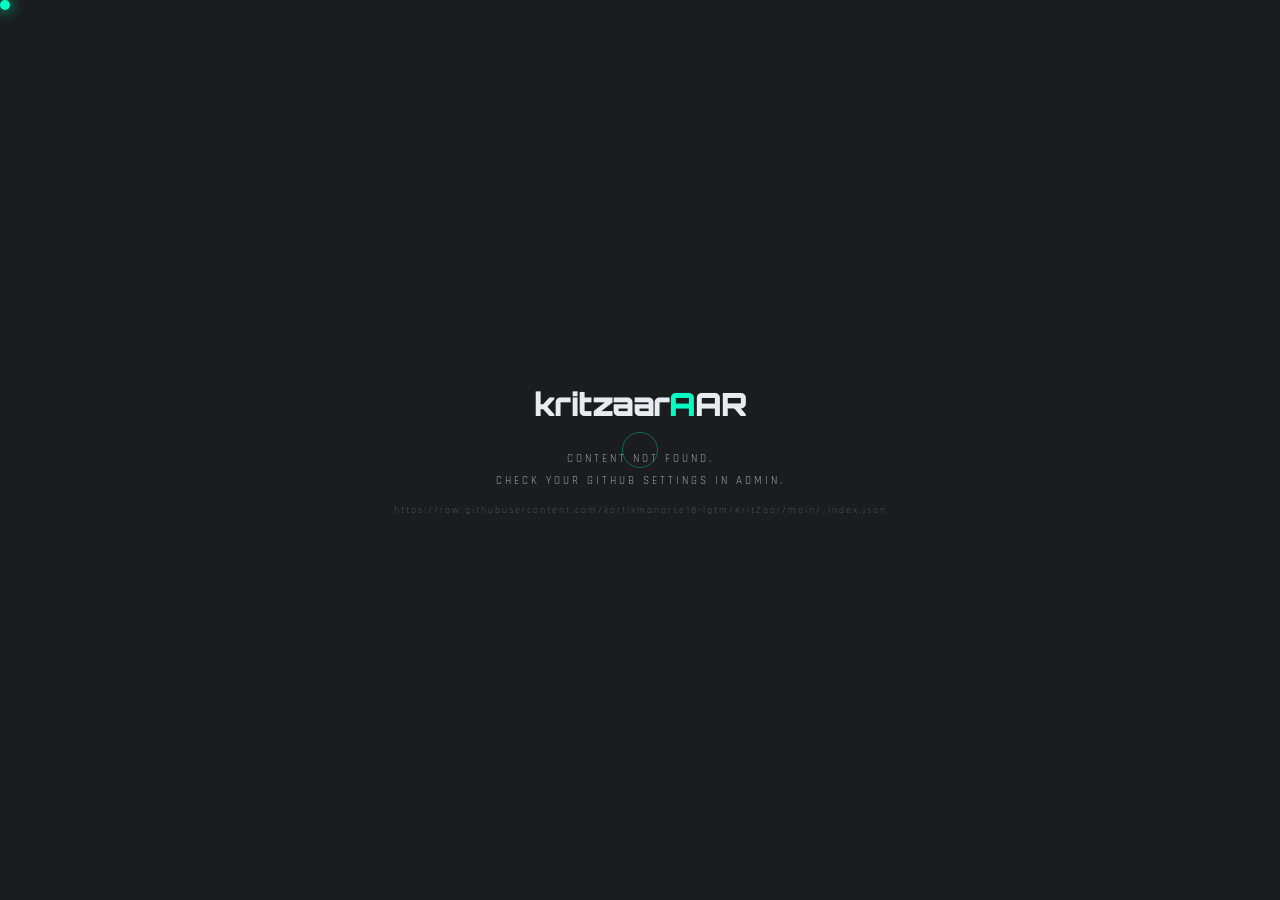
==== index.html @ 99f3c85f "Add files via upload" ====
<!DOCTYPE html>
<html lang="en">
<head> 
  <script async src="https://pagead2.googlesyndication.com/pagead/js/adsbygoogle.js?client=ca-pub-4231942641082363"
     crossorigin="anonymous"></script>
  <meta charset="UTF-8">
  <meta name="viewport" content="width=device-width, initial-scale=1.0">
  <title>KRITZAAR – Stories, Free Games, AI &amp; Cool Stuff</title>
  <link rel="canonical" href="https://kritzaar.online/">
  <link rel="icon" type="image/svg+xml" href="/brand/favicon.svg">
  <link rel="icon" href="/favicon.ico" sizes="48x48">
  <link rel="icon" type="image/png" sizes="192x192" href="/brand/icon-192.png">
  <link rel="apple-touch-icon" href="/brand/apple-touch-icon.png">
  <link rel="manifest" href="/manifest.webmanifest">
  <meta name="theme-color" content="#101114">
  <meta name="robots" content="index,follow,max-snippet:-1,max-image-preview:large">
  <meta name="twitter:card" content="summary_large_image">
  <meta name="twitter:image" content="https://kritzaar.online/brand/og-image.png">
  <meta name="twitter:title" content="KRITZAAR – Stories, Free Games, AI &amp; Cool Stuff">
  <meta name="twitter:description" content="Dark-mode content hub: mystery stories, free browser games, AI explainers and cool finds. No sign-up.">
  <meta name="description" content="KRITZAAR is a free content hub: stories, free HTML games you can play in your browser, AI, conflict explainers, cool stuff and more. No sign-up needed.">
  <meta property="og:type" content="website">
  <meta property="og:site_name" content="KRITZAAR">
  <meta property="og:title" content="KRITZAAR - stories, games, AI and more">
  <meta property="og:description" content="Free content hub with stories, free HTML games, AI, conflict explainers and cool stuff. No sign-up needed.">
  <meta property="og:url" content="https://kritzaar.online/">
  <meta property="og:image" content="https://kritzaar.online/brand/og-image.png">
  <meta property="og:image:width" content="1200">
  <meta property="og:image:height" content="630">
  <meta property="og:image:alt" content="KRITZAAR logo">
  <script type="application/ld+json">{"@context":"https://schema.org","@type":"Organization","name":"KRITZAAR","url":"https://kritzaar.online/","logo":"https://kritzaar.online/brand/icon-512.png"}</script>
  <script type="application/ld+json">
  {"@context":"https://schema.org","@type":"WebSite","name":"KRITZAAR","url":"https://kritzaar.online/","description":"Free content hub with stories, free HTML games, AI, conflict explainers and cool stuff.","hasPart":[
    {"@type":"CollectionPage","name":"Stories","description":"Mystery stories and real-life cases, from unsolved disappearances to ghost tales."},
    {"@type":"CollectionPage","name":"Games","description":"Free HTML games you can play instantly in your browser, no download or sign-up."},
    {"@type":"CollectionPage","name":"AI","description":"Articles about artificial intelligence: what is new, how it works and how people use it."},
    {"@type":"CollectionPage","name":"Cool Stuff","description":"Free tools and mini projects, such as an image compressor, plus small games and experiments."},
    {"@type":"CollectionPage","name":"Conflict","description":"Articles about conflicts and global tensions, with background to help you follow them."},
    {"@type":"CollectionPage","name":"Interesting","description":"Surprising facts, curiosities and things worth knowing."},
    {"@type":"CollectionPage","name":"Updates","description":"What is new on KritZaar: new sections, features and changes."},
    {"@type":"CollectionPage","name":"Political","description":"Political news and analysis for information only. KritZaar does not endorse any party, candidate or ideology."}
  ]}
  </script>
  <script src="https://cdnjs.cloudflare.com/ajax/libs/gsap/3.12.5/gsap.min.js"></script>
  <link href="https://fonts.googleapis.com/css2?family=Orbitron:wght@400;700;900&family=Rajdhani:wght@300;400;500;600&display=swap" rel="stylesheet">
  <style>
    :root {
      --bg:#1A1C1E; --card:#1E2124; --card2:#222528;
      --mint:#00FFC2; --slate:#9BA4B0; --white:#E8ECF0;
      --mint-glow:rgba(0,255,194,0.28); --mint-dim:rgba(0,255,194,0.07);
      --gold:#C9A227; --gold-dim:rgba(201,162,39,0.12); --gold-glow:rgba(201,162,39,0.28);
      --hub-tab-h:56px;
    }
    *,*::before,*::after{margin:0;padding:0;box-sizing:border-box;}
    html{scroll-behavior:smooth;}
    body{background:var(--bg);color:var(--slate);font-family:'Rajdhani',sans-serif;overflow-x:hidden;}
    #cur{position:fixed;width:10px;height:10px;border-radius:50%;background:var(--mint);pointer-events:none;z-index:9999;top:0;left:0;box-shadow:0 0 14px var(--mint),0 0 30px var(--mint-glow);transition:width .2s,height .2s,opacity .35s;}
    #curRing{position:fixed;width:36px;height:36px;border-radius:50%;border:1px solid rgba(0,255,194,0.35);pointer-events:none;z-index:9998;top:0;left:0;transition:opacity .35s;}
    body.gold-mode #cur{background:var(--gold);box-shadow:0 0 14px var(--gold),0 0 30px var(--gold-glow);}
    body.gold-mode #curRing{border-color:rgba(201,162,39,0.35);}
    /* Touch devices: hide custom cursor elements (JS also skips cursor setup) */
    @media(hover:none),(pointer:coarse),(pointer:none){
      #cur,#curRing{display:none!important;visibility:hidden!important;pointer-events:none!important;}
    }
    .grid-bg{position:fixed;inset:0;background-image:linear-gradient(rgba(0,255,194,0.025)1px,transparent 1px),linear-gradient(90deg,rgba(0,255,194,0.025)1px,transparent 1px);background-size:64px 64px;z-index:0;pointer-events:none;}
    /* Ambient orbs — give glassmorphism blur something vivid to refract */
    .orb{position:fixed;border-radius:50%;filter:blur(50px);pointer-events:none;z-index:0;opacity:0.18;transform:translateZ(0);will-change:transform;}
    .orb-1{width:520px;height:520px;background:radial-gradient(circle,#00ffc2,transparent 70%);top:-160px;left:-120px;}
    .orb-2{width:480px;height:480px;background:radial-gradient(circle,#0066ff,transparent 70%);bottom:-140px;right:-100px;}
    .orb-3{width:360px;height:360px;background:radial-gradient(circle,#c9a227,transparent 70%);top:40%;left:55%;opacity:0.09;}
    .krz-bar{position:relative;z-index:1;padding:52px 52px 40px;border-bottom:1px solid rgba(0,255,194,0.055);display:flex;align-items:flex-end;justify-content:space-between;}
    .krz-wordmark{font-family:'Orbitron',sans-serif;font-size:clamp(36px,6vw,80px);font-weight:900;color:var(--white);letter-spacing:-2px;line-height:1;}
    .krz-wordmark .ac{color:var(--mint);text-shadow:0 0 24px var(--mint),0 0 60px var(--mint-glow);}
    .krz-main{min-width:0;}
    .krz-lockup{display:flex;align-items:center;gap:clamp(12px,2.4vw,20px);}
    .krz-logo{height:clamp(46px,9vw,78px);width:auto;flex:none;opacity:.95;filter:drop-shadow(0 0 18px rgba(116,20,43,.55));}
    .krz-tagline{margin-top:14px;max-width:560px;font-size:14px;line-height:1.55;letter-spacing:.4px;color:rgba(155,164,176,.8);}
    .krz-meta{text-align:right;}
    .krz-meta p{font-size:10px;letter-spacing:5px;color:var(--slate);text-transform:uppercase;margin-bottom:8px;}
    .krz-meta a{font-size:10px;letter-spacing:4px;color:var(--mint);text-decoration:none;text-transform:uppercase;border-bottom:1px solid rgba(0,255,194,0.3);padding-bottom:2px;transition:border-color .25s;}
    .krz-meta a:hover{border-color:var(--mint);}
    .hub{position:relative;z-index:1;}
    /* ══ SECTION TABS — quiet segmented bar, accent only on the active one ══ */
    .hub-tabbar{position:sticky;top:0;z-index:700;height:var(--hub-tab-h);display:flex;align-items:center;padding:0 52px;background:rgba(26,28,30,0.96);backdrop-filter:blur(10px);border-bottom:1px solid rgba(255,255,255,0.06);gap:4px;overflow-x:auto;scrollbar-width:none;will-change:transform;}
    .hub-tabbar::-webkit-scrollbar{display:none;}
    .htab{--c:var(--mint);position:relative;height:36px;padding:0 16px;font-family:'Rajdhani',sans-serif;font-size:11px;font-weight:600;letter-spacing:2.4px;text-transform:uppercase;color:rgba(155,164,176,.8);background:transparent;border:1px solid transparent;border-radius:8px;cursor:pointer;white-space:nowrap;flex-shrink:0;display:flex;align-items:center;transition:color .2s,background .2s,border-color .2s;}
    .htab:hover{color:var(--white);background:rgba(255,255,255,.04);}
    .htab.active{color:var(--white);background:rgba(255,255,255,.06);border-color:rgba(255,255,255,.1);}
    .htab.active::after{content:'';position:absolute;left:16px;right:16px;bottom:-1px;height:2px;border-radius:2px;background:var(--c);}
    .htab.gold-tab{--c:var(--gold);color:rgba(201,162,39,.7);}
    .htab.gold-tab:hover{color:var(--gold);}
    .htab.gold-tab.active{color:var(--gold);}
    .panel-hdr{padding:36px 52px 24px;display:flex;align-items:baseline;gap:16px;border-bottom:1px solid rgba(255,255,255,0.035);}
    .panel-name{font-family:'Orbitron',sans-serif;font-size:clamp(22px,3vw,38px);font-weight:900;color:var(--white);letter-spacing:4px;text-transform:uppercase;}
    .panel-name.gold-head{color:var(--gold);text-shadow:0 0 20px var(--gold-glow);}
    .panel-count{font-size:10px;letter-spacing:4px;color:var(--slate);text-transform:uppercase;}
    .pol-banner{margin:0 52px 0;padding:14px 20px;border:1px solid rgba(201,162,39,0.25);background:rgba(201,162,39,0.04);display:none;align-items:center;gap:14px;}
    .pol-banner.visible{display:flex;}
    .pol-banner-icon{font-size:16px;flex-shrink:0;}
    .pol-banner p{font-size:11px;letter-spacing:1.5px;color:rgba(201,162,39,0.75);line-height:1.6;}
    .pol-banner strong{color:var(--gold);}
    .feed-panel{display:none;padding:32px 52px 0;}
    .feed-panel.active{display:block !important;}
    .feed-grid{display:grid;grid-template-columns:repeat(4,1fr);grid-auto-rows:420px;gap:20px;margin-bottom:48px;}
    /* ══ CARD — phantom glass (no backdrop-filter = zero scroll tax) ══ */
    .card{
      position:relative;
      display:flex;flex-direction:column;
      height:100%;
      border-radius:16px;
      overflow:hidden;
      /* Phantom Glass: dark opaque base that mimics blurred dark bg.
         The actual glass illusion comes from borders + inset shadows below — not blur. */
      background:linear-gradient(
        145deg,
        rgba(42,46,50,0.97) 0%,
        rgba(30,33,36,0.97) 50%,
        rgba(36,40,44,0.97) 100%
      );
      /* Silver border — visible on all sides, brighter on top */
      border:1px solid rgba(180,200,220,0.38);
      box-shadow:
        /* Inner edge highlights simulate glass thickness */
        inset 0 1.5px 0 rgba(255,255,255,0.55),
        inset 0 -1px 0 rgba(0,0,0,0.25),
        inset 1px 0 0 rgba(255,255,255,0.18),
        inset -1px 0 0 rgba(255,255,255,0.10),
        /* Outer depth */
        0 8px 32px rgba(0,0,0,0.55),
        0 2px 8px rgba(0,0,0,0.3),
        /* Subtle outer silver rim glow */
        0 0 0 0.5px rgba(180,200,220,0.15);
      contain:layout style paint;
      content-visibility:auto;
      contain-intrinsic-size:auto 420px;
      will-change:transform;
      transition:transform .28s cubic-bezier(.25,.46,.45,.94),box-shadow .28s ease,border-color .24s;
    }
    /* Top-edge shine streak — bright silver specular */
    .card::before{
      content:'';position:absolute;top:0;left:5%;right:5%;height:1px;z-index:5;pointer-events:none;
      background:linear-gradient(90deg,
        transparent 0%,
        rgba(255,255,255,0.4) 20%,
        rgba(255,255,255,0.75) 45%,
        rgba(255,255,255,0.85) 50%,
        rgba(255,255,255,0.75) 55%,
        rgba(255,255,255,0.4) 80%,
        transparent 100%);
    }
    /* Left-edge glass reflection streak */
    .card::after{
      content:'';position:absolute;top:5%;bottom:5%;left:0;width:1px;z-index:5;pointer-events:none;
      background:linear-gradient(180deg,
        transparent 0%,
        rgba(255,255,255,0.2) 25%,
        rgba(255,255,255,0.35) 50%,
        rgba(255,255,255,0.2) 75%,
        transparent 100%);
    }
    .card:hover{
      transform:translateY(-7px);
      border-color:rgba(200,220,240,0.65);
      box-shadow:
        inset 0 1.5px 0 rgba(255,255,255,0.7),
        inset 0 -1px 0 rgba(0,0,0,0.2),
        inset 1px 0 0 rgba(255,255,255,0.28),
        inset -1px 0 0 rgba(255,255,255,0.14),
        0 24px 60px rgba(0,0,0,0.65),
        0 8px 24px rgba(0,0,0,0.35),
        0 0 0 0.5px rgba(200,220,240,0.3),
        0 0 48px rgba(0,255,194,0.07);
    }
    .card.card-gold{border-color:rgba(201,162,39,0.45);box-shadow:inset 0 1.5px 0 rgba(255,215,100,0.45),inset 1px 0 0 rgba(255,215,100,0.15),0 8px 32px rgba(0,0,0,0.45),0 0 0 0.5px rgba(201,162,39,0.18);}
    .card.card-gold:hover{border-color:rgba(201,162,39,0.72);box-shadow:inset 0 1.5px 0 rgba(255,215,100,0.65),inset 1px 0 0 rgba(255,215,100,0.22),0 24px 60px rgba(0,0,0,0.6),0 0 0 0.5px rgba(201,162,39,0.35),0 0 40px rgba(201,162,39,0.1);}
    .card-game{border-color:rgba(168,85,247,0.42)!important;box-shadow:inset 0 1.5px 0 rgba(200,150,255,0.42),inset 1px 0 0 rgba(200,150,255,0.14),0 8px 32px rgba(0,0,0,0.45),0 0 0 0.5px rgba(168,85,247,0.18)!important;}
    .card-game:hover{border-color:rgba(168,85,247,0.72)!important;box-shadow:inset 0 1.5px 0 rgba(200,150,255,0.6),inset 1px 0 0 rgba(200,150,255,0.22),0 24px 60px rgba(0,0,0,0.6),0 0 0 0.5px rgba(168,85,247,0.32),0 0 40px rgba(168,85,247,0.1)!important;}

    /* ── Image section ── */
    .card-thumb{
      position:relative;width:100%;height:260px;flex-shrink:0;overflow:hidden;
      background:#0d0f11;border-radius:14px 14px 0 0;
    }
    .card-thumb-blur{
      position:absolute;inset:-10px;
      background-size:cover;background-position:center;
      filter:blur(14px) brightness(0.45) saturate(1.2);
      transform:scale(1.05) translateZ(0);transition:filter .5s ease;
      will-change:filter,transform;
    }
    .card:hover .card-thumb-blur{filter:blur(12px) brightness(0.5) saturate(1.3);}
    .card-thumb-inner{
      position:relative;z-index:1;width:100%;height:100%;
      display:flex;align-items:center;justify-content:center;
      transition:transform .5s cubic-bezier(.25,.46,.45,.94);
    }
    .card:hover .card-thumb-inner{transform:scale(1.04);}
    .card-thumb-inner img{width:100%;height:100%;object-fit:contain;display:block;}
    .card-thumb-inner.has-img{background:none;}
    .th-stories{background:linear-gradient(160deg,#0d2e1a 0%,#070e0c 100%);}
    .th-updates{background:linear-gradient(160deg,#0a1e38 0%,#050a10 100%);}
    .th-conflict{background:linear-gradient(160deg,#2a1408 0%,#0e0604 100%);}
    .th-fun{background:linear-gradient(160deg,#20083c 0%,#0a0310 100%);}
    .th-coolstuff{background:linear-gradient(160deg,#082428 0%,#020c0e 100%);}
    .th-ai{background:linear-gradient(160deg,#061828 0%,#020810 100%);}
    .th-interesting{background:linear-gradient(160deg,#082420 0%,#020c0a 100%);}
    .th-political{background:linear-gradient(160deg,#281c04 0%,#0c0901 100%);}
    .th-game{background:linear-gradient(160deg,#14083a 0%,#060310 100%);}
    .card-thumb-inner:not(.has-img)::before{content:'';position:absolute;inset:0;background:repeating-linear-gradient(-52deg,transparent,transparent 22px,rgba(0,255,194,0.018) 22px,rgba(0,255,194,0.018) 23px);}
    .card-gold .card-thumb-inner:not(.has-img)::before{background:repeating-linear-gradient(-52deg,transparent,transparent 22px,rgba(201,162,39,0.02) 22px,rgba(201,162,39,0.02) 23px);}
    .card-game .card-thumb-inner:not(.has-img)::before{background:repeating-linear-gradient(-52deg,transparent,transparent 22px,rgba(168,85,247,0.025) 22px,rgba(168,85,247,0.025) 23px);}
    .card-num{position:absolute;bottom:12px;right:16px;font-family:'Orbitron',sans-serif;font-size:64px;font-weight:900;color:rgba(0,255,194,0.05);letter-spacing:-4px;line-height:1;user-select:none;}
    .game-play-icon{position:absolute;top:50%;left:50%;transform:translate(-50%,-50%);width:52px;height:52px;border-radius:50%;background:rgba(138,43,226,0.18);border:1.5px solid rgba(138,43,226,0.6);display:flex;align-items:center;justify-content:center;font-size:18px;z-index:3;transition:background .25s,transform .25s;}
    .card:hover .game-play-icon{background:rgba(138,43,226,0.3);transform:translate(-50%,-50%) scale(1.12);}

    /* ── Info panel — solid dark base (no backdrop-filter) ── */
    .card-body{
      flex:1;min-height:0;position:relative;padding:12px 16px 14px;
      background:linear-gradient(180deg,
        rgba(8,12,20,0.82) 0%,
        rgba(8,12,20,0.95) 100%
      );
      border-top:1px solid rgba(180,200,220,0.22);
      display:flex;flex-direction:column;overflow:hidden;
    }
    .card-body::before{
      content:'';position:absolute;top:0;left:0;right:0;height:1px;
      background:linear-gradient(90deg,transparent 0%,rgba(255,255,255,0.22) 30%,rgba(255,255,255,0.38) 50%,rgba(255,255,255,0.22) 70%,transparent 100%);
      pointer-events:none;
    }

    /* ── HOVER PREVIEW OVERLAY — solid dark (no backdrop-filter) ── */
    .card-overlay{
      position:absolute;inset:0;z-index:20;
      background:rgba(6,10,16,0.95);
      border-radius:16px;
      padding:22px 20px 20px;
      display:flex;flex-direction:column;justify-content:flex-end;gap:0;
      /* Slide up from bottom */
      transform:translateY(100%) translateZ(0);
      opacity:0;
      transition:transform .38s cubic-bezier(.4,0,.2,1),opacity .3s ease;
      pointer-events:none;
      will-change:transform,opacity;
      /* Inner top shine for overlay glass */
      border-top:1px solid rgba(255,255,255,0.1);
    }
    .card:hover .card-overlay{transform:translateY(0) translateZ(0);opacity:1;}
    /* Overlay top gradient fade */
    .card-overlay::before{
      content:'';position:absolute;top:0;left:0;right:0;height:80px;
      background:linear-gradient(to bottom,rgba(6,10,16,0.0),transparent);
      pointer-events:none;border-radius:16px 16px 0 0;
    }
    .ov-tag{font-family:'Rajdhani',sans-serif;font-size:8px;font-weight:700;letter-spacing:3px;text-transform:uppercase;color:var(--mint);margin-bottom:10px;}
    .card-gold .ov-tag{color:var(--gold);}
    .card-game .ov-tag{color:#A855F7;}
    .ov-title{font-family:'Orbitron',sans-serif;font-size:13px;font-weight:900;color:var(--white);line-height:1.5;letter-spacing:0.2px;margin-bottom:8px;}
    .ov-desc{font-family:'Rajdhani',sans-serif;font-size:12px;color:rgba(155,164,176,0.8);line-height:1.6;margin-bottom:14px;display:-webkit-box;-webkit-line-clamp:3;-webkit-box-orient:vertical;overflow:hidden;}
    .ov-footer{display:flex;align-items:center;justify-content:space-between;border-top:1px solid rgba(255,255,255,0.08);padding-top:12px;margin-top:auto;}
    .ov-time{font-size:9px;letter-spacing:2px;text-transform:uppercase;color:rgba(155,164,176,0.4);}
    .ov-cta{font-family:'Rajdhani',sans-serif;font-size:10px;font-weight:700;letter-spacing:3px;text-transform:uppercase;color:var(--mint);display:flex;align-items:center;gap:5px;}
    .card-gold .ov-cta{color:var(--gold);}
    .card-game .ov-cta{color:#A855F7;}
    .ov-arr{display:inline-block;transition:transform .25s;}
    .card:hover .ov-arr{transform:translateX(4px);}

    /* Tag pill */
    .card-tag-pill{display:inline-block;font-family:'Rajdhani',sans-serif;font-size:8px;font-weight:700;letter-spacing:2.5px;text-transform:uppercase;color:#0a0c0e;background:var(--mint);padding:3px 8px;border-radius:3px;margin-bottom:9px;line-height:1.5;align-self:flex-start;}
    .card-gold .card-tag-pill{background:var(--gold);}
    .card-game .card-tag-pill{background:#A855F7;color:#fff;}
    .card-title{font-family:'Orbitron',sans-serif;font-size:13px;font-weight:900;color:var(--white);line-height:1.45;letter-spacing:0.1px;margin-bottom:6px;display:-webkit-box;-webkit-line-clamp:2;-webkit-box-orient:vertical;overflow:hidden;}
    .card-desc{font-family:'Rajdhani',sans-serif;font-size:12px;font-weight:400;color:rgba(155,164,176,0.75);line-height:1.55;letter-spacing:0.2px;margin-bottom:12px;display:-webkit-box;-webkit-line-clamp:2;-webkit-box-orient:vertical;overflow:hidden;}
    .card-footer{display:flex;align-items:center;justify-content:space-between;flex-wrap:wrap;gap:8px;margin-top:auto;}
    .card-footer-actions{margin-left:auto;}
    .card-time{font-size:9px;letter-spacing:2px;text-transform:uppercase;color:rgba(155,164,176,0.35);}
    /* ══ OPEN BUTTON — soft, slow glow so it reads as clickable without shouting ══ */
    .card-cta{--cc:#5FE3BE;--ccg:rgba(95,227,190,.22);position:relative;isolation:isolate;font-family:'Rajdhani',sans-serif;font-size:11px;font-weight:700;letter-spacing:2.2px;text-transform:uppercase;color:var(--cc);background:color-mix(in srgb,var(--cc) 10%,transparent);border:1px solid color-mix(in srgb,var(--cc) 55%,transparent);border-radius:8px;cursor:pointer;padding:6px 12px 6px 14px;display:flex;align-items:center;gap:6px;box-shadow:0 0 10px var(--ccg);transition:background .25s,color .25s,box-shadow .25s;}
    .card-cta::before{content:'';position:absolute;inset:-1px;border-radius:8px;z-index:-1;box-shadow:0 0 14px var(--cc);opacity:.08;animation:ctaGlow 3.6s ease-in-out infinite;pointer-events:none;}
    @keyframes ctaGlow{0%,100%{opacity:.05;}50%{opacity:.3;}}
    .card-cta .arr{display:inline-block;transition:transform .25s;font-size:13px;line-height:1;}
    .card:hover .card-cta{background:var(--cc);color:#06110d;box-shadow:0 0 16px var(--ccg);}
    .card:hover .card-cta .arr{transform:translateX(4px);}
    body.fast-scroll .card-cta::before{animation-play-state:paused;}
    @media(prefers-reduced-motion:reduce){.card-cta::before{animation:none;}}
    .card-gold .card-cta{--cc:#D4B24A;--ccg:rgba(212,178,74,.22);}
    .card-game .card-cta{--cc:#B98BF5;--ccg:rgba(185,139,245,.22);}

    /* Game iframe modal */
    #gameModal{position:fixed;inset:0;z-index:1500;background:rgba(0,0,0,0.95);display:none;flex-direction:column;}
    #gameModal.show{display:flex;}
    .game-modal-bar{height:48px;background:rgba(22,24,26,0.98);border-bottom:1px solid rgba(138,43,226,0.2);display:flex;align-items:center;padding:0 20px;gap:16px;flex-shrink:0;}
    .game-modal-title{font-family:'Orbitron',sans-serif;font-size:11px;font-weight:700;color:#A855F7;letter-spacing:3px;text-transform:uppercase;flex:1;}
    .game-modal-close{font-family:'Rajdhani',sans-serif;font-size:10px;font-weight:600;letter-spacing:3px;text-transform:uppercase;color:var(--slate);background:none;border:1px solid rgba(155,164,176,0.2);padding:6px 16px;cursor:pointer;transition:color .2s,border-color .2s;}
    .game-modal-close:hover{color:var(--white);border-color:var(--slate);}
    .game-modal-fullscreen{font-family:'Rajdhani',sans-serif;font-size:10px;font-weight:600;letter-spacing:3px;text-transform:uppercase;color:rgba(138,43,226,0.6);background:none;border:1px solid rgba(138,43,226,0.2);padding:6px 16px;cursor:pointer;transition:color .2s,border-color .2s;}
    .game-modal-fullscreen:hover{color:#A855F7;border-color:rgba(138,43,226,0.5);}
    #gameFrame{flex:1;width:100%;border:none;background:#000;}
    .game-modal-body{position:relative;flex:1;display:flex;overflow:hidden;}
    .game-load-status{position:absolute;top:16px;left:50%;transform:translateX(-50%);z-index:2;display:flex;align-items:center;gap:10px;padding:8px 16px;background:rgba(22,24,26,0.92);border:1px solid rgba(138,43,226,0.25);border-radius:20px;font-size:10px;letter-spacing:2px;text-transform:uppercase;color:var(--slate);transition:opacity .3s;pointer-events:none;}
    .game-load-status.hidden{opacity:0;}
    .game-load-status .s-dot{width:7px;height:7px;border-radius:50%;background:#A855F7;animation:blink .8s ease-in-out infinite;}
    .game-load-issue{position:absolute;bottom:20px;left:50%;transform:translateX(-50%);z-index:2;display:none;flex-direction:column;align-items:center;gap:10px;padding:16px 22px;background:rgba(22,24,26,0.96);border:1px solid rgba(255,75,110,0.25);border-radius:8px;max-width:320px;text-align:center;}
    .game-load-issue.show{display:flex;}
    .game-load-issue p{font-size:11px;color:var(--slate);letter-spacing:0.5px;line-height:1.5;}
    .game-load-issue .btn-slate-sm{font-family:'Rajdhani',sans-serif;font-size:10px;font-weight:600;letter-spacing:2px;text-transform:uppercase;color:var(--white);border:1px solid rgba(155,164,176,0.3);background:none;padding:7px 16px;cursor:pointer;border-radius:2px;transition:border-color .2s,color .2s;}
    .game-load-issue .btn-slate-sm:hover{border-color:#A855F7;color:#A855F7;}
    .load-wrap{padding:0 52px 80px;display:flex;justify-content:center;}
    /* Load More button hidden — auto-load via IntersectionObserver sentinel */
    #loadBtn{display:none!important;}
    .load-btn{padding:14px 52px;border:1px solid rgba(0,255,194,0.25);background:none;color:var(--mint);font-family:'Rajdhani',sans-serif;font-size:11px;font-weight:600;letter-spacing:4px;text-transform:uppercase;cursor:pointer;position:relative;overflow:hidden;transition:color .3s;}
    .load-btn::before{content:'';position:absolute;inset:0;background:var(--mint);transform:translateX(-101%);transition:transform .35s cubic-bezier(.77,0,.175,1);z-index:-1;}
    .load-btn:hover{color:var(--bg);}
    .load-btn:hover::before{transform:translateX(0);}
    .load-btn.gold-btn{border-color:rgba(201,162,39,0.3);color:var(--gold);}
    .load-btn.gold-btn::before{background:var(--gold);}
    .status{position:fixed;bottom:28px;right:52px;z-index:500;font-size:9px;letter-spacing:3px;color:var(--slate);text-transform:uppercase;display:flex;align-items:center;gap:10px;}
    .s-dot{width:6px;height:6px;border-radius:50%;background:var(--mint);box-shadow:0 0 8px var(--mint);animation:blink 1.6s ease-in-out infinite;}
    @keyframes blink{0%,100%{opacity:1}50%{opacity:0.1}}
    /* Sentinel: invisible trigger element placed after last card row */
    .feed-sentinel{width:100%;height:1px;grid-column:1/-1;pointer-events:none;}
    /* Spinner shown while auto-loading */
    .auto-loading{display:flex;align-items:center;justify-content:center;gap:10px;
      padding:32px 0;grid-column:1/-1;font-size:9px;letter-spacing:3px;
      color:rgba(155,164,176,0.35);text-transform:uppercase;}
    .auto-loading .s-dot{animation:blink 1s ease-in-out infinite;}
    #polModal{position:fixed;inset:0;z-index:1000;background:rgba(0,0,0,0.82);display:none;align-items:center;justify-content:center;}
    #polModal.show{display:flex;}
    .pol-box{background:#1C1D20;border:1px solid var(--gold);max-width:480px;width:90%;padding:44px 40px 40px;text-align:center;box-shadow:0 0 60px rgba(201,162,39,0.12);position:relative;}
    .pol-icon{font-size:28px;margin-bottom:18px;color:var(--gold);}
    .pol-box h3{font-family:'Orbitron',sans-serif;font-size:13px;font-weight:900;color:var(--gold);letter-spacing:7px;text-transform:uppercase;margin-bottom:18px;}
    .pol-box p{font-size:13px;letter-spacing:1px;color:var(--slate);line-height:1.75;margin-bottom:10px;}
    .pol-box .pol-disclaimer{font-size:10px;letter-spacing:2px;color:rgba(155,164,176,0.5);margin-bottom:32px;}
    .pol-confirm{padding:13px 36px;border:1px solid var(--gold);background:none;color:var(--gold);font-family:'Rajdhani',sans-serif;font-size:11px;font-weight:600;letter-spacing:4px;text-transform:uppercase;cursor:pointer;position:relative;overflow:hidden;transition:color .28s;}
    .pol-confirm::before{content:'';position:absolute;inset:0;background:var(--gold);transform:translateX(-101%);transition:transform .35s cubic-bezier(.77,0,.175,1);z-index:-1;}
    .pol-confirm:hover{color:var(--bg);}
    .pol-confirm:hover::before{transform:translateX(0);}
    .pol-cancel{margin-top:14px;display:block;font-size:10px;letter-spacing:3px;color:rgba(155,164,176,0.4);text-transform:uppercase;cursor:pointer;background:none;border:none;transition:color .25s;}
    .pol-cancel:hover{color:var(--slate);}
    /* Loading overlay */
    #loadingOverlay{position:fixed;inset:0;background:var(--bg);z-index:2000;display:flex;flex-direction:column;align-items:center;justify-content:center;gap:20px;transition:opacity .6s;}
    #loadingOverlay.fade{opacity:0;pointer-events:none;}
    .load-logo{font-family:'Orbitron',sans-serif;font-size:32px;font-weight:900;color:var(--white);letter-spacing:-1px;}
    .load-logo span{color:var(--mint);}
    .load-bar-wrap{width:200px;height:1px;background:rgba(0,255,194,0.1);}
    .load-bar{height:1px;background:var(--mint);width:0;animation:loadprog 1.5s ease-out forwards;box-shadow:0 0 8px var(--mint);}
    @keyframes loadprog{to{width:100%}}
    .load-msg{font-size:9px;letter-spacing:4px;color:var(--slate);text-transform:uppercase;}
    /* ══ SCROLL VELOCITY — fast-scroll mode kills hover tax ══
       JS adds .fast-scroll to body when scroll speed > threshold.
       During fast scroll: no hover lifts, no overlays, no pointer events on cards.
       This makes mid-scroll GPU load near zero. ══ */
    body.fast-scroll .card{
      pointer-events:none;
      transition:none;
    }
    body.fast-scroll .card-overlay{
      display:none;
    }
    body.fast-scroll .card:hover{
      transform:none;
    }
    /* ── PANEL SUB-SECTION TABBAR (level 1) ── */
    .panel-subsec-bar{display:flex;align-items:center;gap:0;padding:0 52px;background:rgba(26,28,30,0.55);border-bottom:1px solid rgba(0,255,194,0.04);overflow-x:auto;scrollbar-width:none;flex-wrap:nowrap;}
    .panel-subsec-bar::-webkit-scrollbar{display:none;}
    .pssb{padding:10px 16px;background:none;border:none;border-bottom:2px solid transparent;font-family:'Rajdhani',sans-serif;font-size:10px;font-weight:600;letter-spacing:2px;text-transform:uppercase;color:var(--slate);cursor:pointer;white-space:nowrap;flex-shrink:0;transition:color .22s,border-color .22s;display:flex;align-items:center;gap:6px;}
    .pssb:hover{color:var(--mint);}
    .pssb.active{color:var(--mint);border-bottom-color:var(--mint);}
    .pssb-count{font-size:8px;letter-spacing:1px;color:rgba(155,164,176,0.35);font-weight:400;}
    .pssb.active .pssb-count{color:rgba(0,255,194,0.4);}
    body.gold-mode .pssb:hover{color:var(--gold);}
    body.gold-mode .pssb.active{color:var(--gold);border-bottom-color:var(--gold);}
    body.gold-mode .pssb.active .pssb-count{color:rgba(201,162,39,0.45);}
    /* ── PANEL SUB-SUB-SECTION TABBAR (level 2) ── */
    .panel-subsubsec-bar{display:none;align-items:center;gap:0;padding:0 52px 0 68px;background:rgba(26,28,30,0.3);border-bottom:1px solid rgba(0,255,194,0.03);border-left:3px solid rgba(0,255,194,0.1);overflow-x:auto;scrollbar-width:none;flex-wrap:nowrap;}
    .panel-subsubsec-bar.visible{display:flex;}
    .panel-subsubsec-bar::-webkit-scrollbar{display:none;}
    .psssb{padding:8px 14px;background:none;border:none;border-bottom:2px solid transparent;font-family:'Rajdhani',sans-serif;font-size:9px;font-weight:600;letter-spacing:2px;text-transform:uppercase;color:rgba(155,164,176,0.55);cursor:pointer;white-space:nowrap;flex-shrink:0;transition:color .22s,border-color .22s;display:flex;align-items:center;gap:6px;}
    .psssb:hover{color:var(--mint);}
    .psssb.active{color:var(--mint);border-bottom-color:var(--mint);}
    .psssb-count{font-size:7px;letter-spacing:1px;color:rgba(155,164,176,0.3);font-weight:400;}
    .psssb.active .psssb-count{color:rgba(0,255,194,0.35);}
    body.gold-mode .psssb:hover{color:var(--gold);}
    body.gold-mode .psssb.active{color:var(--gold);border-bottom-color:var(--gold);}
    @media(max-width:900px){.panel-subsec-bar,.panel-subsubsec-bar{padding:0 24px;}}
    @media(max-width:580px){.panel-subsec-bar,.panel-subsubsec-bar{padding:0 16px;}.pssb{padding:8px 12px;font-size:9px;}.psssb{padding:6px 10px;font-size:8px;}}

    /* ══ ARTICLE READER PAGE ══ */
    .card{cursor:pointer;}
    .article-page{position:fixed;inset:0;z-index:1600;background:var(--bg);display:none;flex-direction:column;opacity:0;transform:translateY(24px);transition:opacity .35s ease,transform .35s cubic-bezier(.25,.46,.45,.94);}
    .article-page.show{display:flex;opacity:1;transform:translateY(0);}
    .article-topbar{height:52px;flex-shrink:0;display:flex;align-items:center;justify-content:space-between;padding:0 24px;background:rgba(22,24,26,0.97);border-bottom:1px solid rgba(0,255,194,0.08);position:relative;z-index:2;}
    .article-back,.article-share{font-family:'Rajdhani',sans-serif;font-size:10px;font-weight:700;letter-spacing:3px;text-transform:uppercase;color:var(--mint);background:none;border:1px solid rgba(0,255,194,0.25);padding:8px 16px;cursor:pointer;transition:background .2s,color .2s;}
    .article-back:hover,.article-share:hover{background:var(--mint);color:var(--bg);}
    .article-page.gold-article .article-back,.article-page.gold-article .article-share{color:var(--gold);border-color:rgba(201,162,39,0.3);}
    .article-page.gold-article .article-back:hover,.article-page.gold-article .article-share:hover{background:var(--gold);color:var(--bg);}
    .article-scroll{flex:1;overflow-y:auto;-webkit-overflow-scrolling:touch;}
    .article-hero{width:100%;height:280px;background-size:cover;background-position:center;background-color:#0d0f11;position:relative;}
    .article-hero::after{content:'';position:absolute;inset:0;background:linear-gradient(180deg,rgba(0,0,0,0)0%,var(--bg)100%);}
    .article-content-wrap{max-width:720px;margin:0 auto;padding:36px 24px 100px;}
    .article-tag{display:inline-block;font-family:'Rajdhani',sans-serif;font-size:9px;font-weight:700;letter-spacing:3px;text-transform:uppercase;color:#0a0c0e;background:var(--mint);padding:4px 10px;border-radius:3px;margin-bottom:16px;}
    .article-page.gold-article .article-tag{background:var(--gold);}
    .article-title{font-family:'Orbitron',sans-serif;font-size:clamp(22px,4vw,36px);font-weight:900;color:var(--white);line-height:1.35;margin-bottom:14px;}
    .article-meta{font-size:10px;letter-spacing:2px;text-transform:uppercase;color:rgba(155,164,176,0.5);margin-bottom:28px;padding-bottom:24px;border-bottom:1px solid rgba(255,255,255,0.06);}
    .article-body{font-size:16px;line-height:1.85;color:var(--slate);}
    .article-body p{margin-bottom:20px;}
    .article-empty{font-size:13px;letter-spacing:1px;color:rgba(155,164,176,0.4);font-style:italic;}
    .article-source{margin-top:32px;padding-top:20px;border-top:1px solid rgba(255,255,255,0.06);}
    .article-source a{font-family:'Rajdhani',sans-serif;font-size:11px;font-weight:700;letter-spacing:2px;text-transform:uppercase;color:var(--mint);text-decoration:none;border-bottom:1px solid rgba(0,255,194,0.3);padding-bottom:2px;}
    .article-page.gold-article .article-source a{color:var(--gold);border-color:rgba(201,162,39,0.3);}
    /* Open / Play button (replaces the old "Read original source" text link) */
    .article-source a.article-open{--cc:#5FE3BE;--ccg:rgba(95,227,190,.22);position:relative;isolation:isolate;display:inline-flex;align-items:center;gap:8px;padding:11px 22px 11px 24px;font-family:'Rajdhani',sans-serif;font-size:13px;font-weight:700;letter-spacing:3px;text-transform:uppercase;color:var(--cc);background:color-mix(in srgb,var(--cc) 10%,transparent);border:1px solid color-mix(in srgb,var(--cc) 55%,transparent);border-radius:8px;text-decoration:none;box-shadow:0 0 12px var(--ccg);transition:background .25s,color .25s,box-shadow .25s;}
    .article-source a.article-open::before{content:'';position:absolute;inset:-1px;border-radius:8px;z-index:-1;box-shadow:0 0 16px var(--cc);opacity:.08;animation:ctaGlow 3.6s ease-in-out infinite;pointer-events:none;}
    .article-source a.article-open:hover,.article-source a.article-open:focus-visible{background:var(--cc);color:#06110d;outline:none;}
    .article-source a.article-open .arr{display:inline-block;transition:transform .25s;}
    .article-source a.article-open:hover .arr{transform:translate(2px,-2px);}
    .article-page.gold-article .article-source a.article-open{--cc:#D4B24A;--ccg:rgba(212,178,74,.22);}
    @media(prefers-reduced-motion:reduce){.article-source a.article-open::before{animation:none;}}
    @media(max-width:580px){.article-hero{height:200px;}.article-content-wrap{padding:24px 18px 80px;}.article-body{font-size:15px;}}
    #krzToast{position:fixed;bottom:28px;left:50%;transform:translateX(-50%) translateY(20px);background:#1E2124;border:1px solid rgba(0,255,194,0.25);padding:12px 22px;font-size:10px;letter-spacing:2.5px;color:var(--mint);text-transform:uppercase;opacity:0;pointer-events:none;transition:opacity .3s,transform .3s;z-index:3000;}
    #krzToast.show{opacity:1;transform:translateX(-50%) translateY(0);}

    .card-footer-actions{display:flex;align-items:center;gap:10px;flex-shrink:0;}
    .card-share-btn{background:none;border:1px solid rgba(155,164,176,0.28);color:rgba(155,164,176,0.7);font-size:11px;width:22px;height:22px;border-radius:50%;display:flex;align-items:center;justify-content:center;cursor:pointer;transition:border-color .2s,color .2s,background .2s;flex-shrink:0;line-height:1;padding:0;}
    .card-share-btn:hover{border-color:var(--mint);color:var(--mint);background:rgba(0,255,194,0.08);}
    .card-gold .card-share-btn:hover{border-color:var(--gold);color:var(--gold);background:rgba(201,162,39,0.08);}
    .card-game .card-share-btn:hover{border-color:#A855F7;color:#A855F7;background:rgba(168,85,247,0.08);}
    .panel-share-btn{margin-left:auto;font-family:'Rajdhani',sans-serif;font-size:10px;font-weight:700;letter-spacing:2.5px;text-transform:uppercase;color:var(--mint);background:none;border:1px solid rgba(0,255,194,0.25);padding:7px 14px;cursor:pointer;transition:background .2s,color .2s;flex-shrink:0;}
    .panel-share-btn:hover{background:var(--mint);color:var(--bg);}
    .panel-name.gold-head ~ .panel-share-btn{color:var(--gold);border-color:rgba(201,162,39,0.3);}
    @media(max-width:580px){.panel-share-btn{padding:6px 10px;font-size:9px;letter-spacing:1.5px;}}

    /* Responsive */
    @media(max-width:1100px){.feed-grid{grid-template-columns:repeat(3,1fr);grid-auto-rows:400px;gap:16px;}}
    @media(max-width:900px){.feed-grid{grid-template-columns:repeat(2,1fr);grid-auto-rows:380px;gap:14px;}.krz-bar,.panel-hdr,.feed-panel,.load-wrap,.pol-banner{padding-left:24px;padding-right:24px;}.hub-tabbar{padding:0 24px;}}
    @media(max-width:580px){.feed-grid{grid-template-columns:repeat(2,1fr);grid-auto-rows:300px;gap:10px;}.card-thumb{height:180px!important;}.krz-bar{padding:28px 20px 24px;flex-direction:column;align-items:flex-start;gap:12px;}.krz-meta{text-align:left;}.krz-wordmark{font-size:clamp(32px,10vw,56px);}.krz-tagline{font-size:13px;margin-top:10px;}.panel-hdr{padding:20px 20px 16px;}.feed-panel,.load-wrap,.pol-banner{padding-left:16px;padding-right:16px;}.hub-tabbar{padding:0 16px;}.htab{padding:0 12px;font-size:10px;letter-spacing:1.6px;height:34px;}.htab.active::after{left:12px;right:12px;}.card-cta{padding:5px 10px 5px 11px;font-size:10px;letter-spacing:1.5px;gap:4px;}.card-footer-actions{gap:7px;}.card-title{font-size:11px;}.status{bottom:16px;right:20px;font-size:8px;}.card-desc{display:none;}.card-body{padding:10px 12px 12px;}}

    /* ══ SITEWIDE SEARCH ══ */
    .search-wrap{position:relative;max-width:420px;margin:0 auto;padding:0 32px;width:100%;}
    .search-input-row{position:relative;display:flex;align-items:center;}
    .search-icon{position:absolute;left:14px;font-size:13px;color:rgba(155,164,176,0.5);pointer-events:none;}
    #siteSearchInput{width:100%;background:var(--card);border:1px solid rgba(155,164,176,0.18);border-radius:20px;padding:9px 36px;font-family:'Rajdhani',sans-serif;font-size:12px;letter-spacing:1px;color:var(--white);transition:border-color .2s;}
    #siteSearchInput:focus{outline:none;border-color:rgba(0,255,194,0.4);}
    .search-clear{position:absolute;right:10px;background:none;border:none;color:rgba(155,164,176,0.5);font-size:14px;cursor:pointer;display:none;padding:4px;}
    .search-wrap.has-query .search-clear{display:block;}
    .search-results{position:absolute;top:calc(100% + 8px);left:32px;right:32px;background:#1E2124;border:1px solid rgba(0,255,194,0.15);border-radius:8px;max-height:420px;overflow-y:auto;z-index:250;display:none;box-shadow:0 12px 32px rgba(0,0,0,0.5);}
    .search-results.show{display:block;}
    .search-result-item{display:flex;align-items:center;gap:12px;padding:10px 14px;cursor:pointer;border-bottom:1px solid rgba(255,255,255,0.04);transition:background .15s;}
    .search-result-item:last-child{border-bottom:none;}
    .search-result-item:hover{background:rgba(0,255,194,0.06);}
    .search-result-thumb{width:38px;height:38px;border-radius:4px;background-size:cover;background-position:center;background-color:#0d0f11;flex-shrink:0;display:flex;align-items:center;justify-content:center;font-size:10px;color:rgba(155,164,176,0.4);}
    .search-result-text{min-width:0;flex:1;}
    .search-result-title{font-size:12px;color:var(--white);font-weight:500;white-space:nowrap;overflow:hidden;text-overflow:ellipsis;}
    .search-result-meta{font-size:9px;letter-spacing:1.5px;text-transform:uppercase;color:rgba(155,164,176,0.5);margin-top:2px;}
    .search-empty,.search-loading{padding:20px 16px;font-size:11px;letter-spacing:1.5px;text-transform:uppercase;color:rgba(155,164,176,0.4);text-align:center;}
    @media(max-width:580px){.search-wrap{padding:0 16px;}.search-results{left:16px;right:16px;}}

    /* ══ 404 / NOT FOUND ══ */
    .not-found-page{position:fixed;inset:0;z-index:1700;background:var(--bg);display:none;align-items:center;justify-content:center;text-align:center;padding:24px;}
    .not-found-page.show{display:flex;}
    .not-found-page .nf-code{font-family:'Orbitron',sans-serif;font-size:clamp(48px,14vw,96px);font-weight:900;color:transparent;-webkit-text-stroke:2px rgba(0,255,194,0.5);letter-spacing:6px;}
    .not-found-page .nf-msg{margin-top:8px;font-size:12px;letter-spacing:2px;text-transform:uppercase;color:var(--slate);max-width:340px;}
    .not-found-page button{margin-top:28px;font-family:'Rajdhani',sans-serif;font-size:11px;font-weight:700;letter-spacing:3px;text-transform:uppercase;color:var(--mint);background:none;border:1px solid rgba(0,255,194,0.3);padding:12px 26px;cursor:pointer;transition:background .2s,color .2s;}
    .not-found-page button:hover{background:var(--mint);color:var(--bg);}

    /* ══ BOOKMARKS ══ */
    .card-bookmark-btn{background:none;border:1px solid rgba(155,164,176,0.28);color:rgba(155,164,176,0.7);font-size:11px;width:22px;height:22px;border-radius:50%;display:flex;align-items:center;justify-content:center;cursor:pointer;transition:border-color .2s,color .2s,background .2s;flex-shrink:0;line-height:1;padding:0;}
    .card-bookmark-btn:hover{border-color:var(--gold);color:var(--gold);background:rgba(201,162,39,0.08);}
    .card-bookmark-btn.is-saved{border-color:var(--gold);color:var(--gold);background:rgba(201,162,39,0.1);}
    .article-bookmark{font-family:'Rajdhani',sans-serif;font-size:10px;font-weight:700;letter-spacing:3px;text-transform:uppercase;color:var(--mint);background:none;border:1px solid rgba(0,255,194,0.25);padding:8px 16px;cursor:pointer;transition:background .2s,color .2s;margin-right:8px;}
    .article-bookmark:hover{background:var(--mint);color:var(--bg);}
    .article-bookmark.is-saved{color:var(--gold);border-color:rgba(201,162,39,0.3);}
    .article-bookmark.is-saved:hover{background:var(--gold);color:var(--bg);}
    .htab-saved{margin-left:auto;}
    @media(max-width:580px){.article-bookmark{padding:6px 10px;font-size:9px;letter-spacing:1.5px;}}

    /* ══ RELATED ARTICLES ══ */
    .article-related{margin-top:40px;padding-top:28px;border-top:1px solid rgba(255,255,255,0.06);}
    .related-heading{font-family:'Rajdhani',sans-serif;font-size:11px;font-weight:700;letter-spacing:3px;text-transform:uppercase;color:var(--slate);margin-bottom:16px;}
    .related-grid{display:grid;grid-template-columns:repeat(auto-fill,minmax(150px,1fr));gap:14px;}
    .related-card{cursor:pointer;background:var(--card);border-radius:6px;overflow:hidden;transition:transform .2s;}
    .related-card:hover{transform:translateY(-2px);}
    .related-thumb{height:90px;background-size:cover;background-position:center;background-color:#0d0f11;display:flex;align-items:center;justify-content:center;color:rgba(155,164,176,0.4);font-size:20px;}
    .related-body{padding:10px 12px;}
    .related-tag{font-size:8px;letter-spacing:2px;text-transform:uppercase;color:var(--mint);}
    .article-page.gold-article .related-tag{color:var(--gold);}
    .related-body h4{margin-top:6px;font-size:12px;font-weight:500;color:var(--white);line-height:1.35;}

    /* ══ KZ PREVIEW STRIP — auto-shifting section preview (between search and tabs) ══ */
    .kz-preview{position:relative;z-index:1;max-width:760px;margin:20px auto 10px;padding:0 32px;width:100%;}
    .kz-frame{position:relative;border-radius:14px;overflow:hidden;background:var(--card);border:1px solid rgba(0,255,194,0.14);}
    .kz-frame.gold{border-color:rgba(201,162,39,0.32);}
    .kz-track{display:flex;transition:transform .6s cubic-bezier(.65,0,.35,1);will-change:transform;}
    .kz-slide{flex:0 0 100%;min-width:0;box-sizing:border-box;display:flex;align-items:center;gap:16px;padding:18px 20px 24px;cursor:inherit;color:inherit;user-select:none;-webkit-user-select:none;-webkit-tap-highlight-color:transparent;}
    .kz-slide:focus-visible{outline:2px solid var(--mint);outline-offset:-3px;}
    .kz-slide{position:relative;min-height:132px;}
    .kz-text{position:relative;z-index:2;}
    .kz-collage{position:absolute;top:0;right:0;bottom:0;width:58%;display:grid;grid-template-columns:repeat(4,1fr);grid-template-rows:repeat(2,1fr);gap:3px;padding:0;z-index:1;-webkit-mask-image:linear-gradient(90deg,transparent 0,rgba(0,0,0,.55) 22%,#000 58%);mask-image:linear-gradient(90deg,transparent 0,rgba(0,0,0,.55) 22%,#000 58%);pointer-events:none;}
    .kz-tile{position:relative;overflow:hidden;background:var(--card2) center/cover no-repeat;opacity:0;transform:scale(1.18);animation:kzTile .7s cubic-bezier(.2,.9,.3,1) forwards;}
    .kz-tile::after{content:'';position:absolute;inset:0;background:linear-gradient(160deg,rgba(0,0,0,.05),rgba(0,0,0,.45));}
    .kz-tile.txt{display:flex;align-items:flex-end;padding:7px 8px;font-family:'Orbitron',sans-serif;font-size:9px;font-weight:900;letter-spacing:1px;line-height:1.25;color:rgba(232,236,240,.88);text-transform:uppercase;}
    .kz-tile.txt span{position:relative;z-index:1;display:-webkit-box;-webkit-line-clamp:3;-webkit-box-orient:vertical;overflow:hidden;}
    .kz-tile.a{grid-column:span 2;grid-row:span 2;}.kz-tile.b{grid-column:span 2;}.kz-tile.c{grid-row:span 2;}
    @keyframes kzTile{to{opacity:1;transform:scale(1);}}
    .kz-thumb{display:none!important;flex:0 0 64px;height:64px;border-radius:10px;background:var(--card2) center/cover no-repeat;border:1px solid rgba(255,255,255,0.06);}
    .kz-thumb.none{display:flex;align-items:center;justify-content:center;font-family:'Orbitron',sans-serif;font-weight:900;font-size:22px;color:var(--mint);}
    .kz-frame.gold .kz-thumb.none{color:var(--gold);}
    .kz-text{min-width:0;flex:1;}
    .kz-name{font-family:'Orbitron',sans-serif;font-size:clamp(15px,2.4vw,20px);font-weight:900;color:var(--white);letter-spacing:3px;text-transform:uppercase;}
    .kz-frame.gold .kz-name{color:var(--gold);}
    .kz-count{font-size:10px;letter-spacing:3px;color:var(--slate);text-transform:uppercase;margin-top:3px;}
    .kz-latest{font-size:13px;line-height:1.35;color:var(--slate);margin-top:8px;display:-webkit-box;-webkit-line-clamp:2;-webkit-box-orient:vertical;overflow:hidden;}
    .kz-dots{position:absolute;right:14px;bottom:9px;display:flex;gap:6px;}
    .kz-dots button{width:7px;height:7px;padding:0;border:0;border-radius:50%;background:var(--slate);opacity:.35;cursor:inherit;}
    .kz-dots button[aria-selected="true"]{opacity:1;background:var(--mint);}
    .kz-frame.gold .kz-dots button[aria-selected="true"]{background:var(--gold);}
    .kz-bar{position:absolute;left:0;right:0;bottom:0;height:2px;background:rgba(255,255,255,0.04);}
    .kz-bar span{display:block;height:100%;width:0;background:var(--mint);box-shadow:0 0 8px var(--mint-glow);}
    .kz-frame.gold .kz-bar span{background:var(--gold);box-shadow:0 0 8px var(--gold-glow);}
    @media(max-width:580px){.kz-preview{padding:0 16px;margin-top:16px;}.kz-slide{padding:14px 14px 22px;gap:12px;min-height:118px;}.kz-collage{width:62%;}.kz-thumb{flex-basis:52px;height:52px;}}
    @media(prefers-reduced-motion:reduce){.kz-track{transition:none;}}

    /* ══ KZ DIVIDER — glowing line between preview strip and section bar ══ */
    .kz-divider{position:relative;z-index:1;height:1px;margin:14px 0 0;overflow-x:clip;background:linear-gradient(90deg,transparent 0%,rgba(0,255,194,0.55) 50%,transparent 100%);box-shadow:0 0 14px 1px var(--mint-glow),0 0 44px 6px var(--mint-dim);transition:box-shadow .6s,background .6s;}
    .kz-divider::after{content:"";position:absolute;top:-1px;left:-24%;width:24%;height:3px;border-radius:3px;background:linear-gradient(90deg,transparent,var(--mint),transparent);filter:blur(1.2px);opacity:0;animation:kzSweep 5.6s ease-in-out infinite;}
    .kz-divider.gold{background:linear-gradient(90deg,transparent 0%,rgba(201,162,39,0.6) 50%,transparent 100%);box-shadow:0 0 14px 1px var(--gold-glow),0 0 44px 6px var(--gold-dim);}
    .kz-divider.gold::after{background:linear-gradient(90deg,transparent,var(--gold),transparent);}
    @keyframes kzSweep{0%{left:-24%;opacity:0}12%{opacity:1}88%{opacity:1}100%{left:100%;opacity:0}}
    @media(prefers-reduced-motion:reduce){.kz-divider::after{animation:none;opacity:0;}}

    /* ══ KZ SECTION INFO LINE (under each section header) ══ */
    .panel-info{padding:14px 52px 4px;font-size:15px;line-height:1.55;color:var(--slate);max-width:92ch;}
    .kz-foot{position:relative;z-index:1;display:flex;flex-wrap:wrap;gap:8px 22px;justify-content:center;padding:32px 52px 44px;margin-top:24px;border-top:1px solid rgba(255,255,255,0.06);}
    .kz-foot a{font-size:11px;font-weight:600;letter-spacing:2.5px;text-transform:uppercase;color:var(--slate);text-decoration:none;}
    .kz-foot a:hover{color:var(--white);}
    @media(max-width:580px){.kz-foot{padding:28px 20px 40px;}}
    .panel-info:empty{display:none;}
    .panel-info a{color:var(--white);text-decoration:none;border-bottom:1px solid var(--mint);margin-left:4px;white-space:nowrap;}
    .panel-info a:hover{color:var(--mint);}
    .panel-info.gold{color:rgba(201,162,39,0.8);}
    .search-result-desc{font-size:11px;line-height:1.35;color:var(--slate);margin-top:3px;display:-webkit-box;-webkit-line-clamp:2;-webkit-box-orient:vertical;overflow:hidden;}
    .krz-meta a + a{margin-left:18px;}
    @media(max-width:580px){.panel-info{padding:12px 20px 2px;font-size:14px;}}
    /* ══ KZ ABOUT PAGE ══ */
    .about-page{position:fixed;inset:0;z-index:1650;background:var(--bg);display:none;flex-direction:column;opacity:0;transform:translateY(24px);transition:opacity .35s ease,transform .35s cubic-bezier(.25,.46,.45,.94);}
    .about-page.show{display:flex;opacity:1;transform:translateY(0);}
    .about-topbar{height:52px;flex-shrink:0;display:flex;align-items:center;gap:16px;padding:0 24px;background:rgba(22,24,26,0.97);border-bottom:1px solid rgba(0,255,194,0.08);}
    .about-topbar-title{font-family:'Orbitron',sans-serif;font-size:11px;letter-spacing:4px;text-transform:uppercase;color:var(--slate);}
    .about-scroll{flex:1;overflow-y:auto;-webkit-overflow-scrolling:touch;position:relative;}
    .about-wrap{max-width:860px;margin:0 auto;padding:48px 32px 96px;}
    .about-title{font-family:'Orbitron',sans-serif;font-size:clamp(34px,8vw,64px);font-weight:900;color:var(--white);letter-spacing:-1px;line-height:1;}
    .about-title span{color:var(--mint);text-shadow:0 0 24px var(--mint),0 0 60px var(--mint-glow);}
    .about-lead{margin-top:18px;font-size:18px;line-height:1.6;color:var(--white);max-width:60ch;}
    .about-wrap h2{margin-top:44px;font-family:'Orbitron',sans-serif;font-size:13px;letter-spacing:4px;text-transform:uppercase;color:var(--mint);padding-bottom:10px;border-bottom:1px solid rgba(0,255,194,0.12);box-shadow:0 10px 18px -14px var(--mint-glow);}
    .about-wrap p,.about-wrap li{font-size:16px;line-height:1.65;color:var(--slate);}
    .about-wrap h2 + p,.about-wrap h2 + ul,.about-wrap h2 + .about-grid{margin-top:16px;}
    .about-list{padding-left:20px;display:grid;gap:8px;}
    .about-list b{color:var(--white);font-weight:600;}
    .about-grid{display:grid;grid-template-columns:repeat(2,1fr);gap:12px;}
    .about-card{text-align:left;font:inherit;color:inherit;cursor:pointer;background:var(--card);border:1px solid rgba(0,255,194,0.12);border-radius:12px;padding:16px 18px;display:block;transition:border-color .25s,box-shadow .25s;}
    .about-card:hover,.about-card:focus-visible{border-color:rgba(0,255,194,0.45);box-shadow:0 0 18px var(--mint-glow);outline:none;}
    .about-card.gold{border-color:rgba(201,162,39,0.28);}
    .about-card.gold:hover,.about-card.gold:focus-visible{border-color:rgba(201,162,39,0.6);box-shadow:0 0 18px var(--gold-glow);}
    .about-card-name{font-family:'Orbitron',sans-serif;font-size:14px;font-weight:900;letter-spacing:2px;text-transform:uppercase;color:var(--white);}
    .about-card.gold .about-card-name{color:var(--gold);}
    .about-card-count{font-size:10px;letter-spacing:3px;text-transform:uppercase;color:var(--slate);margin-top:3px;}
    .about-card-desc{font-size:14px;line-height:1.5;color:var(--slate);margin-top:8px;}
    .about-home{margin-top:40px;font-family:'Rajdhani',sans-serif;font-size:11px;font-weight:700;letter-spacing:3px;text-transform:uppercase;color:var(--mint);background:none;border:1px solid rgba(0,255,194,0.3);padding:12px 24px;cursor:pointer;transition:background .2s,color .2s;}
    .about-home:hover{background:var(--mint);color:var(--bg);}
    @media(max-width:580px){.about-wrap{padding:32px 18px 80px;}.about-grid{grid-template-columns:1fr;}.about-lead{font-size:16px;}.about-topbar{padding:0 14px;}}
  </style>
</head>

<body>
  <noscript>
    <div style="padding:24px;max-width:720px;margin:0 auto;color:#cae6d3;font-family:sans-serif;line-height:1.6">
      <h1>KRITZAAR</h1>
      <p>KRITZAAR is a free content hub with stories, free HTML games you can play instantly in your browser, AI articles, conflict explainers, cool finds, interesting facts, site updates and political news for information only. No sign-up needed. Turn on JavaScript to browse.</p>
    </div>
  </noscript>

  <!-- Loading screen -->
  <div id="loadingOverlay">
    <div class="load-logo" data-nosnippet>KRITZ<span>A</span>AR</div>
    <div class="load-bar-wrap"><div class="load-bar"></div></div>
    <div class="load-msg" data-nosnippet>Loading content…</div>
  </div>

  <div id="cur"></div>
  <div id="curRing"></div>
  <div class="grid-bg"></div>
  <div class="status"><div class="s-dot"></div><span>LIVE — HUB</span></div>

  <div class="krz-bar">
    <div class="krz-main">
      <div class="krz-lockup"><img class="krz-logo" src="brand/logo-emblem-white.svg" alt="" width="200" height="211"><h1 class="krz-wordmark">KRITZ<span class="ac">A</span>AR</h1></div>
      <p class="krz-tagline">Mystery stories, free browser games, AI explainers and cool finds, all in one dark-mode hub. No sign-up needed.</p>
    </div>
    <div class="krz-meta">
      <p>Dark-mode content hub</p>
      <a href="#">↑ Begin the climb</a>
      <a href="about.html" id="aboutLink">About</a>
    </div>
  </div>

  <div class="search-wrap" id="searchWrap">
    <div class="search-input-row">
      <span class="search-icon">⌕</span>
      <input type="text" id="siteSearchInput" placeholder="Search all sections…" autocomplete="off">
      <button class="search-clear" id="searchClearBtn" title="Clear">✕</button>
    </div>
    <div class="search-results" id="searchResults"></div>
  </div>

  <!-- KZ auto-shifting section preview -->
  <section class="kz-preview" id="kzPreview" aria-label="Section previews" aria-roledescription="carousel" hidden>
    <div class="kz-frame" id="kzFrame">
      <div class="kz-track" id="kzTrack"></div>
      <div class="kz-dots" id="kzDots" role="tablist" aria-label="Choose a section preview"></div>
      <div class="kz-bar"><span id="kzBar"></span></div>
    </div>
  </section>

  <div class="kz-divider" id="kzDivider" aria-hidden="true" hidden></div>

  <div class="hub" id="hub">
    <div class="hub-tabbar" id="tabBar"></div>
    <div class="panel-hdr">
      <h2 class="panel-name" id="panelName">Loading…</h2>
      <span class="panel-count" id="panelCount"></span>
      <button class="panel-share-btn" id="panelShareBtn" title="Share this section">⤴ Share Section</button>
    </div>
    <p class="panel-info" id="panelInfo"></p>
    <div class="pol-banner" id="polBanner" data-nosnippet>
      <div class="pol-banner-icon">⚠</div>
      <p><strong>Non-Suggested Content.</strong> This section contains political news. KRITZAAR does not promote or endorse any political position.</p>
    </div>
    <div id="panelsContainer"></div>
    <div class="load-wrap">
      <button class="load-btn" id="loadBtn">Load More</button>
    </div>
  </div>

  <nav class="kz-foot" aria-label="More about KritZaar">
    <a href="about.html">About</a>
    <a href="stories.html">Stories</a>
    <a href="games.html">Games</a>
    <a href="cool-stuff.html">Cool Stuff</a>
    <a href="ai.html">AI</a>
    <a href="interesting.html">Interesting</a>
  </nav>

  <!-- Game iframe modal -->
  <div id="gameModal">
    <div class="game-modal-bar">
      <span class="game-modal-title" id="gameModalTitle">Game</span>
      <button class="game-modal-fullscreen" onclick="document.getElementById('gameFrame').requestFullscreen()">⛶ Fullscreen</button>
      <button class="game-modal-close" onclick="closeGame()">✕ Close</button>
    </div>
    <div class="game-modal-body">
      <div id="gameLoadStatus" class="game-load-status">
        <div class="s-dot"></div><span>Loading game…</span>
      </div>
      <div id="gameLoadIssue" class="game-load-issue">
        <p>Still not showing up? Some games block embedding.</p>
        <button class="btn-slate-sm" id="gameRetryBtn">↻ Retry</button>
        <button class="btn-slate-sm" id="gameOpenTabBtn">↗ Open in new tab</button>
      </div>
      <iframe id="gameFrame" src="" allowfullscreen allow="fullscreen"></iframe>
    </div>
  </div>

  <!-- Article reader page -->
  <div id="articlePage" class="article-page">
    <div class="article-topbar">
      <button class="article-back" onclick="closeArticle()">← Back</button>
      <div>
        <button class="article-bookmark" id="articleBookmarkBtn" onclick="toggleCurrentArticleBookmark()">☆ Save</button>
        <button class="article-share" onclick="shareCurrentArticle()">⤴ Share</button>
      </div>
    </div>
    <div class="article-scroll" id="articleScroll">
      <div class="article-hero" id="articleHero"></div>
      <div class="article-content-wrap">
        <span class="article-tag" id="articleTag"></span>
        <h1 class="article-title" id="articleTitleEl"></h1>
        <div class="article-meta" id="articleMeta"></div>
        <div class="article-body" id="articleBody"></div>
        <div class="article-source" id="articleSource"></div>
        <div class="article-related" id="articleRelated"></div>
      </div>
    </div>
  </div>

  <!-- KZ About page -->
  <div id="aboutPage" class="about-page" role="dialog" aria-modal="true" aria-labelledby="aboutTitle">
    <div class="about-topbar">
      <button class="article-back" id="aboutBack" type="button">← Back</button>
      <span class="about-topbar-title">About</span>
    </div>
    <div class="about-scroll" id="aboutScroll">
      <div class="about-wrap">
        <h1 class="about-title" id="aboutTitle">KRITZ<span>A</span>AR</h1>
        <p class="about-lead">KRITZAAR is a free, dark-mode content hub. Read stories, play games, follow AI and world topics, and find cool things, all in one place. There is no sign-up and nothing to install, and every article or game opens right inside the site.</p>

        <h2>What you will find here</h2>
        <div class="about-grid" id="aboutSections"></div>

        <h2>How to use it</h2>
        <ul class="about-list">
          <li><b>Browse:</b> pick a section from the bar at the top, or let the preview strip show you around.</li>
          <li><b>Search:</b> type in the search box to find articles and games across every section. Searching a topic like games also shows that section and what it is about.</li>
          <li><b>Save for later:</b> tap Save on an article to keep it in your Saved tab.</li>
          <li><b>Share:</b> use Share on any article or section to send a link to a friend.</li>
          <li><b>Play:</b> tap Play on a game card, and use Fullscreen for the best view. If a game will not load, use Retry or open it in a new tab.</li>
        </ul>

        <h2>Privacy and ads</h2>
        <p>You do not need an account. Your Saved items and some cached content are stored only in your own browser on your device. KRITZAAR shows ads through Google AdSense, which may use cookies or similar technology to show and measure ads. You can manage ad personalization in your Google ad settings.</p>

        <h2>About political content</h2>
        <p>The Political section is for information only. KRITZAAR does not promote or endorse any political party, candidate or ideology, and shows a notice before you enter it.</p>

        <div id="aboutContact"></div>
        <button class="about-home" id="aboutHome" type="button">Start exploring</button>
      </div>
    </div>
  </div>

  <!-- 404 / not found -->
  <div id="notFoundPage" class="not-found-page">
    <div>
      <div class="nf-code">404</div>
      <p class="nf-msg" id="notFoundMsg">We couldn't find that page.</p>
      <button onclick="goHome()">← Back to KRITZAAR</button>
    </div>
  </div>

  <div id="krzToast"></div>

  <div id="polModal" data-nosnippet>
    <div class="pol-box">
      <div class="pol-icon">⚠</div>
      <h3>Political Section</h3>
      <p>This section contains political news and analysis. kritzaar does not suggest, promote, or endorse any political party, candidate, or ideology.</p>
      <p class="pol-disclaimer">Content is presented for informational purposes only.</p>
      <button class="pol-confirm" id="polConfirm">I Understand — Show Content</button>
      <button class="pol-cancel" id="polCancel">Go Back</button>
    </div>
  </div>

  <script>
    /* ════════════════════════════════════════════
       VIEWER CONFIGURATION 
    ════════════════════════════════════════════ */
    const GITHUB_USER = 'kartikmanarse18-lgtm';
    const GITHUB_REPO = 'KritZaar';
    const GITHUB_FILE = 'feeds.json'; // legacy fallback path

    // Base raw URL — folder prefix derived from GITHUB_FILE
    const _folder = GITHUB_FILE.includes('/') ? GITHUB_FILE.replace(/\/[^/]+$/, '') : '';
    const RAW_BASE = `https://raw.githubusercontent.com/${GITHUB_USER}/${GITHUB_REPO}/main/${_folder ? _folder + '/' : ''}`;
    const RAW_LEGACY = `https://raw.githubusercontent.com/${GITHUB_USER}/${GITHUB_REPO}/main/${GITHUB_FILE}`;

    /* ════════════════════════════════════════════
       FETCH FEEDS — split files + legacy fallback
    ════════════════════════════════════════════ */
    let FEEDS = {};
    let currentTab = '';

    /* ════════════════════════════════════════════
       ROUTING — every navigable view (tab / sub-section / sub-sub-section /
       article / game) is reflected in location.hash, using history.pushState
       for "major" moves (tab, article, game — things worth a Back press)
       and history.replaceState for "minor" refinements (sub / sub-sub tab —
       so tapping around inside a section doesn't flood the Back stack).
       This means: a shared link opens the right view, Back/Forward step
       through what you actually visited, and reloading always re-derives
       the current view from the URL instead of resetting to the first tab.

       resolvingHash is set while we're applying a route *from* a hash
       (initial load, popstate, manual hash edit) so those functions don't
       turn around and push a redundant new history entry for the state
       they were just asked to render.
    ════════════════════════════════════════════ */
    let resolvingHash = false;

    function sectionHash(sectionId, sub, subsub) {
      let h = '#/section/' + encodeURIComponent(sectionId);
      if (sub) {
        h += '/' + encodeURIComponent(sub);
        if (subsub) h += '/' + encodeURIComponent(subsub);
      }
      return h;
    }

    function gameHash(sectionId, slug) {
      return '#/game/' + encodeURIComponent(sectionId) + '/' + encodeURIComponent(slug);
    }

    // Derives the active sub / sub-sub id (or null) for a section from the
    // live view-state maps — the single source of truth for "what's showing".
    function currentRouteInfo(sectionId) {
      const sub = (subTabState[sectionId] && subTabState[sectionId] !== '__main__') ? subTabState[sectionId] : null;
      const subsub = sub ? (() => {
        const v = subSubTabState[sectionId + '/' + sub];
        return (v && v !== '__sub__') ? v : null;
      })() : null;
      return { sub, subsub };
    }

    // Sync location.hash to whatever `sectionId` (+ its current sub/sub-sub
    // state) is now showing. push=true adds a Back-able entry (tab-level
    // change); push=false just corrects the URL in place (sub-tab refinement).
    function syncSectionRoute(sectionId, push) {
      if (resolvingHash || !sectionId) return;
      const { sub, subsub } = currentRouteInfo(sectionId);
      const hash = sectionHash(sectionId, sub, subsub);
      if (location.hash === hash) return;
      const state = { kritzaarSection: true, sectionId, sub, subsub };
      if (push) history.pushState(state, '', hash);
      else history.replaceState(state, '', hash);
    }

    // Clears a stale deep-link hash (used when closing an overlay back to
    // a view that has no route of its own, e.g. dismissing a game that
    // wasn't opened via history.pushState).
    function clearStaleHash() {
      if (resolvingHash) return;
      if (/^#\/(article|section|game)\//.test(location.hash)) {
        history.replaceState(null, '', location.pathname + location.search);
      }
    }

    let polConfirmed = false;

    // How many cards to show per "page" (initial + each Load More click)
    const PAGE_SIZE = 8;
    // Tracks how many cards are currently shown per tab
    const tabPage = {};
    // Tracks which section JSONs have been fetched
    const sectionFetched = {};
    // Tracks active sub-section per section (null = main section cards)
    const subTabState = {};
    // Tracks active sub-sub-section per "sectionId/subId" key
    const subSubTabState = {};

    /* ════════════════════════════════════════════
       LOCAL CACHE (stale-while-revalidate)
       Each section's JSON, plus the top-level index, is mirrored into
       localStorage with a timestamp. On load — or the first time a tab
       is opened — we paint instantly from whatever's cached (even if
       past its TTL), then always kick a real network fetch in the
       background and quietly patch the already-visible UI if the data
       actually changed. Only a genuinely cold cache (nothing stored
       yet) falls back to the blocking network fetch + loading overlay.
    ════════════════════════════════════════════ */
    const CACHE_NS = 'kritzaar:cache:';
    const CACHE_TTL_MS = 5 * 60 * 1000; // 5 min — feed content changes fairly often
    let paintedFromCache = false; // lets init skip the artificial loading delay

    function cacheRead(key) {
      try {
        const raw = localStorage.getItem(CACHE_NS + key);
        if (!raw) return null;
        const parsed = JSON.parse(raw);
        if (!parsed || typeof parsed.ts !== 'number' || !parsed.data) return null;
        return parsed; // { ts, data }
      } catch (_) { return null; } // corrupt entry / storage unavailable — treat as a miss
    }
    function cacheWrite(key, data) {
      try { localStorage.setItem(CACHE_NS + key, JSON.stringify({ ts: Date.now(), data })); }
      catch (_) { /* private-mode / quota exceeded — caching is best-effort only */ }
    }

    async function fetchSection(id) {
      if (sectionFetched[id]) return; // already loaded this session
      const cached = cacheRead('section:' + id);
      if (cached && FEEDS[id]) {
        FEEDS[id].cards = cached.data.cards || [];
        if (cached.data.subsections) FEEDS[id].subsections = cached.data.subsections;
        sectionFetched[id] = true;
        revalidateSection(id); // always refresh silently in the background
        return;
      }
      await fetchSectionNetwork(id);
    }

    async function fetchSectionNetwork(id) {
      sectionFetched[id] = true;
      const bust = '?t=' + Date.now();
      try {
        const r = await fetch(RAW_BASE + id + '.json' + bust);
        if (!r.ok) throw new Error('Section "' + id + '" not found');
        const data = await r.json();
        if (FEEDS[id]) {
          FEEDS[id].cards = data.cards || [];
          if (data.subsections) FEEDS[id].subsections = data.subsections;
        }
        cacheWrite('section:' + id, { cards: data.cards || [], subsections: data.subsections || null });
        return true;
      } catch(e) {
        sectionFetched[id] = false; // FIX: allow retry — don't permanently lock out
        console.warn('[KRITZAAR] Could not load section:', id, e);
        if (FEEDS[id] && !FEEDS[id].cards) FEEDS[id].cards = [];
        return false;
      }
    }

    // Fire-and-forget network refresh for a section already painted from cache.
    // If the user is still looking at it once fresh data lands, re-render in place.
    function revalidateSection(id) {
      fetchSectionNetwork(id).then(ok => {
        if (ok && currentTab === id) rerenderActiveSection(id);
      });
    }

    // Re-renders whichever main/sub/sub-sub view is currently showing for a
    // section, using its (now-refreshed) FEEDS data — without touching scroll,
    // tab selection, or the URL. Safe no-op if the panel hasn't been built yet.
    function rerenderActiveSection(id) {
      const panel = document.getElementById('panel-' + id);
      if (!panel || panel.dataset.unrendered === '1') return;
      const sub = (subTabState[id] && subTabState[id] !== '__main__') ? subTabState[id] : '__main__';
      if (sub !== '__main__') {
        const subsub = subSubTabState[id + '/' + sub];
        if (subsub && subsub !== '__sub__') { switchSubSubTab(id, sub, subsub); return; }
      }
      switchSubTab(id, sub);
    }

    // Builds FEEDS meta from an _index.json payload. merge=true preserves
    // already-loaded .cards/.subsections for sections fetched this session
    // (used on background revalidation, so a refreshed index never wipes
    // content the user is currently looking at).
    function applyIndexData(index, merge) {
      if (index._theme) applyTheme(index._theme);
      const sectionIds = Object.keys(index.sections || {});
      const next = {};
      for (const id of sectionIds) {
        const prev = merge ? FEEDS[id] : null;
        next[id] = { ...index.sections[id], cards: (prev && prev.cards) || [] };
        if (prev && prev.subsections) next[id].subsections = prev.subsections;
      }
      FEEDS = next;
    }

    // Lightweight DOM patch after a background index revalidation — updates
    // tab labels / counts without rebuilding panels or disturbing the view.
    function refreshChromeAfterRevalidate() {
      try {
        document.querySelectorAll('.htab').forEach(btn => {
          const f = FEEDS[btn.dataset.tab];
          if (f) btn.innerHTML = tabLabelHtml(btn.dataset.tab, f);
        });
        if (currentTab && FEEDS[currentTab]) {
          const pn = document.getElementById('panelName');
          if (pn) pn.textContent = FEEDS[currentTab].label;
          const pc = document.getElementById('panelCount');
          if (pc) pc.textContent = FEEDS[currentTab].count;
        }
      } catch (_) {}
    }

    function revalidateIndex() {
      loadFeedsNetwork().then(ok => { if (ok) refreshChromeAfterRevalidate(); });
    }

    async function loadFeeds() {
      const cached = cacheRead('_index');
      if (cached) {
        applyIndexData(cached.data, false);
        const sectionIds = Object.keys(cached.data.sections || {});
        // Paint the default tab instantly too, if it's cached (falls back to a
        // quick network fetch if not — same as a first-ever visit would).
        if (sectionIds.length > 0) await fetchSection(sectionIds[0]);
        paintedFromCache = true;
        revalidateIndex();
        return true;
      }
      // Legacy single-file repos have no _index.json to cache separately
      const cachedLegacy = cacheRead('_legacy');
      if (cachedLegacy) {
        FEEDS = cachedLegacy.data;
        Object.keys(FEEDS).forEach(id => { sectionFetched[id] = true; });
        paintedFromCache = true;
        revalidateIndex();
        return true;
      }
      return await loadFeedsNetwork();
    }

    async function loadFeedsNetwork() {
      const bust = '?t=' + Date.now();
      try {
        // Try new split format: _index.json first
        const idxRes = await fetch(RAW_BASE + '_index.json' + bust);

        if (idxRes.ok) {
          const index = await idxRes.json();
          applyIndexData(index, true);
          cacheWrite('_index', index);
          // Only fetch the FIRST section eagerly if it isn't already loaded;
          // rest stay lazy on tab click.
          const sectionIds = Object.keys(index.sections || {});
          if (sectionIds.length > 0 && !sectionFetched[sectionIds[0]]) {
            await fetchSection(sectionIds[0]);
          }
        } else {
          // Legacy fallback: single feeds.json (all cards in one file — load all)
          const res = await fetch(RAW_LEGACY + bust);
          if (!res.ok) throw new Error('Not found');
          const legacy = await res.json();
          FEEDS = legacy;
          // Mark all as fetched in legacy mode
          Object.keys(FEEDS).forEach(id => { sectionFetched[id] = true; });
          cacheWrite('_legacy', legacy);
        }
        return true;
      } catch(e) {
        // Only show the "content not found" overlay takeover if we truly have
        // nothing on screen yet — a failed background revalidation shouldn't
        // nuke a view that's already painted from cache.
        if (!paintedFromCache && !Object.keys(FEEDS).length) {
          document.getElementById('loadingOverlay').innerHTML = `
            <div style="text-align:center;padding:40px">
              <div class="load-logo">kritzaar<span>A</span>AR</div>
              <p style="margin-top:24px;font-size:11px;letter-spacing:3px;color:var(--slate);text-transform:uppercase;line-height:2">
                Content not found.<br>Check your GitHub settings in admin.
              </p>
              <p style="margin-top:12px;font-size:10px;color:rgba(155,164,176,0.4);letter-spacing:2px">
                ${RAW_BASE}_index.json
              </p>
            </div>`;
        } else {
          console.warn('[KRITZAAR] Background feed refresh failed:', e);
        }
        return false;
      }
    }

    function applyTheme(t) {
      if (!t) return;
      const s = document.documentElement.style;
      const toRgba = (hex, a) => { const h=hex.replace('#',''); const r=parseInt(h.slice(0,2),16),g=parseInt(h.slice(2,4),16),b=parseInt(h.slice(4,6),16); return `rgba(${r},${g},${b},${(+a).toFixed(3)})`; };
      if (t.accent) { s.setProperty('--mint', t.accent); s.setProperty('--mint-glow', toRgba(t.accent,(t.glowIntensity||28)/100)); s.setProperty('--mint-dim', toRgba(t.accent,0.07)); }
      if (t.bg)     s.setProperty('--bg', t.bg);
      if (t.card)   { s.setProperty('--card', t.card); s.setProperty('--card2', t.card); }
      if (t.gold)   { s.setProperty('--gold', t.gold); s.setProperty('--gold-glow', toRgba(t.gold,0.28)); s.setProperty('--gold-dim', toRgba(t.gold,0.12)); }
      if (t.slate)  s.setProperty('--slate', t.slate);
      if (t.white)  s.setProperty('--white', t.white);
      if (t.accent && t.gridOpacity !== undefined) {
        const a = (t.gridOpacity||2)/100;
        document.querySelectorAll('.grid-bg').forEach(el => {
          el.style.backgroundImage = `linear-gradient(${toRgba(t.accent,a)}1px,transparent 1px),linear-gradient(90deg,${toRgba(t.accent,a)}1px,transparent 1px)`;
        });
      }
      // Re-apply GSAP glow with new accent
      if (t.accent && typeof gsap !== 'undefined') {
        gsap.killTweensOf('.krz-wordmark .ac');
        gsap.to('.krz-wordmark .ac', {textShadow:`0 0 36px ${t.accent},0 0 80px ${toRgba(t.accent,0.5)}`,duration:2.2,ease:'power2.inOut',repeat:-1,yoyo:true});
      }
    }

    const TAB_ICONS = { stories:'📖', updates:'⚡', conflict:'⚔️', fun:'🎮', games:'🎮', coolstuff:'✨', ai:'🤖', interesting:'💡', political:'⚠️' };
    function tabLabelHtml(id, f) {
      return '<span class="tl">' + (f.isGold ? '⚠ ' : '') + escHtml(f.label) + '</span>';
    }

    function buildCards(tabId, isGold, limit, cardsOverride, ctx) {
      ctx = ctx || {};
      const cards = cardsOverride !== undefined ? cardsOverride : FEEDS[tabId].cards;
      const slice = (limit != null) ? cards.slice(0, limit) : cards;
      return slice.map((c, i) => {
        const isGame = c.type === 'game';
        const hasImg = c.image && c.image.trim() !== '';
        const imgPos = `object-position:${c.imagePosX??50}% ${c.imagePosY??50}%`;

        // Blur bg layer only when there's an image
        const blurBg = hasImg
          ? `<div class="card-thumb-blur" style="background-image:url('${escHtml(c.image)}')"></div>`
          : '';

        const thumbInner = hasImg
          ? `<div class="card-thumb-inner has-img"><img src="${escHtml(c.image)}" alt="${escHtml(c.title)}" loading="lazy" onerror="this.closest('.card-thumb').querySelector('.card-thumb-blur')?.remove();this.style.objectFit='cover'"></div>`
          : `<div class="card-thumb-inner ${isGame ? 'th-game' : 'th-'+tabId}"><div class="card-num">${String(i+1).padStart(2,'0')}</div>${isGame ? '<div class="game-play-icon">▶</div>' : ''}</div>`;

        // Kind + location data — resolved by the delegated click handler.
        // Every card now opens something in-site (article page or game modal).
        const dataAttrs = `data-section="${tabId}" data-sub="${ctx.sub||''}" data-subsub="${ctx.subsub||''}" data-idx="${i}" data-kind="${isGame?'game':'article'}"`;

        const cardClass = `card ${isGold?'card-gold':''} ${isGame?'card-game':''}`.trim();
        const ctaLabel = isGame ? 'Play' : 'Open';
        const timeLabel = isGame ? '◈ Interactive' : (c.time ? c.time + ' read' : '');
        const desc = c.desc || c.description || '';
        const tagLabel = isGame ? '◈ GAME' : escHtml(c.tag);
        const saved = isBookmarked(tabId, articleSlug(c, i));

        return `
          <div class="${cardClass}" ${dataAttrs}>
            <div class="card-thumb">
              ${blurBg}
              ${thumbInner}
            </div>
            <div class="card-body">
              <span class="card-tag-pill">${tagLabel}</span>
              <h3 class="card-title">${escHtml(c.title)}</h3>
              ${desc ? `<p class="card-desc">${escHtml(desc)}</p>` : ''}
              <div class="card-footer">
                <span class="card-time">${timeLabel}</span>
                <div class="card-footer-actions">
                  <button class="card-bookmark-btn${saved?' is-saved':''}" title="${saved?'Saved':'Save'}">${saved?'★':'☆'}</button>
                  <button class="card-share-btn" title="Share">⤴</button>
                  <button class="card-cta">${ctaLabel} <span class="arr">→</span></button>
                </div>
              </div>
            </div>
            <!-- Hover overlay: shows full article preview on cursor enter -->
            <div class="card-overlay">
              <div class="ov-tag">${tagLabel}</div>
              <div class="ov-title">${escHtml(c.title)}</div>
              ${desc ? `<div class="ov-desc">${escHtml(desc)}</div>` : ''}
              <div class="ov-footer">
                <span class="ov-time">${timeLabel}</span>
                <span class="ov-cta">${ctaLabel} <span class="ov-arr">→</span></span>
              </div>
            </div>
          </div>`;
      }).join('');
    }

    function escHtml(s) {
      return String(s||'').replace(/&/g,'&amp;').replace(/</g,'&lt;').replace(/>/g,'&gt;').replace(/"/g,'&quot;');
    }

    function buildUI() {
      const tabBar = document.getElementById('tabBar');
      const container = document.getElementById('panelsContainer');
      tabBar.innerHTML = '';
      container.innerHTML = '';
      const ids = Object.keys(FEEDS);

      ids.forEach((id, idx) => {
        const f = FEEDS[id];
        // Tab button
        const btn = document.createElement('button');
        btn.className = 'htab' + (f.isGold?' gold-tab':'') + (idx===0?' active':'');
        btn.dataset.tab = id;
        btn.innerHTML = tabLabelHtml(id, f);
        btn.addEventListener('click', () => switchTab(id));
        tabBar.appendChild(btn);

        // Panel
        const panel = document.createElement('div');
        panel.id = 'panel-' + id;
        panel.className = 'feed-panel' + (idx===0?' active':'');

        // Sub-section tabbar — only render if this section is already fetched (idx===0).
        // For lazy sections, the sub-bar is injected in switchTab after fetch completes.
        const subsecs = (idx === 0) ? (f.subsections || {}) : {};
        const subKeys = Object.keys(subsecs);
        if (subKeys.length > 0) {
          const subBar = document.createElement('div');
          subBar.className = 'panel-subsec-bar';
          subBar.id = 'subbar-' + id;

          const mainBtn = document.createElement('button');
          mainBtn.className = 'pssb active';
          mainBtn.dataset.sub = '__main__';
          mainBtn.innerHTML = `Main <span class="pssb-count">${f.cards.length}</span>`;
          mainBtn.addEventListener('click', () => switchSubTab(id, '__main__'));
          subBar.appendChild(mainBtn);

          subKeys.forEach(subId => {
            const sub = subsecs[subId];
            const subBtn = document.createElement('button');
            subBtn.className = 'pssb';
            subBtn.dataset.sub = subId;
            subBtn.innerHTML = `${escHtml(sub.label)} <span class="pssb-count">${(sub.cards||[]).length}</span>`;
            subBtn.addEventListener('click', () => switchSubTab(id, subId));
            subBar.appendChild(subBtn);
          });
          panel.appendChild(subBar);

          // Build level-2 sub-sub-section bar (initially hidden)
          const subSubBar = document.createElement('div');
          subSubBar.className = 'panel-subsubsec-bar';
          subSubBar.id = 'subsubbar-' + id;
          panel.appendChild(subSubBar);
        }

        const grid = document.createElement('div');
        grid.className = 'feed-grid';
        panel.appendChild(grid);

        if (idx === 0) {
          tabPage[id] = PAGE_SIZE;
          grid.innerHTML = buildCards(id, f.isGold, PAGE_SIZE);
        } else {
          panel.dataset.unrendered = '1';
        }
        container.appendChild(panel);
      });

      currentTab = ids[0];
      const first = FEEDS[currentTab];
      document.getElementById('panelName').textContent = first.label;
      document.getElementById('panelCount').textContent = first.count;
      // Place sentinel for the first panel
      const firstGrid = document.querySelector('#panel-'+currentTab+' .feed-grid');
      if (firstGrid) placeSentinel(firstGrid, currentTab);

      // "Saved" is a virtual tab — not part of FEEDS, always present
      const savedBtn = document.createElement('button');
      savedBtn.className = 'htab htab-saved';
      savedBtn.id = 'savedTabBtn';
      savedBtn.innerHTML = '<span class="tl">☆ Saved</span>';
      savedBtn.addEventListener('click', () => switchToSaved());
      tabBar.appendChild(savedBtn);
    }

    /* ── Saved / reading-list virtual tab ── */
    function renderSavedPanel() {
      let panel = document.getElementById('panel-saved');
      if (!panel) {
        panel = document.createElement('div');
        panel.id = 'panel-saved';
        panel.className = 'feed-panel';
        const grid = document.createElement('div');
        grid.className = 'feed-grid';
        panel.appendChild(grid);
        document.getElementById('panelsContainer').appendChild(panel);
      }
      const grid = panel.querySelector('.feed-grid');
      const list = getBookmarks();
      if (!list.length) {
        grid.innerHTML = `<p style="grid-column:1/-1;padding:48px;font-size:10px;letter-spacing:3px;color:rgba(155,164,176,0.3);text-transform:uppercase">Nothing saved yet — tap ☆ on any article or game to add it here.</p>`;
      } else {
        grid.innerHTML = list.map((b, i) => {
          const hasImg = b.image && b.image.trim() !== '';
          const thumbInner = hasImg
            ? `<div class="card-thumb-inner has-img"><img src="${escHtml(b.image)}" alt="${escHtml(b.title)}" loading="lazy"></div>`
            : `<div class="card-thumb-inner th-${escHtml(b.sectionId)}"><div class="card-num">${String(i+1).padStart(2,'0')}</div></div>`;
          const ctaLabel = b.kind === 'game' ? 'Play' : 'Open';
          return `<div class="card" data-saved-section="${escHtml(b.sectionId)}" data-saved-slug="${escHtml(b.slug)}" data-kind="${b.kind}">
            <div class="card-thumb">${thumbInner}</div>
            <div class="card-body">
              <span class="card-tag-pill">${escHtml(b.tag)}</span>
              <h3 class="card-title">${escHtml(b.title)}</h3>
              ${b.desc ? `<p class="card-desc">${escHtml(b.desc)}</p>` : ''}
              <div class="card-footer">
                <span class="card-time">${b.time ? b.time + ' read' : ''}</span>
                <div class="card-footer-actions">
                  <button class="card-bookmark-btn is-saved" title="Remove">★</button>
                  <button class="card-cta">${ctaLabel} <span class="arr">→</span></button>
                </div>
              </div>
            </div>
          </div>`;
        }).join('');
      }
      document.getElementById('panelName').textContent = 'Saved';
      document.getElementById('panelCount').textContent = list.length + (list.length === 1 ? ' item' : ' items');
      document.getElementById('polBanner').classList.remove('visible');
      document.getElementById('loadBtn').style.display = 'none';
      document.querySelectorAll('.feed-panel').forEach(p => p.classList.toggle('active', p.id === 'panel-saved'));
      document.querySelectorAll('.htab').forEach(b => b.classList.remove('active'));
      document.getElementById('savedTabBtn')?.classList.add('active');
    }

    function switchToSaved(opts) {
      opts = opts || {};
      hideArticleUI();
      closeGameUIOnly();
      currentTab = '__saved__';
      renderSavedPanel();
      if (!resolvingHash && opts.push !== false) {
        history.pushState({ kritzaarSaved: true }, '', '#/saved');
      }
      document.getElementById('hub').scrollIntoView({ behavior: 'smooth', block: 'start' });
    }

    async function resolveSavedFromHash() {
      resolvingHash = true;
      try { switchToSaved({ push: false }); }
      finally { resolvingHash = false; }
    }

    /* ════════════════════════════════════════════
       SUB-SECTION SWITCHING (viewer) — handles level-1 and level-2
    ════════════════════════════════════════════ */
    function switchSubTab(sectionId, subId) {
      subTabState[sectionId] = subId;
      // Reset level-2 state when switching level-1
      delete subSubTabState[sectionId + '/' + subId];
      const isGold = FEEDS[sectionId]?.isGold;

      // Update active state on level-1 tabs
      const subBar = document.getElementById('subbar-' + sectionId);
      if (subBar) {
        subBar.querySelectorAll('.pssb').forEach(b => b.classList.toggle('active', b.dataset.sub === subId));
      }

      // Build / update level-2 sub-sub bar
      const subSubBar = document.getElementById('subsubbar-' + sectionId);
      if (subSubBar) {
        subSubBar.innerHTML = '';
        if (subId !== '__main__') {
          const subObj = FEEDS[sectionId]?.subsections?.[subId];
          const subsubsecs = subObj?.subsections || {};
          const subsubKeys = Object.keys(subsubsecs);
          if (subsubKeys.length > 0) {
            subSubBar.classList.add('visible');
            // "Back to sub" button
            const backBtn = document.createElement('button');
            backBtn.className = 'psssb active';
            backBtn.dataset.subsub = '__sub__';
            backBtn.innerHTML = `◦ ${escHtml(subObj.label)} <span class="psssb-count">${(subObj.cards||[]).length}</span>`;
            backBtn.addEventListener('click', () => switchSubSubTab(sectionId, subId, '__sub__'));
            subSubBar.appendChild(backBtn);
            subsubKeys.forEach(ssid => {
              const ssObj = subsubsecs[ssid];
              const ssBtn = document.createElement('button');
              ssBtn.className = 'psssb';
              ssBtn.dataset.subsub = ssid;
              ssBtn.innerHTML = `${escHtml(ssObj.label)} <span class="psssb-count">${(ssObj.cards||[]).length}</span>`;
              ssBtn.addEventListener('click', () => switchSubSubTab(sectionId, subId, ssid));
              subSubBar.appendChild(ssBtn);
            });
          } else {
            subSubBar.classList.remove('visible');
          }
        } else {
          subSubBar.classList.remove('visible');
        }
      }

      // Determine cards to show at level-1
      const f = FEEDS[sectionId];
      const cards = subId === '__main__' ? (f.cards || []) : (f.subsections?.[subId]?.cards || []);

      const grid = document.querySelector('#panel-' + sectionId + ' .feed-grid');
      if (!grid) return;

      if (sentinelObserver) sentinelObserver.disconnect();
      grid.querySelectorAll('.feed-sentinel,.auto-loading').forEach(el => el.remove());

      if (subId === '__main__') {
        tabPage[sectionId] = PAGE_SIZE;
        grid.innerHTML = buildCards(sectionId, isGold, PAGE_SIZE);
        const newCards = Array.from(grid.querySelectorAll('.card'));
        gsap.fromTo(newCards, {y:16,opacity:0}, {y:0,opacity:1,duration:.3,ease:'power2.out',stagger:.04});
        placeSentinel(grid, sectionId);
      } else {
        grid.innerHTML = buildCards(sectionId, isGold, null, cards, {sub: subId});
        tabPage[sectionId] = cards.length;
        const newCards = Array.from(grid.querySelectorAll('.card'));
        gsap.fromTo(newCards, {y:16,opacity:0}, {y:0,opacity:1,duration:.3,ease:'power2.out',stagger:.04});
      }
      syncSectionRoute(sectionId, false);
    }

    function switchSubSubTab(sectionId, subId, subsubId) {
      subSubTabState[sectionId + '/' + subId] = subsubId;
      const isGold = FEEDS[sectionId]?.isGold;

      // Update active state on level-2 bar
      const subSubBar = document.getElementById('subsubbar-' + sectionId);
      if (subSubBar) {
        subSubBar.querySelectorAll('.psssb').forEach(b => b.classList.toggle('active', b.dataset.subsub === subsubId));
      }

      const f = FEEDS[sectionId];
      const subObj = f?.subsections?.[subId];
      const cards = subsubId === '__sub__'
        ? (subObj?.cards || [])
        : (subObj?.subsections?.[subsubId]?.cards || []);

      const grid = document.querySelector('#panel-' + sectionId + ' .feed-grid');
      if (!grid) return;

      if (sentinelObserver) sentinelObserver.disconnect();
      grid.querySelectorAll('.feed-sentinel,.auto-loading').forEach(el => el.remove());
      grid.innerHTML = buildCards(sectionId, isGold, null, cards, {sub: subId, subsub: (subsubId === '__sub__' ? '' : subsubId)});
      tabPage[sectionId] = cards.length;
      const newCards = Array.from(grid.querySelectorAll('.card'));
      gsap.fromTo(newCards, {y:16,opacity:0}, {y:0,opacity:1,duration:.3,ease:'power2.out',stagger:.04});
      syncSectionRoute(sectionId, false);
    }

    // ── Sentinel / auto-load ──────────────────────────────────────────
    let sentinel = null;
    let sentinelObserver = null;

    function placeSentinel(grid, tabId) {
      // Remove any existing sentinel
      grid.querySelectorAll('.feed-sentinel,.auto-loading').forEach(el => el.remove());
      const total = FEEDS[tabId]?.cards?.length || 0;
      const shown = tabPage[tabId] || 0;
      if (shown >= total) return; // all loaded — no sentinel needed

      // Invisible div watched by IntersectionObserver
      sentinel = document.createElement('div');
      sentinel.className = 'feed-sentinel';
      sentinel.dataset.tab = tabId;
      grid.appendChild(sentinel);

      if (sentinelObserver) sentinelObserver.disconnect();
      sentinelObserver = new IntersectionObserver((entries) => {
        entries.forEach(entry => {
          if (!entry.isIntersecting) return;
          const tid = entry.target.dataset.tab;
          if (tid !== currentTab) return;
          autoLoadMore(tid, grid);
        });
      }, { rootMargin: '0px 0px 300px 0px', threshold: 0 });
      // Observe on next frame so it doesn't fire immediately
      requestAnimationFrame(() => {
        if (sentinel && sentinel.isConnected) sentinelObserver.observe(sentinel);
      });
    }

    function autoLoadMore(tabId, grid) {
      const feed = FEEDS[tabId];
      if (!feed) return;
      // Don't auto-load while a sub-section is active — sub-section cards are shown in full
      const activeSub2 = subTabState[tabId];
      if (activeSub2 && activeSub2 !== '__main__') return;
      // Also guard sub-sub-section level
      if (activeSub2 && subSubTabState[tabId + '/' + activeSub2]) return;
      const shown = tabPage[tabId] || 0;
      const total = feed.cards.length;
      if (shown >= total) {
        if (sentinelObserver) sentinelObserver.disconnect();
        grid.querySelectorAll('.feed-sentinel').forEach(el => el.remove());
        return;
      }

      // Disconnect while loading to prevent duplicate fires
      if (sentinelObserver) sentinelObserver.disconnect();

      // Show spinner
      const spinner = document.createElement('div');
      spinner.className = 'auto-loading';
      spinner.innerHTML = '<div class="s-dot"></div><span>Loading more…</span>';
      grid.appendChild(spinner);

      // Small delay so the spinner is visible briefly (avoids jarring pop)
      setTimeout(() => {
        spinner.remove();
        const next = Math.min(shown + PAGE_SIZE, total);
        const newBatch = feed.cards.slice(shown, next);
        const isGold = feed.isGold;
        const tmp = document.createElement('div');
        tmp.innerHTML = newBatch.map((c, i) => {
          const idx = shown + i;
          const isGame = c.type === 'game';
          const hasImg = c.image && c.image.trim() !== '';
          const blurBg = hasImg ? `<div class="card-thumb-blur" style="background-image:url('${escHtml(c.image)}')"></div>` : '';
          const thumbInner = hasImg
            ? `<div class="card-thumb-inner has-img"><img src="${escHtml(c.image)}" alt="${escHtml(c.title)}" loading="lazy"></div>`
            : `<div class="card-thumb-inner ${isGame ? 'th-game' : 'th-'+tabId}"><div class="card-num">${String(idx+1).padStart(2,'0')}</div>${isGame ? '<div class="game-play-icon">▶</div>' : ''}</div>`;
          const dataAttrs = `data-section="${tabId}" data-sub="" data-subsub="" data-idx="${idx}" data-kind="${isGame?'game':'article'}"`;
          const cardClass = `card ${isGold?'card-gold':''} ${isGame?'card-game':''}`.trim();
          const ctaLabel = isGame ? 'Play' : 'Open';
          const timeLabel = isGame ? '◈ Interactive' : (c.time ? c.time + ' read' : '');
          const desc = c.desc || c.description || '';
          const tagLabel = isGame ? '◈ GAME' : escHtml(c.tag);
          const saved = isBookmarked(tabId, articleSlug(c, idx));
          return `<div class="${cardClass}" ${dataAttrs}>
              <div class="card-thumb">${blurBg}${thumbInner}</div>
              <div class="card-body">
                <span class="card-tag-pill">${tagLabel}</span>
                <h3 class="card-title">${escHtml(c.title)}</h3>
                ${desc ? `<p class="card-desc">${escHtml(desc)}</p>` : ''}
                <div class="card-footer"><span class="card-time">${timeLabel}</span><div class="card-footer-actions"><button class="card-bookmark-btn${saved?' is-saved':''}" title="${saved?'Saved':'Save'}">${saved?'★':'☆'}</button><button class="card-share-btn" title="Share">⤴</button><button class="card-cta">${ctaLabel} <span class="arr">→</span></button></div></div>
              </div>
              <div class="card-overlay">
                <div class="ov-tag">${tagLabel}</div>
                <div class="ov-title">${escHtml(c.title)}</div>
                ${desc ? `<div class="ov-desc">${escHtml(desc)}</div>` : ''}
                <div class="ov-footer"><span class="ov-time">${timeLabel}</span><span class="ov-cta">${ctaLabel} <span class="ov-arr">→</span></span></div>
              </div>
            </div>`;
        }).join('');
        const newCards = Array.from(tmp.children);
        newCards.forEach(el => grid.appendChild(el));
        gsap.fromTo(newCards, {y:20,opacity:0}, {y:0,opacity:1,duration:.32,ease:'power2.out',stagger:.04});
        tabPage[tabId] = next;
        // Re-place sentinel if more cards remain
        placeSentinel(grid, tabId);
      }, 200);
    }

    // Keep updateLoadBtn as no-op (button is hidden, sentinel handles loading)
    function updateLoadBtn() {}

    function switchTab(tabId) {
      if (tabId === 'political' && FEEDS.political?.isGold && !polConfirmed) {
        document.getElementById('polModal').classList.add('show');
        return;
      }
      if (tabId === currentTab) return;

      const panel = document.getElementById('panel-'+tabId);
      const isGold = FEEDS[tabId]?.isGold;

      // If section not yet fetched, fetch it first then render
      if (panel.dataset.unrendered === '1') {
        const requestedTab = tabId; // FIX: capture at click time to guard against race condition
        fetchSection(tabId).then(() => {
          if (currentTab !== requestedTab) return; // FIX: user clicked another tab while fetching — abort
          delete panel.dataset.unrendered;
          tabPage[tabId] = PAGE_SIZE;
          const grid = panel.querySelector('.feed-grid');
          grid.innerHTML = buildCards(tabId, isGold, PAGE_SIZE);

          // Inject sub-section bar if section has subsections (loaded after fetch)
          const f = FEEDS[tabId];
          const subsecs = f.subsections || {};
          const subKeys = Object.keys(subsecs);
          if (subKeys.length > 0 && !document.getElementById('subbar-'+tabId)) {
            const subBar = document.createElement('div');
            subBar.className = 'panel-subsec-bar';
            subBar.id = 'subbar-' + tabId;
            const mainBtn = document.createElement('button');
            mainBtn.className = 'pssb active';
            mainBtn.dataset.sub = '__main__';
            mainBtn.innerHTML = `Main <span class="pssb-count">${f.cards.length}</span>`;
            mainBtn.addEventListener('click', () => switchSubTab(tabId, '__main__'));
            subBar.appendChild(mainBtn);
            subKeys.forEach(subId => {
              const sub = subsecs[subId];
              const subBtn = document.createElement('button');
              subBtn.className = 'pssb';
              subBtn.dataset.sub = subId;
              subBtn.innerHTML = `${escHtml(sub.label)} <span class="pssb-count">${(sub.cards||[]).length}</span>`;
              subBtn.addEventListener('click', () => switchSubTab(tabId, subId));
              subBar.appendChild(subBtn);
            });
            panel.insertBefore(subBar, grid);
            // Also inject the level-2 sub-sub bar placeholder
            if (!document.getElementById('subsubbar-' + tabId)) {
              const subSubBar = document.createElement('div');
              subSubBar.className = 'panel-subsubsec-bar';
              subSubBar.id = 'subsubbar-' + tabId;
              panel.insertBefore(subSubBar, grid);
            }
          } else if (!document.getElementById('subsubbar-' + tabId)) {
            // No level-1 subsections, but still create the subSubBar placeholder for consistency
            const subSubBar = document.createElement('div');
            subSubBar.className = 'panel-subsubsec-bar';
            subSubBar.id = 'subsubbar-' + tabId;
            panel.insertBefore(subSubBar, grid);
          }

          finishSwitch(tabId, panel, isGold);
          placeSentinel(grid, tabId);
        });
        // Show loading stub immediately
        currentTab = tabId;
        syncSectionRoute(tabId, true);
        document.querySelectorAll('.feed-panel').forEach(p => {
          p.classList.remove('active');
          p.style.display = ''; // clear inline style
        });
        panel.classList.add('active');
        panel.querySelector('.feed-grid').innerHTML = '<p style="padding:48px;font-size:10px;letter-spacing:3px;color:rgba(155,164,176,0.3);text-transform:uppercase">Loading…</p>';
        document.querySelectorAll('.htab').forEach(b => b.classList.toggle('active', b.dataset.tab===tabId));
        const pn = document.getElementById('panelName');
        pn.textContent = FEEDS[tabId].label;
        pn.className = 'panel-name' + (isGold?' gold-head':'');
        document.getElementById('panelCount').textContent = FEEDS[tabId].count;
        document.getElementById('polBanner').classList.toggle('visible', !!isGold);
        document.getElementById('loadBtn').className = 'load-btn' + (isGold?' gold-btn':'');
        document.getElementById('loadBtn').style.display = 'none';
        document.getElementById('hub').scrollIntoView({behavior:'smooth',block:'start'});
        return;
      }

      currentTab = tabId;
      syncSectionRoute(tabId, true);
      finishSwitch(tabId, panel, isGold);
    }

    function finishSwitch(tabId, panel, isGold) {
      document.body.classList.toggle('gold-mode', !!isGold);
      document.querySelectorAll('.htab').forEach(b => b.classList.toggle('active', b.dataset.tab===tabId));
      const pn = document.getElementById('panelName');
      pn.textContent = FEEDS[tabId].label;
      pn.className = 'panel-name' + (isGold?' gold-head':'');
      document.getElementById('panelCount').textContent = FEEDS[tabId].count;
      document.getElementById('polBanner').classList.toggle('visible', !!isGold);
      document.getElementById('loadBtn').className = 'load-btn' + (isGold?' gold-btn':'');
      document.querySelectorAll('.feed-panel').forEach(p => {
        p.classList.remove('active');
        p.style.display = ''; // FIX: clear inline style — let CSS class control visibility
      });
      panel.classList.add('active');

      // Reset sub-section bar to Main whenever we switch to a different top-level tab
      const subBar = document.getElementById('subbar-' + tabId);
      if (subBar && !subTabState[tabId]) {
        subBar.querySelectorAll('.pssb').forEach(b => b.classList.toggle('active', b.dataset.sub === '__main__'));
      }

      const cards = panel.querySelectorAll('.card');
      // Only animate first PAGE_SIZE cards to avoid jank
      const toAnimate = Array.from(cards).slice(0, PAGE_SIZE);
      gsap.fromTo(toAnimate,{y:20,opacity:0},{y:0,opacity:1,duration:.35,ease:'power2.out',stagger:.05});
      document.getElementById('hub').scrollIntoView({behavior:'smooth',block:'start'});
      updateLoadBtn();
    }

    document.getElementById('polConfirm').addEventListener('click', () => {
      polConfirmed = true;
      document.getElementById('polModal').classList.remove('show');
      switchTab('political');
    });
    document.getElementById('polCancel').addEventListener('click', () => {
      document.getElementById('polModal').classList.remove('show');
    });
    // Load More button hidden — auto-load via IntersectionObserver sentinel

    /* GAME MODAL — url/title always required; route is {sectionId, slug} and is
       only present when this open should be reflected in the URL (i.e. a real
       user click), letting share links and Back/Forward resolve back to it. */
    let currentGameUrl = null;
    let gameLoadTimer = null;
    let gameIssueTimer = null;

    function resetGameStatusUI() {
      clearTimeout(gameLoadTimer);
      clearTimeout(gameIssueTimer);
      document.getElementById('gameLoadStatus').classList.remove('hidden');
      document.getElementById('gameLoadIssue').classList.remove('show');
    }

    function openGame(url, title, route) {
      if (!url) return;
      currentGameUrl = url;
      resetGameStatusUI();
      const frame = document.getElementById('gameFrame');
      // Force a fresh navigation even if retrying the same URL
      frame.src = 'about:blank';
      requestAnimationFrame(() => { frame.src = url; });
      document.getElementById('gameModalTitle').textContent = title || 'Game';
      document.getElementById('gameModal').classList.add('show');
      document.body.style.overflow = 'hidden';

      // Best-effort load feedback: cross-origin frames blocked by X-Frame-Options/CSP
      // don't reliably fire a distinguishable error event, so we combine the load
      // event (hides the spinner) with a timeout fallback (offers Retry / Open in
      // new tab) rather than claiming to definitively detect the failure.
      frame.onload = () => document.getElementById('gameLoadStatus').classList.add('hidden');
      gameLoadTimer = setTimeout(() => document.getElementById('gameLoadStatus').classList.add('hidden'), 9000);
      gameIssueTimer = setTimeout(() => document.getElementById('gameLoadIssue').classList.add('show'), 9000);

      if (route && !resolvingHash) {
        history.pushState({ kritzaarGame: true, sectionId: route.sectionId, slug: route.slug }, '', gameHash(route.sectionId, route.slug));
      }
    }

    function closeGameUIOnly() {
      document.getElementById('gameModal').classList.remove('show');
      document.getElementById('gameFrame').src = 'about:blank';
      document.body.style.overflow = '';
      resetGameStatusUI();
      currentGameUrl = null;
    }

    function closeGame() {
      closeGameUIOnly();
      if (history.state && history.state.kritzaarGame) {
        history.back();
      } else {
        clearStaleHash();
      }
    }

    document.getElementById('gameRetryBtn')?.addEventListener('click', () => {
      if (currentGameUrl) openGame(currentGameUrl, document.getElementById('gameModalTitle').textContent, null);
    });
    document.getElementById('gameOpenTabBtn')?.addEventListener('click', () => {
      if (currentGameUrl) window.open(currentGameUrl, '_blank', 'noopener');
    });

    document.addEventListener('keydown', e => {
      if (e.key !== 'Escape') return;
      closeGame();
      if (document.getElementById('articlePage')?.classList.contains('show')) closeArticle();
    });

    /* ══════════════════════════════════════════
       ARTICLE ROUTING — every card opens something in-site.
       Articles render on their own page at #/article/{section}/{slug}
       Games still open the fullscreen iframe modal.
    ══════════════════════════════════════════ */

    // Resolve which cards array a click came from (main / sub-section / sub-sub-section)
    function resolveCardsArray(sectionId, sub, subsub) {
      const f = FEEDS[sectionId];
      if (!f) return null;
      if (!sub) return f.cards || [];
      const subObj = f.subsections?.[sub];
      if (!subObj) return null;
      if (!subsub) return subObj.cards || [];
      return subObj.subsections?.[subsub]?.cards || [];
    }

    function slugify(s) {
      return String(s || '').toLowerCase().trim()
        .replace(/[^a-z0-9]+/g, '-')
        .replace(/^-+|-+$/g, '')
        .slice(0, 80);
    }
    function articleSlug(c, idx) {
      return (c.slug ? slugify(c.slug) : slugify(c.title)) || ('article-' + idx);
    }

    /* ── Flattened card indexes (used by search + related articles) ── */
    function getSectionCardsFlat(sectionId) {
      const f = FEEDS[sectionId];
      if (!f) return [];
      const out = [];
      (f.cards || []).forEach((card, idx) => out.push({ sectionId, sub: null, subsub: null, idx, card }));
      Object.keys(f.subsections || {}).forEach(subId => {
        const subObj = f.subsections[subId];
        (subObj.cards || []).forEach((card, idx) => out.push({ sectionId, sub: subId, subsub: null, idx, card }));
        Object.keys(subObj.subsections || {}).forEach(subsubId => {
          (subObj.subsections[subsubId].cards || []).forEach((card, idx) =>
            out.push({ sectionId, sub: subId, subsub: subsubId, idx, card }));
        });
      });
      return out;
    }
    function getAllCardsFlat() {
      return Object.keys(FEEDS).flatMap(id => getSectionCardsFlat(id));
    }

    /* ── Bookmarks / reading list (localStorage) ── */
    const BOOKMARKS_KEY = 'kritzaar:bookmarks';
    function getBookmarks() {
      try { return JSON.parse(localStorage.getItem(BOOKMARKS_KEY) || '[]'); }
      catch (_) { return []; }
    }
    function setBookmarks(list) {
      try { localStorage.setItem(BOOKMARKS_KEY, JSON.stringify(list)); }
      catch (_) { showToast('Could not save — storage unavailable'); }
    }
    function isBookmarked(sectionId, slug) {
      return getBookmarks().some(b => b.sectionId === sectionId && b.slug === slug);
    }
    // Returns true if the item is now saved, false if it was just removed.
    function toggleBookmark(sectionId, sub, subsub, idx, c) {
      const slug = articleSlug(c, idx);
      const list = getBookmarks();
      const existing = list.findIndex(b => b.sectionId === sectionId && b.slug === slug);
      if (existing > -1) {
        list.splice(existing, 1);
        setBookmarks(list);
        return false;
      }
      const isGame = c.type === 'game';
      list.unshift({
        sectionId, sub: sub || null, subsub: subsub || null, slug,
        title: c.title || '', tag: isGame ? 'GAME' : (c.tag || ''),
        image: c.image || '', time: c.time || '', desc: c.desc || c.description || '',
        kind: isGame ? 'game' : 'article', url: c.url || '',
        addedAt: Date.now()
      });
      setBookmarks(list);
      return true;
    }

    // Shared "open this card" logic used by the main grid, related-articles
    // strip, and search results alike.
    function openCardRef(sectionId, sub, subsub, idx, kind) {
      const arr = resolveCardsArray(sectionId, sub, subsub);
      if (!arr || !arr[idx]) { showNotFound('That item may have been moved or removed.'); return; }
      const c = arr[idx];
      if (kind === 'game') {
        hideArticleUI();
        openGame(c.url, c.title, { sectionId, slug: articleSlug(c, idx) });
      } else {
        openArticle(sectionId, sub, subsub, idx);
      }
    }

    // Single delegated listener handles every card, current and future (sentinel-loaded, sub-tabs, etc.)
    document.getElementById('panelsContainer').addEventListener('click', async e => {
      const cardEl = e.target.closest('.card');
      if (!cardEl) return;

      // Saved-list cards are resolved by slug (their live idx can drift as content changes)
      if (cardEl.dataset.savedSection) {
        const sectionId = cardEl.dataset.savedSection;
        const slug = cardEl.dataset.savedSlug;
        if (e.target.closest('.card-bookmark-btn')) {
          e.stopPropagation();
          setBookmarks(getBookmarks().filter(b => !(b.sectionId === sectionId && b.slug === slug)));
          renderSavedPanel();
          return;
        }
        await fetchSection(sectionId);
        const hit = findCardBySlug(sectionId, slug);
        if (!hit) {
          showToast('That saved item is no longer available');
          setBookmarks(getBookmarks().filter(b => !(b.sectionId === sectionId && b.slug === slug)));
          renderSavedPanel();
          return;
        }
        openCardRef(sectionId, hit.sub, hit.subsub, hit.idx, cardEl.dataset.kind);
        return;
      }

      const sectionId = cardEl.dataset.section;
      const sub = cardEl.dataset.sub || null;
      const subsub = cardEl.dataset.subsub || null;
      const idx = parseInt(cardEl.dataset.idx, 10);
      const kind = cardEl.dataset.kind;

      // Bookmark toggle — save/unsave without opening the card
      if (e.target.closest('.card-bookmark-btn')) {
        e.stopPropagation();
        const arr = resolveCardsArray(sectionId, sub, subsub);
        const c = arr && arr[idx];
        if (!c) return;
        const nowSaved = toggleBookmark(sectionId, sub, subsub, idx, c);
        const btn = cardEl.querySelector('.card-bookmark-btn');
        btn.classList.toggle('is-saved', nowSaved);
        btn.textContent = nowSaved ? '★' : '☆';
        btn.title = nowSaved ? 'Saved' : 'Save';
        showToast(nowSaved ? 'Saved' : 'Removed from Saved');
        return;
      }

      // Share icon — share this exact card without opening it
      if (e.target.closest('.card-share-btn')) {
        e.stopPropagation();
        const info = cardShareInfo(sectionId, sub, subsub, idx, kind);
        if (info) shareUrl(info.title, info.url);
        return;
      }

      openCardRef(sectionId, sub, subsub, idx, kind);
    });

    /* ── Sitewide search ── */
    let sectionsBeingIndexed = false;
    async function ensureAllSectionsFetched() {
      if (sectionsBeingIndexed) return;
      sectionsBeingIndexed = true;
      try { await Promise.all(Object.keys(FEEDS).map(id => fetchSection(id))); }
      finally { sectionsBeingIndexed = false; }
    }

    function goToSearchResult(item) {
      closeSearch();
      if (item.kind === 'about') { location.href = 'about.html'; return; }
      if (item.kind === 'section') { kzOpenSection(item.sectionId); return; }
      openCardRef(item.sectionId, item.sub, item.subsub, item.idx, item.card.type === 'game' ? 'game' : 'article');
    }

    function renderSearchResults(query) {
      const box = document.getElementById('searchResults');
      const q = query.trim().toLowerCase();
      if (!q) { box.classList.remove('show'); box.innerHTML = ''; return; }

      const secMatches = (typeof getSectionMatches === 'function') ? getSectionMatches(q) : [];
      const cardMatches = getAllCardsFlat().filter(it => {
        const title = (it.card.title || '').toLowerCase();
        const tag = (it.card.tag || '').toLowerCase();
        return title.includes(q) || tag.includes(q);
      }).slice(0, 25 - secMatches.length);
      const matches = secMatches.concat(cardMatches);

      if (!matches.length) {
        box.innerHTML = `<div class="search-empty">No matches for "${escHtml(query)}"</div>`;
      } else {
        box.innerHTML = matches.map((it, i) => {
          if (it.kind) return sectionResultHtml(it, i);
          const c = it.card;
          const isGame = c.type === 'game';
          const hasImg = c.image && c.image.trim() !== '';
          const label = FEEDS[it.sectionId]?.label || it.sectionId;
          return `<div class="search-result-item" data-i="${i}">
            <div class="search-result-thumb" ${hasImg ? `style="background-image:url('${escHtml(c.image)}')"` : ''}>${hasImg ? '' : (isGame ? '◈' : '▤')}</div>
            <div class="search-result-text">
              <div class="search-result-title">${escHtml(c.title)}</div>
              <div class="search-result-meta">${escHtml(label)}${isGame ? ' · GAME' : (c.tag ? ' · ' + escHtml(c.tag) : '')}</div>
            </div>
          </div>`;
        }).join('');
      }
      box.classList.add('show');
      box.__matches = matches; // stash for the click handler
    }

    function closeSearch() {
      document.getElementById('searchResults').classList.remove('show');
      document.getElementById('siteSearchInput').blur();
    }

    (function initSiteSearch() {
      const input = document.getElementById('siteSearchInput');
      const wrap = document.getElementById('searchWrap');
      const box = document.getElementById('searchResults');
      const clearBtn = document.getElementById('searchClearBtn');
      let debounceTimer = null;

      input.addEventListener('focus', () => {
        ensureAllSectionsFetched().then(() => { if (input.value.trim()) renderSearchResults(input.value); });
      });
      input.addEventListener('input', () => {
        wrap.classList.toggle('has-query', !!input.value);
        clearTimeout(debounceTimer);
        debounceTimer = setTimeout(() => renderSearchResults(input.value), 150);
      });
      clearBtn.addEventListener('click', () => {
        input.value = '';
        wrap.classList.remove('has-query');
        renderSearchResults('');
        input.focus();
      });
      box.addEventListener('click', e => {
        const item = e.target.closest('.search-result-item');
        if (!item) return;
        const match = box.__matches?.[parseInt(item.dataset.i, 10)];
        if (match) goToSearchResult(match);
      });
      document.addEventListener('click', e => {
        if (!wrap.contains(e.target)) box.classList.remove('show');
      });
      input.addEventListener('keydown', e => { if (e.key === 'Escape') closeSearch(); });
    })();

    let currentArticle = null;

    function openArticle(sectionId, sub, subsub, idx, opts) {
      opts = opts || {};
      const arr = resolveCardsArray(sectionId, sub, subsub);
      if (!arr || !arr[idx]) return;
      const c = arr[idx];
      const f = FEEDS[sectionId];
      const isGold = !!f?.isGold;
      const slug = articleSlug(c, idx);
      currentArticle = { sectionId, sub, subsub, idx, slug, title: c.title };

      const page = document.getElementById('articlePage');
      page.classList.toggle('gold-article', isGold);

      const hero = document.getElementById('articleHero');
      if (c.image) { hero.style.display = ''; hero.style.backgroundImage = `url('${c.image.replace(/'/g, "\\'")}')`; }
      else { hero.style.display = 'none'; hero.style.backgroundImage = ''; }

      document.getElementById('articleTag').textContent = c.tag || '';
      document.getElementById('articleTitleEl').textContent = c.title || '';
      const timeLabel = c.time ? c.time + ' read' : '';
      document.getElementById('articleMeta').textContent = [f?.label || sectionId, timeLabel].filter(Boolean).join('  ·  ');

      const bodyEl = document.getElementById('articleBody');
      const rawBody = (c.content || '').trim();
      if (rawBody) {
        bodyEl.innerHTML = rawBody.split(/\n{2,}/).map(p => `<p>${escHtml(p).replace(/\n/g, '<br>')}</p>`).join('');
      } else {
        const fallback = c.desc || c.description || '';
        bodyEl.innerHTML = `<p class="article-empty">${fallback ? escHtml(fallback) : 'Full article coming soon.'}</p>`;
      }

      const srcEl = document.getElementById('articleSource');
      srcEl.innerHTML = c.url ? `<a class="article-open" href="${escHtml(c.url)}" target="_blank" rel="noopener">${c.type === 'game' ? 'Play' : 'Open'} <span class="arr">↗</span></a>` : '';

      const bmBtn = document.getElementById('articleBookmarkBtn');
      const saved = isBookmarked(sectionId, slug);
      bmBtn.classList.toggle('is-saved', saved);
      bmBtn.textContent = saved ? '★ Saved' : '☆ Save';

      renderRelatedArticles(sectionId, sub, subsub, idx, c);

      page.classList.add('show');
      document.body.style.overflow = 'hidden';
      document.getElementById('articleScroll').scrollTop = 0;

      if (opts.pushHistory !== false) {
        history.pushState({ kritzaarArticle: true, sectionId, sub, subsub, idx }, '',
          '#/article/' + encodeURIComponent(sectionId) + '/' + encodeURIComponent(slug));
      }
    }

    function toggleCurrentArticleBookmark() {
      if (!currentArticle) return;
      const { sectionId, sub, subsub, idx } = currentArticle;
      const arr = resolveCardsArray(sectionId, sub, subsub);
      const c = arr && arr[idx];
      if (!c) return;
      const nowSaved = toggleBookmark(sectionId, sub, subsub, idx, c);
      const bmBtn = document.getElementById('articleBookmarkBtn');
      bmBtn.classList.toggle('is-saved', nowSaved);
      bmBtn.textContent = nowSaved ? '★ Saved' : '☆ Save';
      showToast(nowSaved ? 'Saved' : 'Removed from Saved');
    }

    // "More like this" — same tag within the current section first, padded
    // out with other cards from the same section if there aren't enough.
    function renderRelatedArticles(sectionId, sub, subsub, idx, c) {
      const container = document.getElementById('articleRelated');
      if (!container) return;
      const pool = getSectionCardsFlat(sectionId)
        .filter(it => !(it.sub === sub && it.subsub === subsub && it.idx === idx));
      let picks = c.tag ? pool.filter(it => it.card.tag === c.tag) : [];
      if (picks.length < 4) {
        const already = new Set(picks);
        picks = picks.concat(pool.filter(it => !already.has(it)));
      }
      picks = picks.slice(0, 4);
      if (!picks.length) { container.innerHTML = ''; return; }
      container.innerHTML = `<h3 class="related-heading">More like this</h3><div class="related-grid">` +
        picks.map(it => {
          const rc = it.card;
          const isGame = rc.type === 'game';
          const hasImg = rc.image && rc.image.trim() !== '';
          const dataAttrs = `data-section="${it.sectionId}" data-sub="${it.sub||''}" data-subsub="${it.subsub||''}" data-idx="${it.idx}" data-kind="${isGame?'game':'article'}"`;
          return `<div class="related-card" ${dataAttrs}>
            <div class="related-thumb" ${hasImg ? `style="background-image:url('${escHtml(rc.image)}')"` : ''}>${hasImg ? '' : '▤'}</div>
            <div class="related-body">
              <span class="related-tag">${isGame ? 'GAME' : escHtml(rc.tag)}</span>
              <h4>${escHtml(rc.title)}</h4>
            </div>
          </div>`;
        }).join('') + `</div>`;
    }

    document.getElementById('articleRelated').addEventListener('click', e => {
      const el = e.target.closest('.related-card');
      if (!el) return;
      openCardRef(el.dataset.section, el.dataset.sub || null, el.dataset.subsub || null, parseInt(el.dataset.idx, 10), el.dataset.kind);
    });

    function hideArticleUI() {
      document.getElementById('articlePage')?.classList.remove('show');
      document.body.style.overflow = '';
    }

    function closeArticle() {
      if (history.state && history.state.kritzaarArticle) {
        history.back();
      } else {
        hideArticleUI();
        if (location.hash.startsWith('#/article/')) history.replaceState(null, '', location.pathname + location.search);
      }
    }

    /* ── 404 / not-found page ── */
    function showNotFound(message) {
      hideArticleUI();
      closeGameUIOnly();
      document.getElementById('notFoundMsg').textContent = message || "We couldn't find that page.";
      document.getElementById('notFoundPage').classList.add('show');
      document.body.style.overflow = 'hidden';
    }
    function hideNotFound() {
      document.getElementById('notFoundPage')?.classList.remove('show');
      document.body.style.overflow = '';
    }
    function goHome() {
      hideNotFound();
      history.replaceState(null, '', location.pathname + location.search);
      applyRouteFromHash();
    }

    // Central dispatcher: makes the visible UI match whatever location.hash
    // currently says. Used for Back/Forward (popstate) and for manually
    // pasted/edited share links (hashchange) — both leave the browser's
    // location.hash already pointing at the target, so reading it here is
    // enough; resolvingHash (set inside each resolve*/switchTab call)
    // stops these from turning around and pushing a redundant new entry.
    async function applyRouteFromHash() {
      hideNotFound();
      const h = location.hash;
      if (h === '#/about') { if (typeof showAboutUI === 'function') showAboutUI(); return; }
      if (typeof hideAboutUI === 'function') hideAboutUI();
      if (h.startsWith('#/article/')) { await resolveArticleFromHash(); return; }
      hideArticleUI();
      if (h.startsWith('#/game/')) { await resolveGameFromHash(); return; }
      closeGameUIOnly();
      if (h.startsWith('#/section/')) { await resolveSectionFromHash(); return; }
      if (h === '#/saved') { await resolveSavedFromHash(); return; }
      // No recognized route (e.g. Back all the way to the start, or hash
      // manually cleared) — land on the default first tab.
      const firstTab = Object.keys(FEEDS)[0];
      if (firstTab && currentTab !== firstTab) switchTab(firstTab);
    }

    window.addEventListener('popstate', applyRouteFromHash);
    // Covers pasting/typing a share link into the address bar while the app is already running
    window.addEventListener('hashchange', applyRouteFromHash);

    function showToast(msg) {
      const t = document.getElementById('krzToast');
      if (!t) return;
      t.textContent = msg;
      t.classList.add('show');
      clearTimeout(t._timer);
      t._timer = setTimeout(() => t.classList.remove('show'), 2400);
    }

    // Generic share helper — native share sheet on mobile, clipboard copy elsewhere
    async function shareUrl(title, url) {
      try {
        if (navigator.share) {
          await navigator.share({ title, url });
        } else if (navigator.clipboard) {
          await navigator.clipboard.writeText(url);
          showToast('Link copied ✓');
        } else {
          window.prompt('Copy this link:', url);
        }
      } catch (_) { /* user cancelled the native share sheet — ignore */ }
    }

    async function shareCurrentArticle() {
      if (!currentArticle) return;
      const url = location.origin + location.pathname + '#/article/' +
        encodeURIComponent(currentArticle.sectionId) + '/' + encodeURIComponent(currentArticle.slug);
      await shareUrl(currentArticle.title, url);
    }

    // Build a shareable {title, url} for any single card — article or game
    function cardShareInfo(sectionId, sub, subsub, idx, kind) {
      const arr = resolveCardsArray(sectionId, sub, subsub);
      const c = arr && arr[idx];
      if (!c) return null;
      const slug = articleSlug(c, idx);
      const route = kind === 'game' ? 'game' : 'article';
      const url = location.origin + location.pathname + '#/' + route + '/' +
        encodeURIComponent(sectionId) + '/' + encodeURIComponent(slug);
      return { title: c.title, url };
    }

    // Build a shareable {label, url} for the currently active section/sub/sub-sub view
    function currentSectionShareInfo() {
      const sectionId = currentTab;
      const { sub, subsub } = currentRouteInfo(sectionId);

      let label = FEEDS[sectionId]?.label || sectionId;
      if (sub) {
        const subObj = FEEDS[sectionId]?.subsections?.[sub];
        if (subObj) label += ' — ' + subObj.label;
        if (subsub) {
          const ssObj = subObj?.subsections?.[subsub];
          if (ssObj) label += ' — ' + ssObj.label;
        }
      }
      const url = location.origin + location.pathname + sectionHash(sectionId, sub, subsub);
      return { label, url };
    }

    async function shareCurrentSection() {
      const { label, url } = currentSectionShareInfo();
      await shareUrl(label, url);
    }
    document.getElementById('panelShareBtn')?.addEventListener('click', shareCurrentSection);

    // Find a card by slug anywhere in a section (main / sub / sub-sub) for deep-link resolution
    function findCardBySlug(sectionId, slug) {
      const f = FEEDS[sectionId];
      if (!f) return null;
      const scan = (cards, sub, subsub) => {
        if (!cards) return null;
        for (let i = 0; i < cards.length; i++) {
          if (articleSlug(cards[i], i) === slug) return { sub, subsub, idx: i };
        }
        return null;
      };
      let hit = scan(f.cards, null, null);
      if (hit) return hit;
      const subsecs = f.subsections || {};
      for (const subId of Object.keys(subsecs)) {
        hit = scan(subsecs[subId].cards, subId, null);
        if (hit) return hit;
        const subsubs = subsecs[subId].subsections || {};
        for (const ssId of Object.keys(subsubs)) {
          hit = scan(subsubs[ssId].cards, subId, ssId);
          if (hit) return hit;
        }
      }
      return null;
    }

    // On load / on manual hash edit: open the shared article directly
    async function resolveArticleFromHash() {
      const m = location.hash.match(/^#\/article\/([^/]+)\/([^/]+)$/);
      if (!m) return;
      resolvingHash = true;
      try {
        const sectionId = decodeURIComponent(m[1]);
        const slug = decodeURIComponent(m[2]);
        if (!FEEDS[sectionId]) { showNotFound('This section no longer exists.'); return; }
        await fetchSection(sectionId);
        if (currentTab !== sectionId) { try { switchTab(sectionId); } catch (_) {} }
        const hit = findCardBySlug(sectionId, slug);
        if (!hit) { showNotFound('This article may have been moved or removed.'); return; }
        history.replaceState({ kritzaarArticle: true, sectionId, sub: hit.sub, subsub: hit.subsub, idx: hit.idx }, '', location.hash);
        openArticle(sectionId, hit.sub, hit.subsub, hit.idx, { pushHistory: false });
      } finally {
        resolvingHash = false;
      }
    }

    // Renders a section (fetching + building its panel if it hasn't been opened yet) without
    // relying on switchTab's internal .then() timing — needed so hash resolution can await it.
    async function openSectionRoute(sectionId, sub, subsub) {
      resolvingHash = true;
      try {
      if (!FEEDS[sectionId]) { showNotFound('This section no longer exists.'); return; }
      await fetchSection(sectionId);

      const panel = document.getElementById('panel-' + sectionId);
      const isGold = FEEDS[sectionId]?.isGold;

      if (panel && panel.dataset.unrendered === '1') {
        delete panel.dataset.unrendered;
        tabPage[sectionId] = PAGE_SIZE;
        const grid = panel.querySelector('.feed-grid');
        grid.innerHTML = buildCards(sectionId, isGold, PAGE_SIZE);

        const f = FEEDS[sectionId];
        const subsecs = f.subsections || {};
        const subKeys = Object.keys(subsecs);
        if (subKeys.length > 0 && !document.getElementById('subbar-' + sectionId)) {
          const subBar = document.createElement('div');
          subBar.className = 'panel-subsec-bar';
          subBar.id = 'subbar-' + sectionId;
          const mainBtn = document.createElement('button');
          mainBtn.className = 'pssb active';
          mainBtn.dataset.sub = '__main__';
          mainBtn.innerHTML = `Main <span class="pssb-count">${f.cards.length}</span>`;
          mainBtn.addEventListener('click', () => switchSubTab(sectionId, '__main__'));
          subBar.appendChild(mainBtn);
          subKeys.forEach(subId => {
            const subObj = subsecs[subId];
            const subBtn = document.createElement('button');
            subBtn.className = 'pssb';
            subBtn.dataset.sub = subId;
            subBtn.innerHTML = `${escHtml(subObj.label)} <span class="pssb-count">${(subObj.cards||[]).length}</span>`;
            subBtn.addEventListener('click', () => switchSubTab(sectionId, subId));
            subBar.appendChild(subBtn);
          });
          panel.insertBefore(subBar, grid);
          if (!document.getElementById('subsubbar-' + sectionId)) {
            const subSubBar = document.createElement('div');
            subSubBar.className = 'panel-subsubsec-bar';
            subSubBar.id = 'subsubbar-' + sectionId;
            panel.insertBefore(subSubBar, grid);
          }
        } else if (!document.getElementById('subsubbar-' + sectionId)) {
          const subSubBar = document.createElement('div');
          subSubBar.className = 'panel-subsubsec-bar';
          subSubBar.id = 'subsubbar-' + sectionId;
          panel.insertBefore(subSubBar, grid);
        }

        currentTab = sectionId;
        finishSwitch(sectionId, panel, isGold);
        placeSentinel(grid, sectionId);
      } else if (currentTab !== sectionId) {
        switchTab(sectionId);
      }

      if (sub) switchSubTab(sectionId, sub);
      if (sub && subsub) switchSubSubTab(sectionId, sub, subsub);
      } finally {
        resolvingHash = false;
      }
    }

    async function resolveSectionFromHash() {
      const m = location.hash.match(/^#\/section\/([^/]+)(?:\/([^/]+))?(?:\/([^/]+))?$/);
      if (!m) return;
      const sectionId = decodeURIComponent(m[1]);
      const sub = m[2] ? decodeURIComponent(m[2]) : null;
      const subsub = m[3] ? decodeURIComponent(m[3]) : null;
      await openSectionRoute(sectionId, sub, subsub);
    }

    async function resolveGameFromHash() {
      const m = location.hash.match(/^#\/game\/([^/]+)\/([^/]+)$/);
      if (!m) return;
      resolvingHash = true;
      try {
        const sectionId = decodeURIComponent(m[1]);
        const slug = decodeURIComponent(m[2]);
        if (!FEEDS[sectionId]) { showNotFound('This section no longer exists.'); return; }
        await fetchSection(sectionId);
        const hit = findCardBySlug(sectionId, slug);
        if (!hit) { showNotFound('This game may have been moved or removed.'); return; }
        const arr = resolveCardsArray(sectionId, hit.sub, hit.subsub);
        const c = arr[hit.idx];
        if (currentTab !== sectionId) { try { switchTab(sectionId); } catch (_) {} }
        history.replaceState({ kritzaarGame: true, sectionId, slug }, '', location.hash);
        openGame(c.url, c.title, null);
      } finally {
        resolvingHash = false;
      }
    }

    /* ══ SCROLL VELOCITY SYSTEM
       Measures pixels/ms. Above threshold → body.fast-scroll class added,
       disabling hover effects and pointer events on cards so GPU stays cool.
       Resets 120ms after scroll stops. ══ */
    (function(){
      let lastY = window.scrollY;
      let lastT = performance.now();
      let fastTimer = null;
      const THRESHOLD = 1.8; // px/ms — tune down to be more aggressive

      window.addEventListener('scroll', () => {
        const nowY = window.scrollY;
        const nowT = performance.now();
        const dt = nowT - lastT;
        if (dt > 0) {
          const velocity = Math.abs(nowY - lastY) / dt;
          if (velocity > THRESHOLD) {
            document.body.classList.add('fast-scroll');
          }
        }
        lastY = nowY;
        lastT = nowT;
        clearTimeout(fastTimer);
        fastTimer = setTimeout(() => {
          document.body.classList.remove('fast-scroll');
        }, 120);
      }, { passive: true });
    })();

    /* CURSOR — desktop only, fully skipped on touch devices */
    const cur = document.getElementById('cur');
    const crg = document.getElementById('curRing');
    const isTouch = window.matchMedia('(hover:none) and (pointer:coarse)').matches
                 || ('ontouchstart' in window && navigator.maxTouchPoints > 0);

    if (!isTouch) {
      // Apply cursor:none only on desktop — CSS stays neutral for mobile
      document.body.style.cursor = 'none';
      document.querySelectorAll('.card,.htab,.card-cta,.load-btn,.pol-confirm,.pol-cancel,.game-modal-close,.game-modal-fullscreen').forEach(el => el.style.cursor = 'none');
      // Re-apply on dynamic cards added later via MutationObserver
      new MutationObserver(muts => {
        muts.forEach(m => m.addedNodes.forEach(n => {
          if (n.nodeType !== 1) return;
          if (n.classList?.contains('card')) n.style.cursor = 'none';
          n.querySelectorAll?.('.card,.card-cta').forEach(el => el.style.cursor = 'none');
        }));
      }).observe(document.getElementById('panelsContainer') || document.body, {childList:true, subtree:true});

      let mx = window.innerWidth / 2, my = window.innerHeight / 2;
      let rx = mx, ry = my;

      document.addEventListener('mousemove', e => {
        mx = e.clientX; my = e.clientY;
        cur.style.transform = 'translate3d(' + (mx - 5) + 'px,' + (my - 5) + 'px,0)';
      }, { passive: true });

      (function ring() {
        rx += (mx - rx) * .25;
        ry += (my - ry) * .25;
        crg.style.transform = 'translate3d(' + (rx - 18) + 'px,' + (ry - 18) + 'px,0)';
        requestAnimationFrame(ring);
      })();
    }

    gsap.to('.krz-wordmark .ac',{textShadow:'0 0 36px var(--mint),0 0 80px var(--mint-glow)',duration:2.2,ease:'power2.inOut',repeat:-1,yoyo:true});

    /* INIT */
    (async () => {
      try {
        const ok = await loadFeeds();
        if (!ok) return;
        // For legacy feeds.json: strip _theme and apply it
        if (FEEDS._theme) { applyTheme(FEEDS._theme); delete FEEDS._theme; }
        // Strip any non-section keys
        Object.keys(FEEDS).forEach(k => {
          if (!FEEDS[k] || !Array.isArray(FEEDS[k].cards)) delete FEEDS[k];
        });
        buildUI();
      } catch(e) {
        console.error('[KRITZAAR] Init error:', e);
      }
      // Always dismiss overlay — even if something above threw
      // Hard failsafe: clears overlay after 6s no matter what
      setTimeout(() => { try { const o=document.getElementById('loadingOverlay'); if(o){o.classList.add('fade');setTimeout(()=>o.remove(),700);} } catch(_){} }, 6000);
      // Cached loads already have content ready to paint — skip the artificial
      // delay and dismiss almost immediately instead of showing the overlay
      // out of habit. A true cold load still gets a brief settle delay.
      setTimeout(() => {
        const overlay = document.getElementById('loadingOverlay');
        if (overlay) {
          overlay.classList.add('fade');
          setTimeout(() => { try { overlay.remove(); } catch(_){} }, 700);
        }
        try {
          const firstTab = Object.keys(FEEDS)[0];
          if (firstTab) {
            const initCards = Array.from(document.querySelectorAll('#panel-'+firstTab+' .card')).slice(0, PAGE_SIZE);
            gsap.from(initCards, {y:20,opacity:0,duration:.4,ease:'power2.out',stagger:.05,delay:.1});
          }
        } catch(_) {}
        if (location.hash.startsWith('#/article/')) resolveArticleFromHash();
        else if (location.hash.startsWith('#/section/')) resolveSectionFromHash();
        else if (location.hash.startsWith('#/game/')) resolveGameFromHash();
        else if (location.hash === '#/saved') resolveSavedFromHash();
        else if (location.hash === '#/about') { try { showAboutUI(); } catch(_) {} }
      }, paintedFromCache ? 60 : 800);
    })();
  </script>

  <script>
  /* ═══ KZ: auto-shifting section preview ═══ */
  (function () {
    var INTERVAL = 4200; // ms per slide
    var root = document.getElementById('kzPreview');
    var frame = document.getElementById('kzFrame');
    var track = document.getElementById('kzTrack');
    var dots = document.getElementById('kzDots');
    var bar = document.getElementById('kzBar');
    var slides = [], i = 0, start = 0, elapsed = 0, paused = false, inView = true, built = false;
    var reduce = window.matchMedia('(prefers-reduced-motion: reduce)').matches;

    function build() {
      if (built) return;
      var feeds; try { feeds = FEEDS; } catch (e) { return; }
      var ids = Object.keys(feeds || {});
      if (!ids.length) return;
      built = true;
      ids.forEach(function (id, n) {
        var f = feeds[id], c0 = (f.cards && f.cards[0]) || null;
        var d = document.createElement('div');
        d.className = 'kz-slide'; d.setAttribute('role', 'button'); d.tabIndex = 0;
        d.dataset.tab = id; d.dataset.gold = f.isGold ? '1' : '';
        d.setAttribute('aria-label', 'Open ' + f.label);
        var img = c0 && c0.image && String(c0.image).trim();
        var th = document.createElement('div');
        if (img) { th.className = 'kz-thumb'; th.style.backgroundImage = 'url("' + img.replace(/"/g, '%22') + '")'; }
        else { th.className = 'kz-thumb none'; th.textContent = (f.label || '?').charAt(0); }
        var tx = document.createElement('div'); tx.className = 'kz-text';
        var nm = document.createElement('div'); nm.className = 'kz-name'; nm.textContent = (f.isGold ? '⚠ ' : '') + f.label;
        var ct = document.createElement('div'); ct.className = 'kz-count'; ct.textContent = f.count || '';
        tx.appendChild(nm); tx.appendChild(ct);
        if (c0 && c0.title) { var lt = document.createElement('div'); lt.className = 'kz-latest'; lt.textContent = c0.title; tx.appendChild(lt); }
        var cg = document.createElement('div'); cg.className = 'kz-collage'; cg.setAttribute('aria-hidden', 'true');
        d.appendChild(cg); d.appendChild(th); d.appendChild(tx);
        track.appendChild(d);
        slides.push({ id: id, gold: !!f.isGold, el: d, collage: cg, latest: tx.querySelector('.kz-latest') });
        d.addEventListener('click', function () { openSection(id); });
        d.addEventListener('keydown', function (e) { if (e.key === 'Enter' || e.key === ' ') { e.preventDefault(); openSection(id); } });

        var b = document.createElement('button'); b.type = 'button'; b.setAttribute('role', 'tab');
        b.setAttribute('aria-label', f.label);
        b.addEventListener('click', function (e) { e.stopPropagation(); go(n); });
        dots.appendChild(b);
      });
      root.hidden = false;
      var dvEl = document.getElementById('kzDivider'); if (dvEl) dvEl.hidden = false;
      slides.forEach(function (sl) { fillCollage(sl); });
      render(); start = performance.now(); requestAnimationFrame(tick);
      prefetchForCollage();
    }

    // ── random collage: images (or title tiles when a section has no images) ──
    var SKIP_PREFETCH = { fun: 1 }; // Games json is ~7 MB of embedded images: only fetched when the visitor opens it
    function shuffle(a) { a = a.slice(); for (var k = a.length - 1; k > 0; k--) { var j = Math.floor(Math.random() * (k + 1)); var t = a[k]; a[k] = a[j]; a[j] = t; } return a; }
    function allCards(f) {
      var out = (f.cards || []).slice();
      (function walk(subs) { Object.keys(subs || {}).forEach(function (k) { var o = subs[k] || {}; out = out.concat(o.cards || []); walk(o.subsections); }); })(f.subsections);
      return out;
    }
    var LAYOUTS = [['a','',''], ['b','b',''], ['c','','b'], ['a','c','']];
    function fillCollage(sl) {
      var f; try { f = FEEDS[sl.id]; } catch (e) { return; }
      if (!f) return;
      var real = function (c) { return c && /[A-Za-z0-9]{3,}/.test(String(c.title || '')); };
      var cards = shuffle(allCards(f).filter(real));
      var withImg = cards.filter(function (c) { return c && c.image && String(c.image).trim(); });
      var pick = withImg.length ? withImg.slice(0, 6) : cards.slice(0, 4); // only this section's own content
      var lay = shuffle(LAYOUTS)[0];
      sl.collage.innerHTML = '';
      if (!pick.length) return;
      var n = Math.min(pick.length, 6);
      for (var k = 0; k < n; k++) {
        var c = pick[k % pick.length], t = document.createElement('div');
        t.className = 'kz-tile' + (k < 3 && lay[k] ? ' ' + lay[k] : '');
        t.style.animationDelay = (k * 70) + 'ms';
        if (n < 3) { t.style.gridRow = 'span 2'; t.style.gridColumn = 'span ' + (4 / n); }
        if (c.image && String(c.image).trim()) { t.style.backgroundImage = 'url("' + String(c.image).trim().replace(/"/g, '%22') + '")'; }
        else { t.classList.add('txt'); t.style.background = 'linear-gradient(' + (130 + k * 37) + 'deg, rgba(255,255,255,' + (0.05 + (k % 3) * 0.03) + '), rgba(0,0,0,0.25)), var(--card2)'; var sp = document.createElement('span'); sp.textContent = c.title || ''; t.appendChild(sp); }
        sl.collage.appendChild(t);
      }
      if (sl.latest && cards.length) sl.latest.textContent = (cards[0].title || '').trim();
    }
    // quietly load the other sections so every strip slide can show real images
    function prefetchForCollage() {
      var ids = slides.map(function (sl) { return sl.id; }).filter(function (id) { return !SKIP_PREFETCH[id]; });
      var idle = window.requestIdleCallback || function (fn) { return setTimeout(fn, 1200); };
      (function next() {
        var id = ids.shift(); if (!id) return;
        idle(function () {
          var p; try { p = fetchSection(id); } catch (e) { p = null; }
          Promise.resolve(p).then(function () { var sl = slides.filter(function (x) { return x.id === id; })[0]; if (sl && sl !== slides[i]) fillCollage(sl); else if (sl) fillCollage(sl); }).catch(function () {}).then(next);
        });
      })();
    }

    function openSection(id) {
      try { switchTab(id); } catch (e) {}
      // political shows its confirm modal first; only scroll when that isn't open
      var modal = document.getElementById('polModal');
      if (!(modal && modal.classList.contains('show'))) {
        var hub = document.getElementById('hub');
        if (hub) hub.scrollIntoView({ behavior: 'smooth', block: 'start' });
      }
    }

    function render() {
      track.style.transform = 'translateX(' + (-100 * i) + '%)';
      var isG = !!(slides[i] && slides[i].gold);
      frame.classList.toggle('gold', isG);
      var dv = document.getElementById('kzDivider'); if (dv) dv.classList.toggle('gold', isG);
      Array.prototype.forEach.call(dots.children, function (d, n) { d.setAttribute('aria-selected', n === i ? 'true' : 'false'); });
    }
    function go(n) { i = (n + slides.length) % slides.length; if (slides[i]) fillCollage(slides[i]); elapsed = 0; start = performance.now(); bar.style.width = '0%'; render(); }
    function tick(now) {
      if (!paused && inView && !document.hidden && slides.length > 1) {
        elapsed = now - start;
        bar.style.width = Math.min(100, elapsed / INTERVAL * 100) + '%';
        if (elapsed >= INTERVAL) go(i + 1);
      } else { start = now - elapsed; }
      requestAnimationFrame(tick);
    }
    function pause() { paused = true; }
    function resume() { paused = false; start = performance.now() - elapsed; }
    root.addEventListener('mouseenter', pause);
    root.addEventListener('mouseleave', resume);
    root.addEventListener('focusin', pause);
    root.addEventListener('focusout', resume);

    // swipe on touch
    var x0 = null, y0 = null;
    root.addEventListener('touchstart', function (e) { x0 = e.touches[0].clientX; y0 = e.touches[0].clientY; pause(); }, { passive: true });
    root.addEventListener('touchend', function (e) {
      if (x0 !== null) {
        var dx = e.changedTouches[0].clientX - x0, dy = e.changedTouches[0].clientY - y0;
        if (Math.abs(dx) > 40 && Math.abs(dx) > Math.abs(dy)) go(i + (dx < 0 ? 1 : -1));
      }
      x0 = null; setTimeout(resume, 1200);
    }, { passive: true });
    root.addEventListener('touchcancel', function () { x0 = null; setTimeout(resume, 1200); }, { passive: true });

    if ('IntersectionObserver' in window) {
      new IntersectionObserver(function (en) { inView = en[0].isIntersecting; }, { threshold: 0.1 }).observe(root);
    }

    // Build as soon as the site has created its tabs (FEEDS is ready then)
    var tb = document.getElementById('tabBar');
    if (tb.querySelector('.htab')) build();
    else new MutationObserver(function (m, ob) { if (tb.querySelector('.htab')) { ob.disconnect(); build(); } }).observe(tb, { childList: true });
  })();

  /* ═══ KZ: tap / press "pop" for any text or button ═══ */
  (function () {
    if (window.matchMedia('(prefers-reduced-motion: reduce)').matches) return;
    var canScale = window.CSS && CSS.supports && CSS.supports('scale', '1');
    var INTERACTIVE = 'button,a[href],[role=button],.card,.htab,.pssb,.kz-slide,summary,label,.search-result-item';
    var SKIP = 'input,textarea,select,iframe,video,canvas,img,svg,#gameFrame,#cur,#curRing,#loadingOverlay,[data-kz-nopop]';
    var cur = null;

    function peakFor(el) {
      var w = Math.max(el.getBoundingClientRect().width, 1);
      var cap = el.matches('.card') ? 0.07 : 0.2;
      var grow = Math.min(cap, Math.max(0.06, 48 / w)); // small things pop more, wide blocks less
      if (el.matches('.htab,.pssb')) grow = 0.3;          // section bar text is tiny: pop it big
      return 1 + grow;
    }
    function glowFor(el) {
      if (el.matches('.card')) return null;
      var col = getComputedStyle(el).color;
      if (el.matches('.htab:not(.gold-tab)')) col = getComputedStyle(document.documentElement).getPropertyValue('--mint').trim() || col;
      return '0 0 16px ' + col;
    }
    function pick(t) {
      if (!(t instanceof Element)) t = t && t.parentElement;
      if (!t || t.closest(SKIP)) return null;
      var el = t.closest(INTERACTIVE);
      if (!el) {
        el = t;
        for (var d = 0; el && d < 4; d++, el = el.parentElement) {
          if (getComputedStyle(el).display !== 'inline') break;
        }
        if (!el || el === document.body || el === document.documentElement) return null;
        if (!(el.textContent || '').trim()) return null;
      } else if (getComputedStyle(el).display === 'inline') {
        el.style.display = 'inline-block';
      }
      var r = el.getBoundingClientRect();
      if (r.width > innerWidth * 0.92 && r.height > innerHeight * 0.45) return null;
      if (r.width < 4 || r.height < 4) return null;
      return el;
    }
    function kf(scale, glow) {
      var o = canScale ? { scale: String(scale) } : { transform: 'scale(' + scale + ')' };
      if (glow) o.textShadow = glow;
      return o;
    }
    function scaleNow(el) {
      if (canScale) { var v = parseFloat(getComputedStyle(el).scale); return isNaN(v) ? 1 : v; }
      var m = getComputedStyle(el).transform; if (!m || m === 'none') return 1;
      var a = m.match(/matrix\(([^,]+)/); return a ? parseFloat(a[1]) : 1;
    }

    function down(e) {
      if (e.pointerType === 'mouse' && e.button !== 0) return;
      if (cur) release();
      var el = pick(e.target); if (!el) return;
      var peak = peakFor(el), glow = glowFor(el);
      cur = { el: el, t: performance.now(), x: e.clientX, y: e.clientY, peak: peak, glow: !!glow,
              hold: el.animate([kf(1), kf(peak, glow)], { duration: 150, easing: 'cubic-bezier(.2,.8,.3,1)', fill: 'forwards' }) };
    }
    function release() {
      if (!cur) return;
      var c = cur; cur = null;
      var wait = Math.max(0, 140 - (performance.now() - c.t)); // quick taps still show the pop
      setTimeout(function () {
        var from = Math.max(scaleNow(c.el), 1 + (c.peak - 1) * 0.97);
        var sh = c.glow ? getComputedStyle(c.el).textShadow : null;
        c.el.animate([kf(from, sh), kf(1)], { duration: 520, easing: 'cubic-bezier(.3,1.45,.5,1)' });
        c.hold.cancel();
      }, wait);
    }
    function move(e) {
      if (cur && Math.hypot(e.clientX - cur.x, e.clientY - cur.y) > 12) release();
    }
    document.addEventListener('pointerdown', down, { passive: true, capture: true });
    window.addEventListener('pointerup', release, { passive: true });
    window.addEventListener('pointercancel', release, { passive: true });
    window.addEventListener('pointermove', move, { passive: true });
    window.addEventListener('blur', release);
  })();
  </script>

  <script>
  /* ═══ KZ: section info, section search results, About page ═══ */
  // Edit the text here. Keys are the section ids from _index.json.
  var KZ_SECTION_INFO = {
    stories:     { desc: "Mystery stories and real-life cases, from unsolved disappearances to ghost tales. Open any card to read the full story right here on KritZaar.",
                   keywords: ["story","stories","read","reading","article","articles","mystery","ghost","ghost stories","unsolved","true crime"] },
    updates:     { desc: "What is new on KritZaar: new sections, features and changes to the site.",
                   keywords: ["update","updates","new","news","changelog","what's new","whats new"] },
    conflict:    { desc: "Articles about conflicts and global tensions, with background so you can follow what is happening.",
                   keywords: ["conflict","war","world","global","tension","geopolitics"] },
    fun:         { desc: "Free HTML games you can play instantly in your browser, with no download or sign-up. Tap Play on a card to start, and use Fullscreen for the best view.",
                   keywords: ["game","games","play","arcade","html games","fun","free games","browser games"] },
    coolstuff:   { desc: "Free tools and mini projects, such as an image compressor, plus small games and experiments.",
                   keywords: ["cool","cool stuff","tools","tool","projects","image compressor","pdf","treasure hunt","experiments","tech"] },
    ai:          { desc: "Articles about artificial intelligence: what is new, how it works and how people use it.",
                   keywords: ["ai","artificial intelligence","chatgpt","machine learning","llm","chatbot"] },
    interesting: { desc: "Surprising facts, curiosities and things that are worth knowing.",
                   keywords: ["interesting","facts","fact","curious","curiosity","trivia"] },
    political:   { desc: "Political news and analysis shown for information only. KritZaar does not promote or endorse any party, candidate or ideology.",
                   keywords: ["political","politics","election","government","policy"] }
  };
  var KZ_ABOUT_KEYWORDS = ["about","kritzaar","info","information","site","help","how","privacy","ads","contact","faq"];
  var KZ_PAGES = { stories: "stories.html", fun: "games.html", coolstuff: "cool-stuff.html", ai: "ai.html", interesting: "interesting.html" }; // sections that have their own page
  var KZ_CONTACT_EMAIL = ""; // optional: e.g. "hello@kritzaar.online" shows a Contact line on the About page

  function kzInfo(id) {
    var f = (typeof FEEDS !== 'undefined' && FEEDS[id]) || {};
    var base = KZ_SECTION_INFO[id] || {};
    return { desc: f.desc || base.desc || '', keywords: base.keywords || [] };
  }

  /* --- search: sections + About as results --- */
  function getSectionMatches(q) {
    var out = [];
    if (!q || q.length < 2) return out;
    var aboutHit = KZ_ABOUT_KEYWORDS.some(function (k) { return k.indexOf(q) === 0 || (q.length >= 4 && q.indexOf(k) === 0); });
    var brand = q.replace(/kritzaar|kritzar/g, '').trim();   // "kritzaar games" searches for "games"
    if (brand.length < 2) return aboutHit ? [{ kind: 'about' }] : out;
    q = brand;
    var ids = Object.keys(FEEDS || {});
    ids.forEach(function (id) {
      var f = FEEDS[id], info = kzInfo(id);
      var label = (f.label || id).toLowerCase();
      var strong = label.indexOf(q) !== -1 || id.toLowerCase().indexOf(q) !== -1 ||
        info.keywords.some(function (k) { return k.indexOf(q) !== -1 || (q.length >= 3 && q.indexOf(k) !== -1 && k.length >= 3); });
      var weak = !strong && !aboutHit && q.length >= 4 && info.desc.toLowerCase().indexOf(q) !== -1;
      if (strong || weak) out.push({ kind: 'section', sectionId: id, rank: strong ? 0 : 1 });
    });
    out.sort(function (a, b) { return a.rank - b.rank; });
    out = out.slice(0, 3);
    if (aboutHit) out.push({ kind: 'about' });
    return out;
  }
  function sectionResultHtml(it, i) {
    function esc(x) { return String(x || '').replace(/&/g,'&amp;').replace(/</g,'&lt;').replace(/>/g,'&gt;').replace(/"/g,'&quot;'); }
    if (it.kind === 'about') {
      return '<div class="search-result-item" data-i="' + i + '"><div class="search-result-thumb">i</div><div class="search-result-text">' +
        '<div class="search-result-title">About KritZaar</div><div class="search-result-desc">What the site is, how to use it, and privacy information.</div></div></div>';
    }
    var f = FEEDS[it.sectionId] || {}, info = kzInfo(it.sectionId);
    return '<div class="search-result-item" data-i="' + i + '"><div class="search-result-thumb">⌂</div><div class="search-result-text">' +
      '<div class="search-result-title">' + esc(f.label || it.sectionId) + ' · section</div>' +
      '<div class="search-result-desc">' + esc(info.desc) + '</div></div></div>';
  }
  function kzOpenSection(id) {
    try { switchTab(id); } catch (e) {}
    var modal = document.getElementById('polModal');
    if (!(modal && modal.classList.contains('show'))) {
      var hub = document.getElementById('hub');
      if (hub) hub.scrollIntoView({ behavior: 'smooth', block: 'start' });
    }
  }

  /* --- info line under each section header --- */
  (function () {
    var pn = document.getElementById('panelName'), pi = document.getElementById('panelInfo');
    if (!pn || !pi) return;
    function update() {
      var txt = (pn.textContent || '').trim(), id = null;
      if (typeof FEEDS !== 'undefined') Object.keys(FEEDS).forEach(function (k) { if (FEEDS[k] && FEEDS[k].label === txt) id = k; });
      var d = '';
      if (id) d = kzInfo(id).desc;
      else if (txt === 'Saved') d = 'Articles and games you saved with the Save button. They are kept only in this browser on this device.';
      pi.textContent = d;
      if (id && d && KZ_PAGES[id]) { var ml = document.createElement("a"); ml.href = KZ_PAGES[id]; ml.textContent = "Learn more"; pi.appendChild(document.createTextNode(" ")); pi.appendChild(ml); }
      pi.classList.toggle('gold', !!(id && FEEDS[id] && FEEDS[id].isGold));
    }
    new MutationObserver(update).observe(pn, { childList: true, characterData: true, subtree: true });
    update();
  })();

  /* --- About page --- */
  var kzAboutFromLoad = (location.hash === '#/about');
  function showAboutUI() {
    var page = document.getElementById('aboutPage'); if (!page) return;
    var grid = document.getElementById('aboutSections');
    grid.innerHTML = '';
    Object.keys(FEEDS || {}).forEach(function (id) {
      var f = FEEDS[id], info = kzInfo(id);
      var b = document.createElement('button');
      b.type = 'button'; b.className = 'about-card' + (f.isGold ? ' gold' : '');
      var n = document.createElement('div'); n.className = 'about-card-name'; n.textContent = (f.isGold ? '⚠ ' : '') + f.label;
      var c = document.createElement('div'); c.className = 'about-card-count'; c.textContent = f.count || '';
      var d = document.createElement('div'); d.className = 'about-card-desc'; d.textContent = info.desc;
      b.appendChild(n); b.appendChild(c); b.appendChild(d);
      b.addEventListener('click', function () { closeAbout(function () { kzOpenSection(id); }); });
      grid.appendChild(b);
    });
    var ct = document.getElementById('aboutContact');
    ct.innerHTML = '';
    if (KZ_CONTACT_EMAIL) {
      var h = document.createElement('h2'); h.textContent = 'Contact';
      var p = document.createElement('p'); var a = document.createElement('a');
      a.href = 'mailto:' + KZ_CONTACT_EMAIL; a.textContent = KZ_CONTACT_EMAIL; a.style.color = 'var(--mint)';
      p.appendChild(document.createTextNode('Questions or feedback? Write to ')); p.appendChild(a);
      ct.appendChild(h); ct.appendChild(p);
    }
    page.classList.add('show');
    document.body.style.overflow = 'hidden';
    document.getElementById('aboutScroll').scrollTop = 0;
    document.title = 'About - KRITZAAR';
  }
  function hideAboutUI() {
    var page = document.getElementById('aboutPage');
    if (page && page.classList.contains('show')) {
      page.classList.remove('show');
      document.body.style.overflow = '';
      document.title = 'KRITZAAR';
    }
  }
  function closeAbout(after) {
    if (location.hash === '#/about') {
      if (!kzAboutFromLoad) {
        // opened inside the app: step back in history, then run the follow-up
        var done = function () { window.removeEventListener('popstate', done); if (after) setTimeout(after, 30); };
        if (after) window.addEventListener('popstate', done);
        history.back();
        if (!after) return;
        return;
      }
      kzAboutFromLoad = false;
      history.replaceState(null, '', location.pathname + location.search);
    }
    hideAboutUI();
    if (after) after();
  }
  document.getElementById('aboutBack').addEventListener('click', function () { closeAbout(); });
  document.getElementById('aboutHome').addEventListener('click', function () { closeAbout(function () { window.scrollTo({ top: 0, behavior: 'smooth' }); }); });
  document.addEventListener('keydown', function (e) {
    if (e.key === 'Escape' && document.getElementById('aboutPage').classList.contains('show')) closeAbout();
  });
  </script>
</body>
</html>
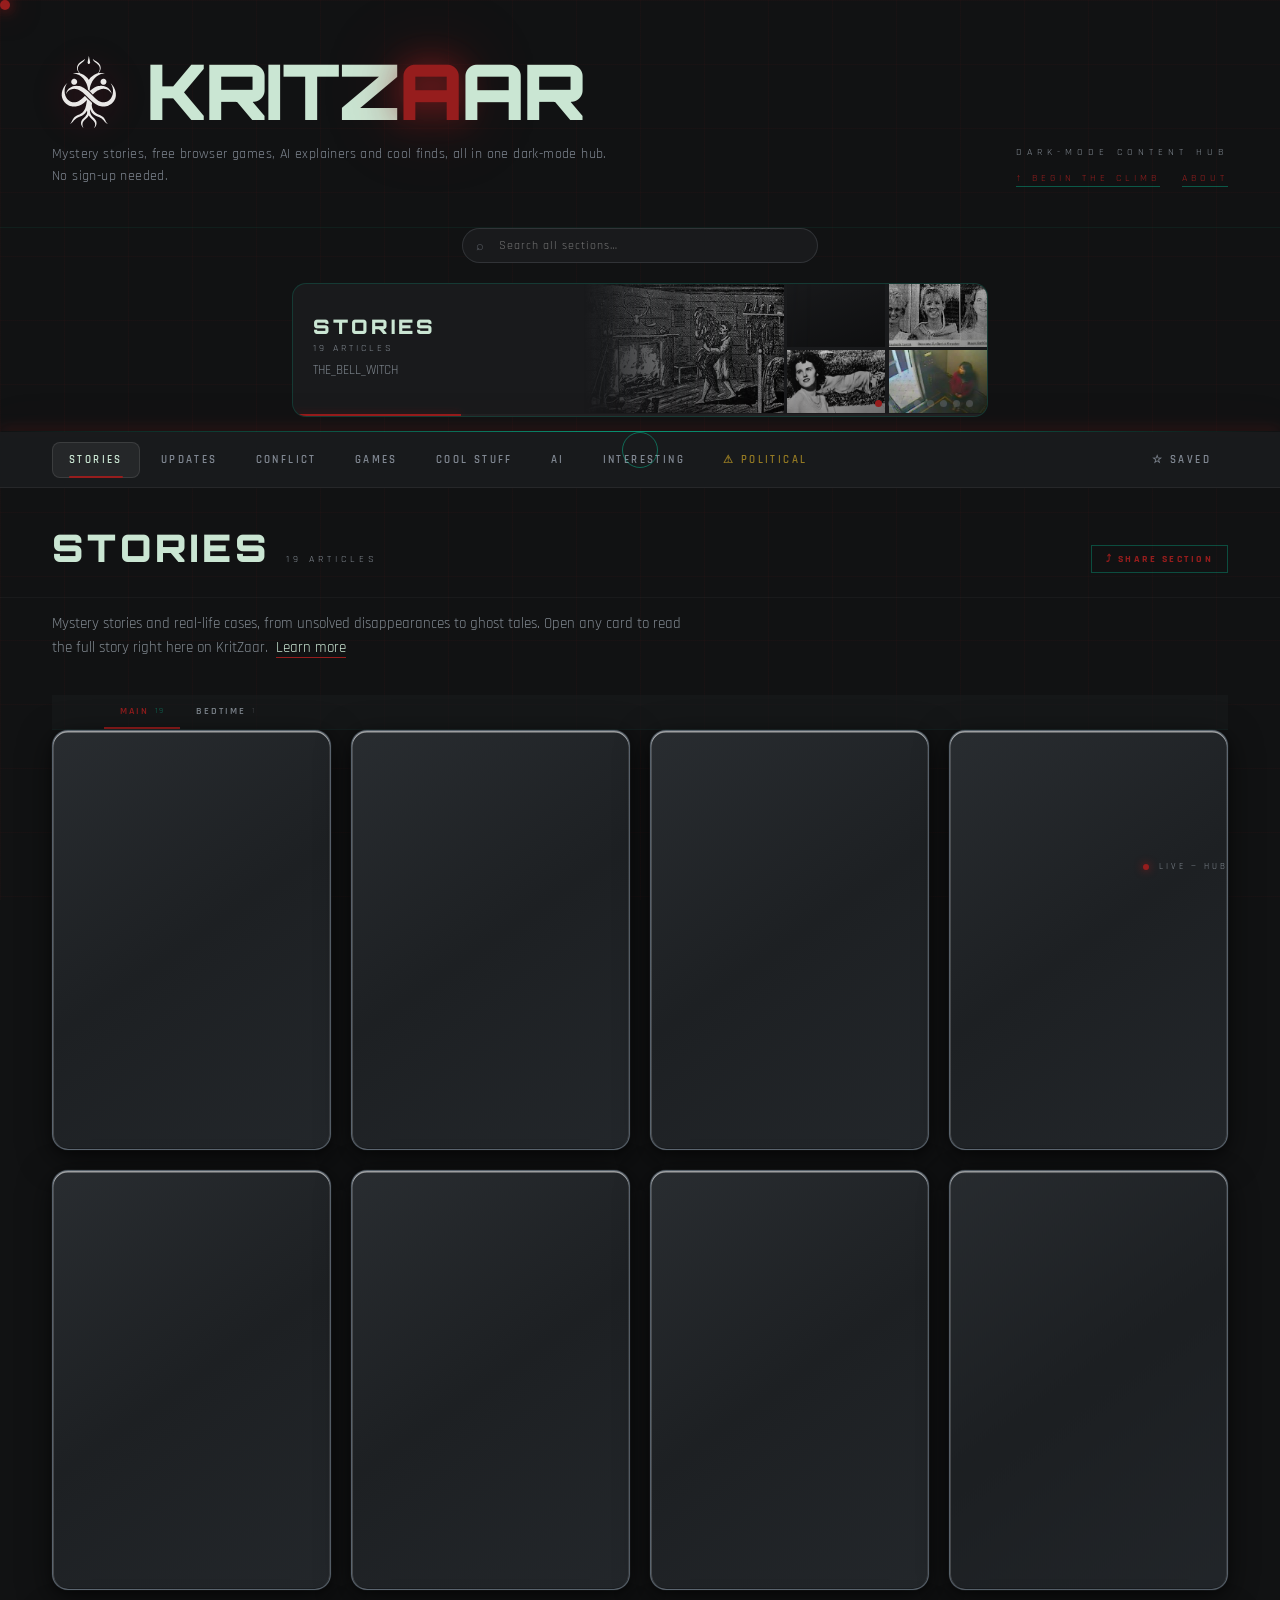
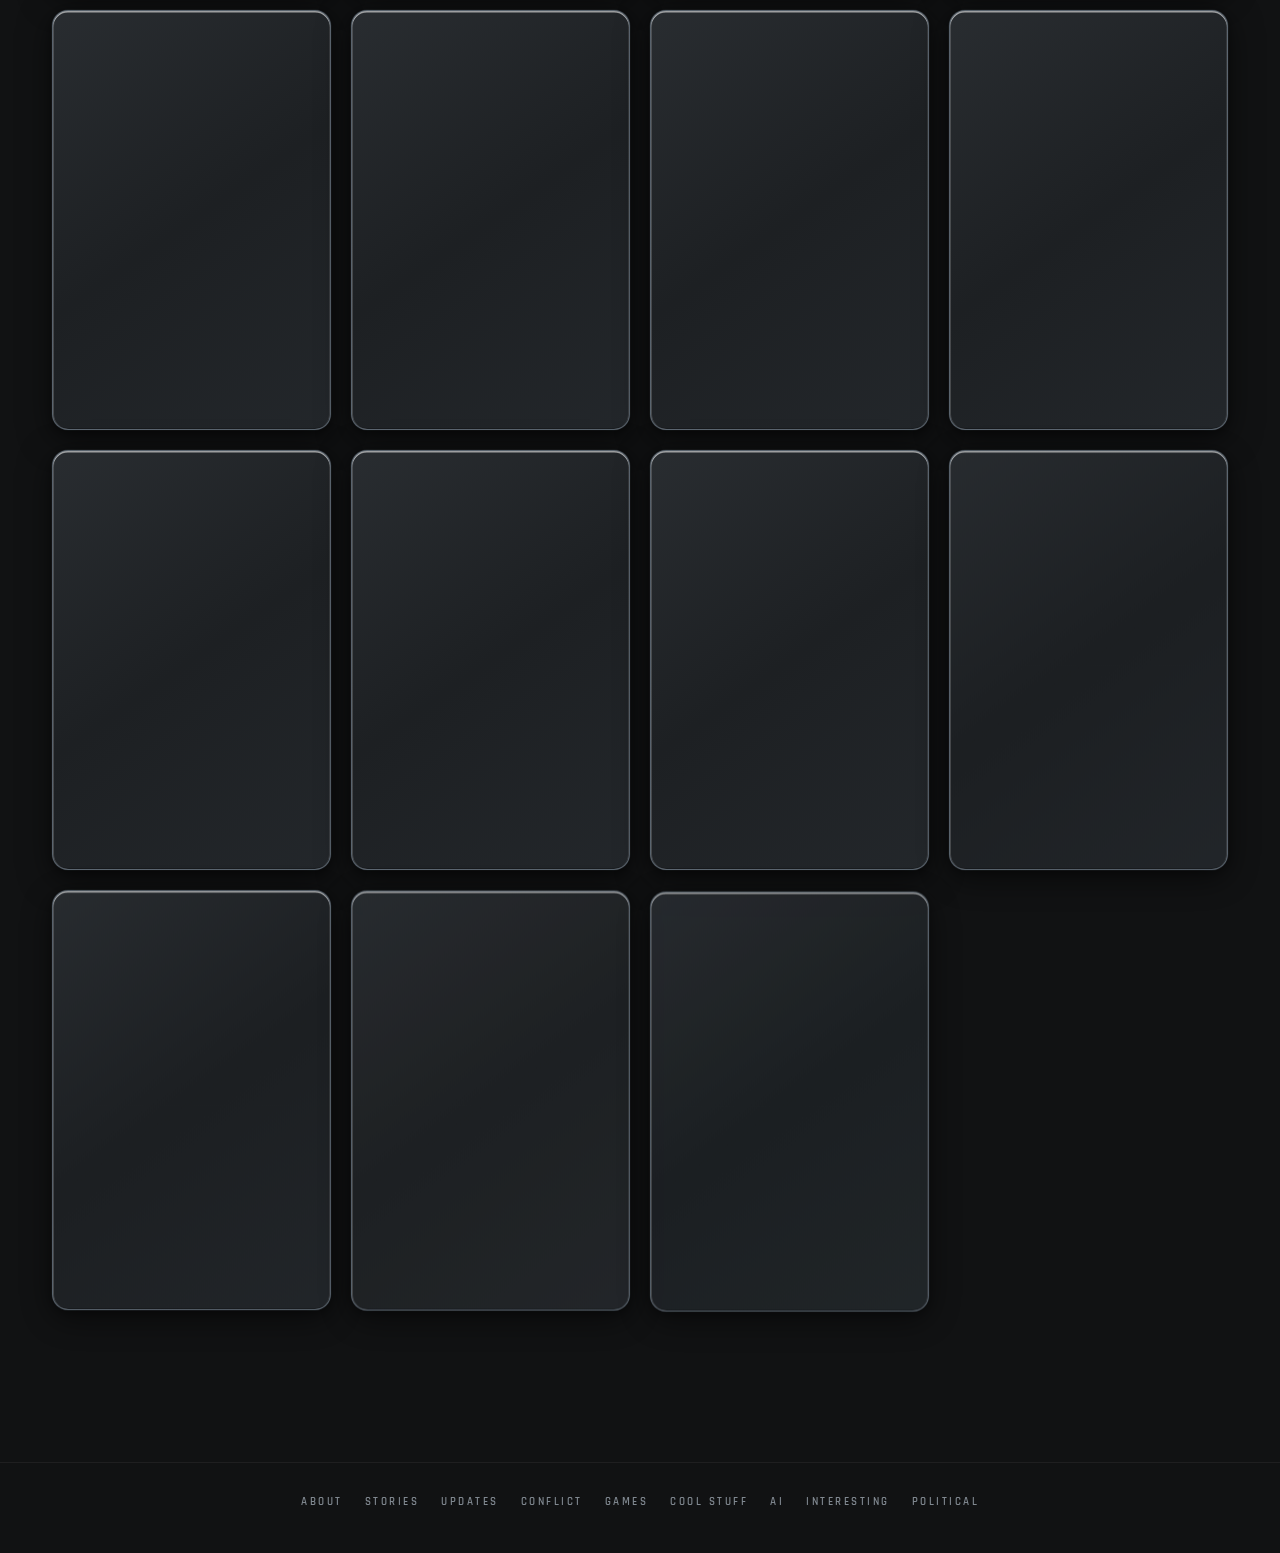
==== commit e1cc5805: "Add files via upload" ====
--- a/index.html
+++ b/index.html
@@ -50,10 +50,15 @@
       --mint-glow:rgba(0,255,194,0.28); --mint-dim:rgba(0,255,194,0.07);
       --gold:#C9A227; --gold-dim:rgba(201,162,39,0.12); --gold-glow:rgba(201,162,39,0.28);
       --hub-tab-h:56px;
+      /* theme variables (set from the admin's Theme studio; defaults = the original look) */
+      --kz-font-head:'Orbitron',sans-serif; --kz-font-body:'Rajdhani',sans-serif;
+      --game:#A855F7; --game-rgb:138,43,226; --kz-game-dim:0.95;
+      --kz-reader-w:720px; --kz-reader-size:16px; --kz-reader-size-m:15px; --kz-reader-lh:1.85;
+      --kz-grad-a:#00FFC2; --kz-grad-b:#4DC9FF; --kz-grad-angle:90deg;
     }
     *,*::before,*::after{margin:0;padding:0;box-sizing:border-box;}
     html{scroll-behavior:smooth;}
-    body{background:var(--bg);color:var(--slate);font-family:'Rajdhani',sans-serif;overflow-x:hidden;}
+    body{background:var(--bg);color:var(--slate);font-family:var(--kz-font-body);overflow-x:hidden;}
     #cur{position:fixed;width:10px;height:10px;border-radius:50%;background:var(--mint);pointer-events:none;z-index:9999;top:0;left:0;box-shadow:0 0 14px var(--mint),0 0 30px var(--mint-glow);transition:width .2s,height .2s,opacity .35s;}
     #curRing{position:fixed;width:36px;height:36px;border-radius:50%;border:1px solid rgba(0,255,194,0.35);pointer-events:none;z-index:9998;top:0;left:0;transition:opacity .35s;}
     body.gold-mode #cur{background:var(--gold);box-shadow:0 0 14px var(--gold),0 0 30px var(--gold-glow);}
@@ -69,7 +74,7 @@
     .orb-2{width:480px;height:480px;background:radial-gradient(circle,#0066ff,transparent 70%);bottom:-140px;right:-100px;}
     .orb-3{width:360px;height:360px;background:radial-gradient(circle,#c9a227,transparent 70%);top:40%;left:55%;opacity:0.09;}
     .krz-bar{position:relative;z-index:1;padding:52px 52px 40px;border-bottom:1px solid rgba(0,255,194,0.055);display:flex;align-items:flex-end;justify-content:space-between;}
-    .krz-wordmark{font-family:'Orbitron',sans-serif;font-size:clamp(36px,6vw,80px);font-weight:900;color:var(--white);letter-spacing:-2px;line-height:1;}
+    .krz-wordmark{font-family:var(--kz-font-head);font-size:clamp(36px,6vw,80px);font-weight:900;color:var(--white);letter-spacing:-2px;line-height:1;}
     .krz-wordmark .ac{color:var(--mint);text-shadow:0 0 24px var(--mint),0 0 60px var(--mint-glow);}
     .krz-main{min-width:0;}
     .krz-lockup{display:flex;align-items:center;gap:clamp(12px,2.4vw,20px);}
@@ -83,7 +88,7 @@
     /* ══ SECTION TABS — quiet segmented bar, accent only on the active one ══ */
     .hub-tabbar{position:sticky;top:0;z-index:700;height:var(--hub-tab-h);display:flex;align-items:center;padding:0 52px;background:rgba(26,28,30,0.96);backdrop-filter:blur(10px);border-bottom:1px solid rgba(255,255,255,0.06);gap:4px;overflow-x:auto;scrollbar-width:none;will-change:transform;}
     .hub-tabbar::-webkit-scrollbar{display:none;}
-    .htab{--c:var(--mint);position:relative;height:36px;padding:0 16px;font-family:'Rajdhani',sans-serif;font-size:11px;font-weight:600;letter-spacing:2.4px;text-transform:uppercase;color:rgba(155,164,176,.8);background:transparent;border:1px solid transparent;border-radius:8px;cursor:pointer;white-space:nowrap;flex-shrink:0;display:flex;align-items:center;transition:color .2s,background .2s,border-color .2s;}
+    .htab{--c:var(--mint);position:relative;height:36px;padding:0 16px;font-family:var(--kz-font-body);font-size:11px;font-weight:600;letter-spacing:2.4px;text-transform:uppercase;color:rgba(155,164,176,.8);background:transparent;border:1px solid transparent;border-radius:8px;cursor:pointer;white-space:nowrap;flex-shrink:0;display:flex;align-items:center;transition:color .2s,background .2s,border-color .2s;}
     .htab:hover{color:var(--white);background:rgba(255,255,255,.04);}
     .htab.active{color:var(--white);background:rgba(255,255,255,.06);border-color:rgba(255,255,255,.1);}
     .htab.active::after{content:'';position:absolute;left:16px;right:16px;bottom:-1px;height:2px;border-radius:2px;background:var(--c);}
@@ -91,7 +96,7 @@
     .htab.gold-tab:hover{color:var(--gold);}
     .htab.gold-tab.active{color:var(--gold);}
     .panel-hdr{padding:36px 52px 24px;display:flex;align-items:baseline;gap:16px;border-bottom:1px solid rgba(255,255,255,0.035);}
-    .panel-name{font-family:'Orbitron',sans-serif;font-size:clamp(22px,3vw,38px);font-weight:900;color:var(--white);letter-spacing:4px;text-transform:uppercase;}
+    .panel-name{font-family:var(--kz-font-head);font-size:clamp(22px,3vw,38px);font-weight:900;color:var(--white);letter-spacing:4px;text-transform:uppercase;}
     .panel-name.gold-head{color:var(--gold);text-shadow:0 0 20px var(--gold-glow);}
     .panel-count{font-size:10px;letter-spacing:4px;color:var(--slate);text-transform:uppercase;}
     .pol-banner{margin:0 52px 0;padding:14px 20px;border:1px solid rgba(201,162,39,0.25);background:rgba(201,162,39,0.04);display:none;align-items:center;gap:14px;}
@@ -107,7 +112,7 @@
       position:relative;
       display:flex;flex-direction:column;
       height:100%;
-      border-radius:16px;
+      border-radius:var(--kz-radius,16px);
       overflow:hidden;
       /* Phantom Glass: dark opaque base that mimics blurred dark bg.
          The actual glass illusion comes from borders + inset shadows below — not blur. */
@@ -209,9 +214,9 @@
     .card-thumb-inner:not(.has-img)::before{content:'';position:absolute;inset:0;background:repeating-linear-gradient(-52deg,transparent,transparent 22px,rgba(0,255,194,0.018) 22px,rgba(0,255,194,0.018) 23px);}
     .card-gold .card-thumb-inner:not(.has-img)::before{background:repeating-linear-gradient(-52deg,transparent,transparent 22px,rgba(201,162,39,0.02) 22px,rgba(201,162,39,0.02) 23px);}
     .card-game .card-thumb-inner:not(.has-img)::before{background:repeating-linear-gradient(-52deg,transparent,transparent 22px,rgba(168,85,247,0.025) 22px,rgba(168,85,247,0.025) 23px);}
-    .card-num{position:absolute;bottom:12px;right:16px;font-family:'Orbitron',sans-serif;font-size:64px;font-weight:900;color:rgba(0,255,194,0.05);letter-spacing:-4px;line-height:1;user-select:none;}
-    .game-play-icon{position:absolute;top:50%;left:50%;transform:translate(-50%,-50%);width:52px;height:52px;border-radius:50%;background:rgba(138,43,226,0.18);border:1.5px solid rgba(138,43,226,0.6);display:flex;align-items:center;justify-content:center;font-size:18px;z-index:3;transition:background .25s,transform .25s;}
-    .card:hover .game-play-icon{background:rgba(138,43,226,0.3);transform:translate(-50%,-50%) scale(1.12);}
+    .card-num{position:absolute;bottom:12px;right:16px;font-family:var(--kz-font-head);font-size:64px;font-weight:900;color:rgba(0,255,194,0.05);letter-spacing:-4px;line-height:1;user-select:none;}
+    .game-play-icon{position:absolute;top:50%;left:50%;transform:translate(-50%,-50%);width:52px;height:52px;border-radius:50%;background:rgba(var(--game-rgb),0.18);border:1.5px solid rgba(var(--game-rgb),0.6);display:flex;align-items:center;justify-content:center;font-size:18px;z-index:3;transition:background .25s,transform .25s;}
+    .card:hover .game-play-icon{background:rgba(var(--game-rgb),0.3);transform:translate(-50%,-50%) scale(1.12);}
 
     /* ── Info panel — solid dark base (no backdrop-filter) ── */
     .card-body{
@@ -252,30 +257,30 @@
       background:linear-gradient(to bottom,rgba(6,10,16,0.0),transparent);
       pointer-events:none;border-radius:16px 16px 0 0;
     }
-    .ov-tag{font-family:'Rajdhani',sans-serif;font-size:8px;font-weight:700;letter-spacing:3px;text-transform:uppercase;color:var(--mint);margin-bottom:10px;}
+    .ov-tag{font-family:var(--kz-font-body);font-size:8px;font-weight:700;letter-spacing:3px;text-transform:uppercase;color:var(--mint);margin-bottom:10px;}
     .card-gold .ov-tag{color:var(--gold);}
-    .card-game .ov-tag{color:#A855F7;}
-    .ov-title{font-family:'Orbitron',sans-serif;font-size:13px;font-weight:900;color:var(--white);line-height:1.5;letter-spacing:0.2px;margin-bottom:8px;}
-    .ov-desc{font-family:'Rajdhani',sans-serif;font-size:12px;color:rgba(155,164,176,0.8);line-height:1.6;margin-bottom:14px;display:-webkit-box;-webkit-line-clamp:3;-webkit-box-orient:vertical;overflow:hidden;}
+    .card-game .ov-tag{color:var(--game);}
+    .ov-title{font-family:var(--kz-font-head);font-size:13px;font-weight:900;color:var(--white);line-height:1.5;letter-spacing:0.2px;margin-bottom:8px;}
+    .ov-desc{font-family:var(--kz-font-body);font-size:12px;color:rgba(155,164,176,0.8);line-height:1.6;margin-bottom:14px;display:-webkit-box;-webkit-line-clamp:3;-webkit-box-orient:vertical;overflow:hidden;}
     .ov-footer{display:flex;align-items:center;justify-content:space-between;border-top:1px solid rgba(255,255,255,0.08);padding-top:12px;margin-top:auto;}
     .ov-time{font-size:9px;letter-spacing:2px;text-transform:uppercase;color:rgba(155,164,176,0.4);}
-    .ov-cta{font-family:'Rajdhani',sans-serif;font-size:10px;font-weight:700;letter-spacing:3px;text-transform:uppercase;color:var(--mint);display:flex;align-items:center;gap:5px;}
+    .ov-cta{font-family:var(--kz-font-body);font-size:10px;font-weight:700;letter-spacing:3px;text-transform:uppercase;color:var(--mint);display:flex;align-items:center;gap:5px;}
     .card-gold .ov-cta{color:var(--gold);}
-    .card-game .ov-cta{color:#A855F7;}
+    .card-game .ov-cta{color:var(--game);}
     .ov-arr{display:inline-block;transition:transform .25s;}
     .card:hover .ov-arr{transform:translateX(4px);}
 
     /* Tag pill */
-    .card-tag-pill{display:inline-block;font-family:'Rajdhani',sans-serif;font-size:8px;font-weight:700;letter-spacing:2.5px;text-transform:uppercase;color:#0a0c0e;background:var(--mint);padding:3px 8px;border-radius:3px;margin-bottom:9px;line-height:1.5;align-self:flex-start;}
+    .card-tag-pill{display:inline-block;font-family:var(--kz-font-body);font-size:8px;font-weight:700;letter-spacing:2.5px;text-transform:uppercase;color:#0a0c0e;background:var(--mint);padding:3px 8px;border-radius:3px;margin-bottom:9px;line-height:1.5;align-self:flex-start;}
     .card-gold .card-tag-pill{background:var(--gold);}
-    .card-game .card-tag-pill{background:#A855F7;color:#fff;}
-    .card-title{font-family:'Orbitron',sans-serif;font-size:13px;font-weight:900;color:var(--white);line-height:1.45;letter-spacing:0.1px;margin-bottom:6px;display:-webkit-box;-webkit-line-clamp:2;-webkit-box-orient:vertical;overflow:hidden;}
-    .card-desc{font-family:'Rajdhani',sans-serif;font-size:12px;font-weight:400;color:rgba(155,164,176,0.75);line-height:1.55;letter-spacing:0.2px;margin-bottom:12px;display:-webkit-box;-webkit-line-clamp:2;-webkit-box-orient:vertical;overflow:hidden;}
+    .card-game .card-tag-pill{background:var(--game);color:#fff;}
+    .card-title{font-family:var(--kz-font-head);font-size:13px;font-weight:900;color:var(--white);line-height:1.45;letter-spacing:0.1px;margin-bottom:6px;display:-webkit-box;-webkit-line-clamp:2;-webkit-box-orient:vertical;overflow:hidden;}
+    .card-desc{font-family:var(--kz-font-body);font-size:12px;font-weight:400;color:rgba(155,164,176,0.75);line-height:1.55;letter-spacing:0.2px;margin-bottom:12px;display:-webkit-box;-webkit-line-clamp:2;-webkit-box-orient:vertical;overflow:hidden;}
     .card-footer{display:flex;align-items:center;justify-content:space-between;flex-wrap:wrap;gap:8px;margin-top:auto;}
     .card-footer-actions{margin-left:auto;}
     .card-time{font-size:9px;letter-spacing:2px;text-transform:uppercase;color:rgba(155,164,176,0.35);}
     /* ══ OPEN BUTTON — soft, slow glow so it reads as clickable without shouting ══ */
-    .card-cta{--cc:#5FE3BE;--ccg:rgba(95,227,190,.22);position:relative;isolation:isolate;font-family:'Rajdhani',sans-serif;font-size:11px;font-weight:700;letter-spacing:2.2px;text-transform:uppercase;color:var(--cc);background:color-mix(in srgb,var(--cc) 10%,transparent);border:1px solid color-mix(in srgb,var(--cc) 55%,transparent);border-radius:8px;cursor:pointer;padding:6px 12px 6px 14px;display:flex;align-items:center;gap:6px;box-shadow:0 0 10px var(--ccg);transition:background .25s,color .25s,box-shadow .25s;}
+    .card-cta{--cc:#5FE3BE;--ccg:rgba(95,227,190,.22);position:relative;isolation:isolate;font-family:var(--kz-font-body);font-size:11px;font-weight:700;letter-spacing:2.2px;text-transform:uppercase;color:var(--cc);background:color-mix(in srgb,var(--cc) 10%,transparent);border:1px solid color-mix(in srgb,var(--cc) 55%,transparent);border-radius:8px;cursor:pointer;padding:6px 12px 6px 14px;display:flex;align-items:center;gap:6px;box-shadow:0 0 10px var(--ccg);transition:background .25s,color .25s,box-shadow .25s;}
     .card-cta::before{content:'';position:absolute;inset:-1px;border-radius:8px;z-index:-1;box-shadow:0 0 14px var(--cc);opacity:.08;animation:ctaGlow 3.6s ease-in-out infinite;pointer-events:none;}
     @keyframes ctaGlow{0%,100%{opacity:.05;}50%{opacity:.3;}}
     .card-cta .arr{display:inline-block;transition:transform .25s;font-size:13px;line-height:1;}
@@ -287,28 +292,28 @@
     .card-game .card-cta{--cc:#B98BF5;--ccg:rgba(185,139,245,.22);}
 
     /* Game iframe modal */
-    #gameModal{position:fixed;inset:0;z-index:1500;background:rgba(0,0,0,0.95);display:none;flex-direction:column;}
+    #gameModal{position:fixed;inset:0;z-index:1500;background:rgba(0,0,0,var(--kz-game-dim));display:none;flex-direction:column;}
     #gameModal.show{display:flex;}
-    .game-modal-bar{height:48px;background:rgba(22,24,26,0.98);border-bottom:1px solid rgba(138,43,226,0.2);display:flex;align-items:center;padding:0 20px;gap:16px;flex-shrink:0;}
-    .game-modal-title{font-family:'Orbitron',sans-serif;font-size:11px;font-weight:700;color:#A855F7;letter-spacing:3px;text-transform:uppercase;flex:1;}
-    .game-modal-close{font-family:'Rajdhani',sans-serif;font-size:10px;font-weight:600;letter-spacing:3px;text-transform:uppercase;color:var(--slate);background:none;border:1px solid rgba(155,164,176,0.2);padding:6px 16px;cursor:pointer;transition:color .2s,border-color .2s;}
+    .game-modal-bar{height:48px;background:rgba(22,24,26,0.98);border-bottom:1px solid rgba(var(--game-rgb),0.2);display:flex;align-items:center;padding:0 20px;gap:16px;flex-shrink:0;}
+    .game-modal-title{font-family:var(--kz-font-head);font-size:11px;font-weight:700;color:var(--game);letter-spacing:3px;text-transform:uppercase;flex:1;}
+    .game-modal-close{font-family:var(--kz-font-body);font-size:10px;font-weight:600;letter-spacing:3px;text-transform:uppercase;color:var(--slate);background:none;border:1px solid rgba(155,164,176,0.2);padding:6px 16px;cursor:pointer;transition:color .2s,border-color .2s;}
     .game-modal-close:hover{color:var(--white);border-color:var(--slate);}
-    .game-modal-fullscreen{font-family:'Rajdhani',sans-serif;font-size:10px;font-weight:600;letter-spacing:3px;text-transform:uppercase;color:rgba(138,43,226,0.6);background:none;border:1px solid rgba(138,43,226,0.2);padding:6px 16px;cursor:pointer;transition:color .2s,border-color .2s;}
-    .game-modal-fullscreen:hover{color:#A855F7;border-color:rgba(138,43,226,0.5);}
+    .game-modal-fullscreen{font-family:var(--kz-font-body);font-size:10px;font-weight:600;letter-spacing:3px;text-transform:uppercase;color:rgba(var(--game-rgb),0.6);background:none;border:1px solid rgba(var(--game-rgb),0.2);padding:6px 16px;cursor:pointer;transition:color .2s,border-color .2s;}
+    .game-modal-fullscreen:hover{color:var(--game);border-color:rgba(var(--game-rgb),0.5);}
     #gameFrame{flex:1;width:100%;border:none;background:#000;}
     .game-modal-body{position:relative;flex:1;display:flex;overflow:hidden;}
-    .game-load-status{position:absolute;top:16px;left:50%;transform:translateX(-50%);z-index:2;display:flex;align-items:center;gap:10px;padding:8px 16px;background:rgba(22,24,26,0.92);border:1px solid rgba(138,43,226,0.25);border-radius:20px;font-size:10px;letter-spacing:2px;text-transform:uppercase;color:var(--slate);transition:opacity .3s;pointer-events:none;}
+    .game-load-status{position:absolute;top:16px;left:50%;transform:translateX(-50%);z-index:2;display:flex;align-items:center;gap:10px;padding:8px 16px;background:rgba(22,24,26,0.92);border:1px solid rgba(var(--game-rgb),0.25);border-radius:20px;font-size:10px;letter-spacing:2px;text-transform:uppercase;color:var(--slate);transition:opacity .3s;pointer-events:none;}
     .game-load-status.hidden{opacity:0;}
-    .game-load-status .s-dot{width:7px;height:7px;border-radius:50%;background:#A855F7;animation:blink .8s ease-in-out infinite;}
+    .game-load-status .s-dot{width:7px;height:7px;border-radius:50%;background:var(--game);animation:blink .8s ease-in-out infinite;}
     .game-load-issue{position:absolute;bottom:20px;left:50%;transform:translateX(-50%);z-index:2;display:none;flex-direction:column;align-items:center;gap:10px;padding:16px 22px;background:rgba(22,24,26,0.96);border:1px solid rgba(255,75,110,0.25);border-radius:8px;max-width:320px;text-align:center;}
     .game-load-issue.show{display:flex;}
     .game-load-issue p{font-size:11px;color:var(--slate);letter-spacing:0.5px;line-height:1.5;}
-    .game-load-issue .btn-slate-sm{font-family:'Rajdhani',sans-serif;font-size:10px;font-weight:600;letter-spacing:2px;text-transform:uppercase;color:var(--white);border:1px solid rgba(155,164,176,0.3);background:none;padding:7px 16px;cursor:pointer;border-radius:2px;transition:border-color .2s,color .2s;}
-    .game-load-issue .btn-slate-sm:hover{border-color:#A855F7;color:#A855F7;}
+    .game-load-issue .btn-slate-sm{font-family:var(--kz-font-body);font-size:10px;font-weight:600;letter-spacing:2px;text-transform:uppercase;color:var(--white);border:1px solid rgba(155,164,176,0.3);background:none;padding:7px 16px;cursor:pointer;border-radius:2px;transition:border-color .2s,color .2s;}
+    .game-load-issue .btn-slate-sm:hover{border-color:var(--game);color:var(--game);}
     .load-wrap{padding:0 52px 80px;display:flex;justify-content:center;}
     /* Load More button hidden — auto-load via IntersectionObserver sentinel */
     #loadBtn{display:none!important;}
-    .load-btn{padding:14px 52px;border:1px solid rgba(0,255,194,0.25);background:none;color:var(--mint);font-family:'Rajdhani',sans-serif;font-size:11px;font-weight:600;letter-spacing:4px;text-transform:uppercase;cursor:pointer;position:relative;overflow:hidden;transition:color .3s;}
+    .load-btn{padding:14px 52px;border:1px solid rgba(0,255,194,0.25);background:none;color:var(--mint);font-family:var(--kz-font-body);font-size:11px;font-weight:600;letter-spacing:4px;text-transform:uppercase;cursor:pointer;position:relative;overflow:hidden;transition:color .3s;}
     .load-btn::before{content:'';position:absolute;inset:0;background:var(--mint);transform:translateX(-101%);transition:transform .35s cubic-bezier(.77,0,.175,1);z-index:-1;}
     .load-btn:hover{color:var(--bg);}
     .load-btn:hover::before{transform:translateX(0);}
@@ -328,10 +333,10 @@
     #polModal.show{display:flex;}
     .pol-box{background:#1C1D20;border:1px solid var(--gold);max-width:480px;width:90%;padding:44px 40px 40px;text-align:center;box-shadow:0 0 60px rgba(201,162,39,0.12);position:relative;}
     .pol-icon{font-size:28px;margin-bottom:18px;color:var(--gold);}
-    .pol-box h3{font-family:'Orbitron',sans-serif;font-size:13px;font-weight:900;color:var(--gold);letter-spacing:7px;text-transform:uppercase;margin-bottom:18px;}
+    .pol-box h3{font-family:var(--kz-font-head);font-size:13px;font-weight:900;color:var(--gold);letter-spacing:7px;text-transform:uppercase;margin-bottom:18px;}
     .pol-box p{font-size:13px;letter-spacing:1px;color:var(--slate);line-height:1.75;margin-bottom:10px;}
     .pol-box .pol-disclaimer{font-size:10px;letter-spacing:2px;color:rgba(155,164,176,0.5);margin-bottom:32px;}
-    .pol-confirm{padding:13px 36px;border:1px solid var(--gold);background:none;color:var(--gold);font-family:'Rajdhani',sans-serif;font-size:11px;font-weight:600;letter-spacing:4px;text-transform:uppercase;cursor:pointer;position:relative;overflow:hidden;transition:color .28s;}
+    .pol-confirm{padding:13px 36px;border:1px solid var(--gold);background:none;color:var(--gold);font-family:var(--kz-font-body);font-size:11px;font-weight:600;letter-spacing:4px;text-transform:uppercase;cursor:pointer;position:relative;overflow:hidden;transition:color .28s;}
     .pol-confirm::before{content:'';position:absolute;inset:0;background:var(--gold);transform:translateX(-101%);transition:transform .35s cubic-bezier(.77,0,.175,1);z-index:-1;}
     .pol-confirm:hover{color:var(--bg);}
     .pol-confirm:hover::before{transform:translateX(0);}
@@ -340,7 +345,7 @@
     /* Loading overlay */
     #loadingOverlay{position:fixed;inset:0;background:var(--bg);z-index:2000;display:flex;flex-direction:column;align-items:center;justify-content:center;gap:20px;transition:opacity .6s;}
     #loadingOverlay.fade{opacity:0;pointer-events:none;}
-    .load-logo{font-family:'Orbitron',sans-serif;font-size:32px;font-weight:900;color:var(--white);letter-spacing:-1px;}
+    .load-logo{font-family:var(--kz-font-head);font-size:32px;font-weight:900;color:var(--white);letter-spacing:-1px;}
     .load-logo span{color:var(--mint);}
     .load-bar-wrap{width:200px;height:1px;background:rgba(0,255,194,0.1);}
     .load-bar{height:1px;background:var(--mint);width:0;animation:loadprog 1.5s ease-out forwards;box-shadow:0 0 8px var(--mint);}
@@ -363,7 +368,7 @@
     /* ── PANEL SUB-SECTION TABBAR (level 1) ── */
     .panel-subsec-bar{display:flex;align-items:center;gap:0;padding:0 52px;background:rgba(26,28,30,0.55);border-bottom:1px solid rgba(0,255,194,0.04);overflow-x:auto;scrollbar-width:none;flex-wrap:nowrap;}
     .panel-subsec-bar::-webkit-scrollbar{display:none;}
-    .pssb{padding:10px 16px;background:none;border:none;border-bottom:2px solid transparent;font-family:'Rajdhani',sans-serif;font-size:10px;font-weight:600;letter-spacing:2px;text-transform:uppercase;color:var(--slate);cursor:pointer;white-space:nowrap;flex-shrink:0;transition:color .22s,border-color .22s;display:flex;align-items:center;gap:6px;}
+    .pssb{padding:10px 16px;background:none;border:none;border-bottom:2px solid transparent;font-family:var(--kz-font-body);font-size:10px;font-weight:600;letter-spacing:2px;text-transform:uppercase;color:var(--slate);cursor:pointer;white-space:nowrap;flex-shrink:0;transition:color .22s,border-color .22s;display:flex;align-items:center;gap:6px;}
     .pssb:hover{color:var(--mint);}
     .pssb.active{color:var(--mint);border-bottom-color:var(--mint);}
     .pssb-count{font-size:8px;letter-spacing:1px;color:rgba(155,164,176,0.35);font-weight:400;}
@@ -375,7 +380,7 @@
     .panel-subsubsec-bar{display:none;align-items:center;gap:0;padding:0 52px 0 68px;background:rgba(26,28,30,0.3);border-bottom:1px solid rgba(0,255,194,0.03);border-left:3px solid rgba(0,255,194,0.1);overflow-x:auto;scrollbar-width:none;flex-wrap:nowrap;}
     .panel-subsubsec-bar.visible{display:flex;}
     .panel-subsubsec-bar::-webkit-scrollbar{display:none;}
-    .psssb{padding:8px 14px;background:none;border:none;border-bottom:2px solid transparent;font-family:'Rajdhani',sans-serif;font-size:9px;font-weight:600;letter-spacing:2px;text-transform:uppercase;color:rgba(155,164,176,0.55);cursor:pointer;white-space:nowrap;flex-shrink:0;transition:color .22s,border-color .22s;display:flex;align-items:center;gap:6px;}
+    .psssb{padding:8px 14px;background:none;border:none;border-bottom:2px solid transparent;font-family:var(--kz-font-body);font-size:9px;font-weight:600;letter-spacing:2px;text-transform:uppercase;color:rgba(155,164,176,0.55);cursor:pointer;white-space:nowrap;flex-shrink:0;transition:color .22s,border-color .22s;display:flex;align-items:center;gap:6px;}
     .psssb:hover{color:var(--mint);}
     .psssb.active{color:var(--mint);border-bottom-color:var(--mint);}
     .psssb-count{font-size:7px;letter-spacing:1px;color:rgba(155,164,176,0.3);font-weight:400;}
@@ -390,33 +395,33 @@
     .article-page{position:fixed;inset:0;z-index:1600;background:var(--bg);display:none;flex-direction:column;opacity:0;transform:translateY(24px);transition:opacity .35s ease,transform .35s cubic-bezier(.25,.46,.45,.94);}
     .article-page.show{display:flex;opacity:1;transform:translateY(0);}
     .article-topbar{height:52px;flex-shrink:0;display:flex;align-items:center;justify-content:space-between;padding:0 24px;background:rgba(22,24,26,0.97);border-bottom:1px solid rgba(0,255,194,0.08);position:relative;z-index:2;}
-    .article-back,.article-share{font-family:'Rajdhani',sans-serif;font-size:10px;font-weight:700;letter-spacing:3px;text-transform:uppercase;color:var(--mint);background:none;border:1px solid rgba(0,255,194,0.25);padding:8px 16px;cursor:pointer;transition:background .2s,color .2s;}
+    .article-back,.article-share{font-family:var(--kz-font-body);font-size:10px;font-weight:700;letter-spacing:3px;text-transform:uppercase;color:var(--mint);background:none;border:1px solid rgba(0,255,194,0.25);padding:8px 16px;cursor:pointer;transition:background .2s,color .2s;}
     .article-back:hover,.article-share:hover{background:var(--mint);color:var(--bg);}
     .article-page.gold-article .article-back,.article-page.gold-article .article-share{color:var(--gold);border-color:rgba(201,162,39,0.3);}
     .article-page.gold-article .article-back:hover,.article-page.gold-article .article-share:hover{background:var(--gold);color:var(--bg);}
     .article-scroll{flex:1;overflow-y:auto;-webkit-overflow-scrolling:touch;}
     .article-hero{width:100%;height:280px;background-size:cover;background-position:center;background-color:#0d0f11;position:relative;}
     .article-hero::after{content:'';position:absolute;inset:0;background:linear-gradient(180deg,rgba(0,0,0,0)0%,var(--bg)100%);}
-    .article-content-wrap{max-width:720px;margin:0 auto;padding:36px 24px 100px;}
-    .article-tag{display:inline-block;font-family:'Rajdhani',sans-serif;font-size:9px;font-weight:700;letter-spacing:3px;text-transform:uppercase;color:#0a0c0e;background:var(--mint);padding:4px 10px;border-radius:3px;margin-bottom:16px;}
+    .article-content-wrap{max-width:var(--kz-reader-w);margin:0 auto;padding:36px 24px 100px;}
+    .article-tag{display:inline-block;font-family:var(--kz-font-body);font-size:9px;font-weight:700;letter-spacing:3px;text-transform:uppercase;color:#0a0c0e;background:var(--mint);padding:4px 10px;border-radius:3px;margin-bottom:16px;}
     .article-page.gold-article .article-tag{background:var(--gold);}
-    .article-title{font-family:'Orbitron',sans-serif;font-size:clamp(22px,4vw,36px);font-weight:900;color:var(--white);line-height:1.35;margin-bottom:14px;}
+    .article-title{font-family:var(--kz-font-head);font-size:clamp(22px,4vw,36px);font-weight:900;color:var(--white);line-height:1.35;margin-bottom:14px;}
     .article-meta{font-size:10px;letter-spacing:2px;text-transform:uppercase;color:rgba(155,164,176,0.5);margin-bottom:28px;padding-bottom:24px;border-bottom:1px solid rgba(255,255,255,0.06);}
-    .article-body{font-size:16px;line-height:1.85;color:var(--slate);}
+    .article-body{font-size:var(--kz-reader-size);line-height:var(--kz-reader-lh);color:var(--slate);}
     .article-body p{margin-bottom:20px;}
     .article-empty{font-size:13px;letter-spacing:1px;color:rgba(155,164,176,0.4);font-style:italic;}
     .article-source{margin-top:32px;padding-top:20px;border-top:1px solid rgba(255,255,255,0.06);}
-    .article-source a{font-family:'Rajdhani',sans-serif;font-size:11px;font-weight:700;letter-spacing:2px;text-transform:uppercase;color:var(--mint);text-decoration:none;border-bottom:1px solid rgba(0,255,194,0.3);padding-bottom:2px;}
+    .article-source a{font-family:var(--kz-font-body);font-size:11px;font-weight:700;letter-spacing:2px;text-transform:uppercase;color:var(--mint);text-decoration:none;border-bottom:1px solid rgba(0,255,194,0.3);padding-bottom:2px;}
     .article-page.gold-article .article-source a{color:var(--gold);border-color:rgba(201,162,39,0.3);}
     /* Open / Play button (replaces the old "Read original source" text link) */
-    .article-source a.article-open{--cc:#5FE3BE;--ccg:rgba(95,227,190,.22);position:relative;isolation:isolate;display:inline-flex;align-items:center;gap:8px;padding:11px 22px 11px 24px;font-family:'Rajdhani',sans-serif;font-size:13px;font-weight:700;letter-spacing:3px;text-transform:uppercase;color:var(--cc);background:color-mix(in srgb,var(--cc) 10%,transparent);border:1px solid color-mix(in srgb,var(--cc) 55%,transparent);border-radius:8px;text-decoration:none;box-shadow:0 0 12px var(--ccg);transition:background .25s,color .25s,box-shadow .25s;}
+    .article-source a.article-open{--cc:#5FE3BE;--ccg:rgba(95,227,190,.22);position:relative;isolation:isolate;display:inline-flex;align-items:center;gap:8px;padding:11px 22px 11px 24px;font-family:var(--kz-font-body);font-size:13px;font-weight:700;letter-spacing:3px;text-transform:uppercase;color:var(--cc);background:color-mix(in srgb,var(--cc) 10%,transparent);border:1px solid color-mix(in srgb,var(--cc) 55%,transparent);border-radius:8px;text-decoration:none;box-shadow:0 0 12px var(--ccg);transition:background .25s,color .25s,box-shadow .25s;}
     .article-source a.article-open::before{content:'';position:absolute;inset:-1px;border-radius:8px;z-index:-1;box-shadow:0 0 16px var(--cc);opacity:.08;animation:ctaGlow 3.6s ease-in-out infinite;pointer-events:none;}
     .article-source a.article-open:hover,.article-source a.article-open:focus-visible{background:var(--cc);color:#06110d;outline:none;}
     .article-source a.article-open .arr{display:inline-block;transition:transform .25s;}
     .article-source a.article-open:hover .arr{transform:translate(2px,-2px);}
     .article-page.gold-article .article-source a.article-open{--cc:#D4B24A;--ccg:rgba(212,178,74,.22);}
     @media(prefers-reduced-motion:reduce){.article-source a.article-open::before{animation:none;}}
-    @media(max-width:580px){.article-hero{height:200px;}.article-content-wrap{padding:24px 18px 80px;}.article-body{font-size:15px;}}
+    @media(max-width:580px){.article-hero{height:200px;}.article-content-wrap{padding:24px 18px 80px;}.article-body{font-size:var(--kz-reader-size-m);}}
     #krzToast{position:fixed;bottom:28px;left:50%;transform:translateX(-50%) translateY(20px);background:#1E2124;border:1px solid rgba(0,255,194,0.25);padding:12px 22px;font-size:10px;letter-spacing:2.5px;color:var(--mint);text-transform:uppercase;opacity:0;pointer-events:none;transition:opacity .3s,transform .3s;z-index:3000;}
     #krzToast.show{opacity:1;transform:translateX(-50%) translateY(0);}
 
@@ -424,8 +429,8 @@
     .card-share-btn{background:none;border:1px solid rgba(155,164,176,0.28);color:rgba(155,164,176,0.7);font-size:11px;width:22px;height:22px;border-radius:50%;display:flex;align-items:center;justify-content:center;cursor:pointer;transition:border-color .2s,color .2s,background .2s;flex-shrink:0;line-height:1;padding:0;}
     .card-share-btn:hover{border-color:var(--mint);color:var(--mint);background:rgba(0,255,194,0.08);}
     .card-gold .card-share-btn:hover{border-color:var(--gold);color:var(--gold);background:rgba(201,162,39,0.08);}
-    .card-game .card-share-btn:hover{border-color:#A855F7;color:#A855F7;background:rgba(168,85,247,0.08);}
-    .panel-share-btn{margin-left:auto;font-family:'Rajdhani',sans-serif;font-size:10px;font-weight:700;letter-spacing:2.5px;text-transform:uppercase;color:var(--mint);background:none;border:1px solid rgba(0,255,194,0.25);padding:7px 14px;cursor:pointer;transition:background .2s,color .2s;flex-shrink:0;}
+    .card-game .card-share-btn:hover{border-color:var(--game);color:var(--game);background:rgba(168,85,247,0.08);}
+    .panel-share-btn{margin-left:auto;font-family:var(--kz-font-body);font-size:10px;font-weight:700;letter-spacing:2.5px;text-transform:uppercase;color:var(--mint);background:none;border:1px solid rgba(0,255,194,0.25);padding:7px 14px;cursor:pointer;transition:background .2s,color .2s;flex-shrink:0;}
     .panel-share-btn:hover{background:var(--mint);color:var(--bg);}
     .panel-name.gold-head ~ .panel-share-btn{color:var(--gold);border-color:rgba(201,162,39,0.3);}
     @media(max-width:580px){.panel-share-btn{padding:6px 10px;font-size:9px;letter-spacing:1.5px;}}
@@ -439,7 +444,7 @@
     .search-wrap{position:relative;max-width:420px;margin:0 auto;padding:0 32px;width:100%;}
     .search-input-row{position:relative;display:flex;align-items:center;}
     .search-icon{position:absolute;left:14px;font-size:13px;color:rgba(155,164,176,0.5);pointer-events:none;}
-    #siteSearchInput{width:100%;background:var(--card);border:1px solid rgba(155,164,176,0.18);border-radius:20px;padding:9px 36px;font-family:'Rajdhani',sans-serif;font-size:12px;letter-spacing:1px;color:var(--white);transition:border-color .2s;}
+    #siteSearchInput{width:100%;background:var(--card);border:1px solid rgba(155,164,176,0.18);border-radius:20px;padding:9px 36px;font-family:var(--kz-font-body);font-size:12px;letter-spacing:1px;color:var(--white);transition:border-color .2s;}
     #siteSearchInput:focus{outline:none;border-color:rgba(0,255,194,0.4);}
     .search-clear{position:absolute;right:10px;background:none;border:none;color:rgba(155,164,176,0.5);font-size:14px;cursor:pointer;display:none;padding:4px;}
     .search-wrap.has-query .search-clear{display:block;}
@@ -458,16 +463,16 @@
     /* ══ 404 / NOT FOUND ══ */
     .not-found-page{position:fixed;inset:0;z-index:1700;background:var(--bg);display:none;align-items:center;justify-content:center;text-align:center;padding:24px;}
     .not-found-page.show{display:flex;}
-    .not-found-page .nf-code{font-family:'Orbitron',sans-serif;font-size:clamp(48px,14vw,96px);font-weight:900;color:transparent;-webkit-text-stroke:2px rgba(0,255,194,0.5);letter-spacing:6px;}
+    .not-found-page .nf-code{font-family:var(--kz-font-head);font-size:clamp(48px,14vw,96px);font-weight:900;color:transparent;-webkit-text-stroke:2px rgba(0,255,194,0.5);letter-spacing:6px;}
     .not-found-page .nf-msg{margin-top:8px;font-size:12px;letter-spacing:2px;text-transform:uppercase;color:var(--slate);max-width:340px;}
-    .not-found-page button{margin-top:28px;font-family:'Rajdhani',sans-serif;font-size:11px;font-weight:700;letter-spacing:3px;text-transform:uppercase;color:var(--mint);background:none;border:1px solid rgba(0,255,194,0.3);padding:12px 26px;cursor:pointer;transition:background .2s,color .2s;}
+    .not-found-page button{margin-top:28px;font-family:var(--kz-font-body);font-size:11px;font-weight:700;letter-spacing:3px;text-transform:uppercase;color:var(--mint);background:none;border:1px solid rgba(0,255,194,0.3);padding:12px 26px;cursor:pointer;transition:background .2s,color .2s;}
     .not-found-page button:hover{background:var(--mint);color:var(--bg);}
 
     /* ══ BOOKMARKS ══ */
     .card-bookmark-btn{background:none;border:1px solid rgba(155,164,176,0.28);color:rgba(155,164,176,0.7);font-size:11px;width:22px;height:22px;border-radius:50%;display:flex;align-items:center;justify-content:center;cursor:pointer;transition:border-color .2s,color .2s,background .2s;flex-shrink:0;line-height:1;padding:0;}
     .card-bookmark-btn:hover{border-color:var(--gold);color:var(--gold);background:rgba(201,162,39,0.08);}
     .card-bookmark-btn.is-saved{border-color:var(--gold);color:var(--gold);background:rgba(201,162,39,0.1);}
-    .article-bookmark{font-family:'Rajdhani',sans-serif;font-size:10px;font-weight:700;letter-spacing:3px;text-transform:uppercase;color:var(--mint);background:none;border:1px solid rgba(0,255,194,0.25);padding:8px 16px;cursor:pointer;transition:background .2s,color .2s;margin-right:8px;}
+    .article-bookmark{font-family:var(--kz-font-body);font-size:10px;font-weight:700;letter-spacing:3px;text-transform:uppercase;color:var(--mint);background:none;border:1px solid rgba(0,255,194,0.25);padding:8px 16px;cursor:pointer;transition:background .2s,color .2s;margin-right:8px;}
     .article-bookmark:hover{background:var(--mint);color:var(--bg);}
     .article-bookmark.is-saved{color:var(--gold);border-color:rgba(201,162,39,0.3);}
     .article-bookmark.is-saved:hover{background:var(--gold);color:var(--bg);}
@@ -476,7 +481,7 @@
 
     /* ══ RELATED ARTICLES ══ */
     .article-related{margin-top:40px;padding-top:28px;border-top:1px solid rgba(255,255,255,0.06);}
-    .related-heading{font-family:'Rajdhani',sans-serif;font-size:11px;font-weight:700;letter-spacing:3px;text-transform:uppercase;color:var(--slate);margin-bottom:16px;}
+    .related-heading{font-family:var(--kz-font-body);font-size:11px;font-weight:700;letter-spacing:3px;text-transform:uppercase;color:var(--slate);margin-bottom:16px;}
     .related-grid{display:grid;grid-template-columns:repeat(auto-fill,minmax(150px,1fr));gap:14px;}
     .related-card{cursor:pointer;background:var(--card);border-radius:6px;overflow:hidden;transition:transform .2s;}
     .related-card:hover{transform:translateY(-2px);}
@@ -488,7 +493,7 @@
 
     /* ══ KZ PREVIEW STRIP — auto-shifting section preview (between search and tabs) ══ */
     .kz-preview{position:relative;z-index:1;max-width:760px;margin:20px auto 10px;padding:0 32px;width:100%;}
-    .kz-frame{position:relative;border-radius:14px;overflow:hidden;background:var(--card);border:1px solid rgba(0,255,194,0.14);}
+    .kz-frame{position:relative;border-radius:var(--kz-radius,14px);overflow:hidden;background:var(--card);border:1px solid rgba(0,255,194,0.14);}
     .kz-frame.gold{border-color:rgba(201,162,39,0.32);}
     .kz-track{display:flex;transition:transform .6s cubic-bezier(.65,0,.35,1);will-change:transform;}
     .kz-slide{flex:0 0 100%;min-width:0;box-sizing:border-box;display:flex;align-items:center;gap:16px;padding:18px 20px 24px;cursor:inherit;color:inherit;user-select:none;-webkit-user-select:none;-webkit-tap-highlight-color:transparent;}
@@ -498,15 +503,15 @@
     .kz-collage{position:absolute;top:0;right:0;bottom:0;width:58%;display:grid;grid-template-columns:repeat(4,1fr);grid-template-rows:repeat(2,1fr);gap:3px;padding:0;z-index:1;-webkit-mask-image:linear-gradient(90deg,transparent 0,rgba(0,0,0,.55) 22%,#000 58%);mask-image:linear-gradient(90deg,transparent 0,rgba(0,0,0,.55) 22%,#000 58%);pointer-events:none;}
     .kz-tile{position:relative;overflow:hidden;background:var(--card2) center/cover no-repeat;opacity:0;transform:scale(1.18);animation:kzTile .7s cubic-bezier(.2,.9,.3,1) forwards;}
     .kz-tile::after{content:'';position:absolute;inset:0;background:linear-gradient(160deg,rgba(0,0,0,.05),rgba(0,0,0,.45));}
-    .kz-tile.txt{display:flex;align-items:flex-end;padding:7px 8px;font-family:'Orbitron',sans-serif;font-size:9px;font-weight:900;letter-spacing:1px;line-height:1.25;color:rgba(232,236,240,.88);text-transform:uppercase;}
+    .kz-tile.txt{display:flex;align-items:flex-end;padding:7px 8px;font-family:var(--kz-font-head);font-size:9px;font-weight:900;letter-spacing:1px;line-height:1.25;color:rgba(232,236,240,.88);text-transform:uppercase;}
     .kz-tile.txt span{position:relative;z-index:1;display:-webkit-box;-webkit-line-clamp:3;-webkit-box-orient:vertical;overflow:hidden;}
     .kz-tile.a{grid-column:span 2;grid-row:span 2;}.kz-tile.b{grid-column:span 2;}.kz-tile.c{grid-row:span 2;}
     @keyframes kzTile{to{opacity:1;transform:scale(1);}}
     .kz-thumb{display:none!important;flex:0 0 64px;height:64px;border-radius:10px;background:var(--card2) center/cover no-repeat;border:1px solid rgba(255,255,255,0.06);}
-    .kz-thumb.none{display:flex;align-items:center;justify-content:center;font-family:'Orbitron',sans-serif;font-weight:900;font-size:22px;color:var(--mint);}
+    .kz-thumb.none{display:flex;align-items:center;justify-content:center;font-family:var(--kz-font-head);font-weight:900;font-size:22px;color:var(--mint);}
     .kz-frame.gold .kz-thumb.none{color:var(--gold);}
     .kz-text{min-width:0;flex:1;}
-    .kz-name{font-family:'Orbitron',sans-serif;font-size:clamp(15px,2.4vw,20px);font-weight:900;color:var(--white);letter-spacing:3px;text-transform:uppercase;}
+    .kz-name{font-family:var(--kz-font-head);font-size:clamp(15px,2.4vw,20px);font-weight:900;color:var(--white);letter-spacing:3px;text-transform:uppercase;}
     .kz-frame.gold .kz-name{color:var(--gold);}
     .kz-count{font-size:10px;letter-spacing:3px;color:var(--slate);text-transform:uppercase;margin-top:3px;}
     .kz-latest{font-size:13px;line-height:1.35;color:var(--slate);margin-top:8px;display:-webkit-box;-webkit-line-clamp:2;-webkit-box-orient:vertical;overflow:hidden;}
@@ -545,13 +550,13 @@
     .about-page{position:fixed;inset:0;z-index:1650;background:var(--bg);display:none;flex-direction:column;opacity:0;transform:translateY(24px);transition:opacity .35s ease,transform .35s cubic-bezier(.25,.46,.45,.94);}
     .about-page.show{display:flex;opacity:1;transform:translateY(0);}
     .about-topbar{height:52px;flex-shrink:0;display:flex;align-items:center;gap:16px;padding:0 24px;background:rgba(22,24,26,0.97);border-bottom:1px solid rgba(0,255,194,0.08);}
-    .about-topbar-title{font-family:'Orbitron',sans-serif;font-size:11px;letter-spacing:4px;text-transform:uppercase;color:var(--slate);}
+    .about-topbar-title{font-family:var(--kz-font-head);font-size:11px;letter-spacing:4px;text-transform:uppercase;color:var(--slate);}
     .about-scroll{flex:1;overflow-y:auto;-webkit-overflow-scrolling:touch;position:relative;}
     .about-wrap{max-width:860px;margin:0 auto;padding:48px 32px 96px;}
-    .about-title{font-family:'Orbitron',sans-serif;font-size:clamp(34px,8vw,64px);font-weight:900;color:var(--white);letter-spacing:-1px;line-height:1;}
+    .about-title{font-family:var(--kz-font-head);font-size:clamp(34px,8vw,64px);font-weight:900;color:var(--white);letter-spacing:-1px;line-height:1;}
     .about-title span{color:var(--mint);text-shadow:0 0 24px var(--mint),0 0 60px var(--mint-glow);}
     .about-lead{margin-top:18px;font-size:18px;line-height:1.6;color:var(--white);max-width:60ch;}
-    .about-wrap h2{margin-top:44px;font-family:'Orbitron',sans-serif;font-size:13px;letter-spacing:4px;text-transform:uppercase;color:var(--mint);padding-bottom:10px;border-bottom:1px solid rgba(0,255,194,0.12);box-shadow:0 10px 18px -14px var(--mint-glow);}
+    .about-wrap h2{margin-top:44px;font-family:var(--kz-font-head);font-size:13px;letter-spacing:4px;text-transform:uppercase;color:var(--mint);padding-bottom:10px;border-bottom:1px solid rgba(0,255,194,0.12);box-shadow:0 10px 18px -14px var(--mint-glow);}
     .about-wrap p,.about-wrap li{font-size:16px;line-height:1.65;color:var(--slate);}
     .about-wrap h2 + p,.about-wrap h2 + ul,.about-wrap h2 + .about-grid{margin-top:16px;}
     .about-list{padding-left:20px;display:grid;gap:8px;}
@@ -561,13 +566,20 @@
     .about-card:hover,.about-card:focus-visible{border-color:rgba(0,255,194,0.45);box-shadow:0 0 18px var(--mint-glow);outline:none;}
     .about-card.gold{border-color:rgba(201,162,39,0.28);}
     .about-card.gold:hover,.about-card.gold:focus-visible{border-color:rgba(201,162,39,0.6);box-shadow:0 0 18px var(--gold-glow);}
-    .about-card-name{font-family:'Orbitron',sans-serif;font-size:14px;font-weight:900;letter-spacing:2px;text-transform:uppercase;color:var(--white);}
+    .about-card-name{font-family:var(--kz-font-head);font-size:14px;font-weight:900;letter-spacing:2px;text-transform:uppercase;color:var(--white);}
     .about-card.gold .about-card-name{color:var(--gold);}
     .about-card-count{font-size:10px;letter-spacing:3px;text-transform:uppercase;color:var(--slate);margin-top:3px;}
     .about-card-desc{font-size:14px;line-height:1.5;color:var(--slate);margin-top:8px;}
-    .about-home{margin-top:40px;font-family:'Rajdhani',sans-serif;font-size:11px;font-weight:700;letter-spacing:3px;text-transform:uppercase;color:var(--mint);background:none;border:1px solid rgba(0,255,194,0.3);padding:12px 24px;cursor:pointer;transition:background .2s,color .2s;}
+    .about-home{margin-top:40px;font-family:var(--kz-font-body);font-size:11px;font-weight:700;letter-spacing:3px;text-transform:uppercase;color:var(--mint);background:none;border:1px solid rgba(0,255,194,0.3);padding:12px 24px;cursor:pointer;transition:background .2s,color .2s;}
     .about-home:hover{background:var(--mint);color:var(--bg);}
     @media(max-width:580px){.about-wrap{padding:32px 18px 80px;}.about-grid{grid-template-columns:1fr;}.about-lead{font-size:16px;}.about-topbar{padding:0 14px;}}
+  
+    /* ── theme: gradient text + effects (all off unless the admin enables them) ── */
+    html[data-kz-grad~="wordmark"] .krz-wordmark{background:linear-gradient(var(--kz-grad-angle),var(--kz-grad-a),var(--kz-grad-b));-webkit-background-clip:text;background-clip:text;-webkit-text-fill-color:transparent;color:transparent;}
+    html[data-kz-grad~="wordmark"] .krz-wordmark .ac{-webkit-text-fill-color:var(--mint);}
+    html[data-kz-grad~="headings"] .panel-name:not(.gold-head),html[data-kz-grad~="headings"] .article-title,html[data-kz-grad~="headings"] .card-title{background:linear-gradient(var(--kz-grad-angle),var(--kz-grad-a),var(--kz-grad-b));-webkit-background-clip:text;background-clip:text;-webkit-text-fill-color:transparent;color:transparent;}
+    html[data-kz-fx~="noglow"] .card:hover{box-shadow:none !important;}
+    html[data-kz-fx~="noanim"] *,html[data-kz-fx~="noanim"] *::before,html[data-kz-fx~="noanim"] *::after{animation:none !important;transition:none !important;}
   </style>
 </head>
 
@@ -757,10 +769,11 @@
     const GITHUB_REPO = 'KritZaar';
     const GITHUB_FILE = 'feeds.json'; // legacy fallback path
 
-    // Base raw URL — folder prefix derived from GITHUB_FILE
+    // Content is loaded from this site's own domain (works on GitHub Pages and Cloudflare Pages,
+    // and keeps working if the GitHub repo is made private). Folder prefix derived from GITHUB_FILE.
     const _folder = GITHUB_FILE.includes('/') ? GITHUB_FILE.replace(/\/[^/]+$/, '') : '';
-    const RAW_BASE = `https://raw.githubusercontent.com/${GITHUB_USER}/${GITHUB_REPO}/main/${_folder ? _folder + '/' : ''}`;
-    const RAW_LEGACY = `https://raw.githubusercontent.com/${GITHUB_USER}/${GITHUB_REPO}/main/${GITHUB_FILE}`;
+    const RAW_BASE = '/' + (_folder ? _folder + '/' : '');
+    const RAW_LEGACY = '/' + GITHUB_FILE;
 
     /* ════════════════════════════════════════════
        FETCH FEEDS — split files + legacy fallback
@@ -859,6 +872,18 @@
     const CACHE_TTL_MS = 5 * 60 * 1000; // 5 min — feed content changes fairly often
     let paintedFromCache = false; // lets init skip the artificial loading delay
 
+    // Cards marked draft:true in the admin are hidden from visitors (also inside sub-sections).
+    function kzStrip(d) {
+      if (!d || typeof d !== 'object') return d;
+      const out = { ...d };
+      if (Array.isArray(out.cards)) out.cards = out.cards.filter(c => !(c && c.draft));
+      if (out.subsections && typeof out.subsections === 'object') {
+        const subs = {};
+        Object.keys(out.subsections).forEach(k => { subs[k] = kzStrip(out.subsections[k]); });
+        out.subsections = subs;
+      }
+      return out;
+    }
     function cacheRead(key) {
       try {
         const raw = localStorage.getItem(CACHE_NS + key);
@@ -877,8 +902,9 @@
       if (sectionFetched[id]) return; // already loaded this session
       const cached = cacheRead('section:' + id);
       if (cached && FEEDS[id]) {
-        FEEDS[id].cards = cached.data.cards || [];
-        if (cached.data.subsections) FEEDS[id].subsections = cached.data.subsections;
+        const cd = kzStrip(cached.data);
+        FEEDS[id].cards = cd.cards || [];
+        if (cd.subsections) FEEDS[id].subsections = cd.subsections;
         sectionFetched[id] = true;
         revalidateSection(id); // always refresh silently in the background
         return;
@@ -892,7 +918,7 @@
       try {
         const r = await fetch(RAW_BASE + id + '.json' + bust);
         if (!r.ok) throw new Error('Section "' + id + '" not found');
-        const data = await r.json();
+        const data = kzStrip(await r.json());
         if (FEEDS[id]) {
           FEEDS[id].cards = data.cards || [];
           if (data.subsections) FEEDS[id].subsections = data.subsections;
@@ -1039,6 +1065,46 @@
       }
     }
 
+    // ── Theme extras: fonts, gradient text, shape, reader and game-overlay options ──
+    const KZ_FONTS = { orbitron:"'Orbitron',sans-serif", rajdhani:"'Rajdhani',sans-serif", inter:"'Inter',system-ui,sans-serif", spacegrotesk:"'Space Grotesk',system-ui,sans-serif", playfair:"'Playfair Display',Georgia,serif", jetbrains:"'JetBrains Mono',ui-monospace,monospace", georgia:"Georgia,'Times New Roman',serif", system:"system-ui,-apple-system,'Segoe UI',Roboto,sans-serif" };
+    const KZ_GFONTS = { inter:'Inter:wght@400;600;800', spacegrotesk:'Space+Grotesk:wght@400;600;700', playfair:'Playfair+Display:wght@400;700;900', jetbrains:'JetBrains+Mono:wght@400;700' };
+    function kzEnsureFont(key) {
+      if (!KZ_GFONTS[key] || document.getElementById('kzfont-' + key)) return;
+      const l = document.createElement('link'); l.id = 'kzfont-' + key; l.rel = 'stylesheet';
+      l.href = 'https://fonts.googleapis.com/css2?family=' + KZ_GFONTS[key] + '&display=swap'; document.head.appendChild(l);
+    }
+    function kzSanitizeTheme(t) {
+      const out = {}; if (!t || typeof t !== 'object') return out;
+      const col = v => (typeof v === 'string' && /^#[0-9a-fA-F]{6}$/.test(v)) ? v : undefined;
+      const num = (v, lo, hi) => { v = Number(v); return isFinite(v) ? Math.min(hi, Math.max(lo, v)) : undefined; };
+      ['accent','bg','card','gold','slate','white','danger','gradA','gradB','gameAccent'].forEach(k => { const c = col(t[k]); if (c) out[k] = c; });
+      [['gridOpacity',0,20],['glowIntensity',0,100],['gradAngle',0,360],['radius',0,28],['readerWidth',480,960],['readerSize',13,24],['readerLine',1.3,2.4],['gameDim',0.5,1]].forEach(([k,lo,hi]) => { const n = num(t[k], lo, hi); if (n !== undefined) out[k] = n; });
+      ['fontHead','fontBody'].forEach(k => { if (typeof t[k] === 'string' && KZ_FONTS[t[k]]) out[k] = t[k]; });
+      ['gradOn','gradWordmark','gradHeadings','cardGlow','anim'].forEach(k => { if (typeof t[k] === 'boolean') out[k] = t[k]; });
+      return out;
+    }
+    function kzApplyThemeExtras(t) {
+      const root = document.documentElement, s = root.style;
+      const setv = (name, v) => { if (v === undefined || v === null || v === '') s.removeProperty(name); else s.setProperty(name, v); };
+      const hexRgb = h => { h = h.replace('#',''); return parseInt(h.slice(0,2),16) + ',' + parseInt(h.slice(2,4),16) + ',' + parseInt(h.slice(4,6),16); };
+      const isHex = v => typeof v === 'string' && /^#[0-9a-fA-F]{6}$/.test(v);
+      if (t.fontHead && KZ_FONTS[t.fontHead]) kzEnsureFont(t.fontHead);
+      if (t.fontBody && KZ_FONTS[t.fontBody]) kzEnsureFont(t.fontBody);
+      setv('--kz-font-head', t.fontHead && KZ_FONTS[t.fontHead] && t.fontHead !== 'orbitron' ? KZ_FONTS[t.fontHead] : '');
+      setv('--kz-font-body', t.fontBody && KZ_FONTS[t.fontBody] && t.fontBody !== 'rajdhani' ? KZ_FONTS[t.fontBody] : '');
+      const grads = []; if (t.gradOn) { if (t.gradWordmark !== false) grads.push('wordmark'); if (t.gradHeadings !== false) grads.push('headings'); }
+      if (grads.length) root.setAttribute('data-kz-grad', grads.join(' ')); else root.removeAttribute('data-kz-grad');
+      setv('--kz-grad-a', isHex(t.gradA) ? t.gradA : ''); setv('--kz-grad-b', isHex(t.gradB) ? t.gradB : '');
+      setv('--kz-grad-angle', t.gradAngle !== undefined ? (+t.gradAngle) + 'deg' : '');
+      const fx = []; if (t.cardGlow === false) fx.push('noglow'); if (t.anim === false) fx.push('noanim');
+      if (fx.length) root.setAttribute('data-kz-fx', fx.join(' ')); else root.removeAttribute('data-kz-fx');
+      setv('--kz-radius', t.radius !== undefined ? (+t.radius) + 'px' : '');
+      setv('--kz-reader-w', t.readerWidth ? (+t.readerWidth) + 'px' : '');
+      setv('--kz-reader-size', t.readerSize ? (+t.readerSize) + 'px' : ''); setv('--kz-reader-size-m', t.readerSize ? (Math.max(13, +t.readerSize - 1)) + 'px' : '');
+      setv('--kz-reader-lh', t.readerLine ? String(+t.readerLine) : '');
+      if (isHex(t.gameAccent)) { s.setProperty('--game', t.gameAccent); s.setProperty('--game-rgb', hexRgb(t.gameAccent)); } else { s.removeProperty('--game'); s.removeProperty('--game-rgb'); }
+      setv('--kz-game-dim', t.gameDim !== undefined ? String(+t.gameDim) : '');
+    }
     function applyTheme(t) {
       if (!t) return;
       const s = document.documentElement.style;
@@ -1050,11 +1116,12 @@
       if (t.slate)  s.setProperty('--slate', t.slate);
       if (t.white)  s.setProperty('--white', t.white);
       if (t.accent && t.gridOpacity !== undefined) {
-        const a = (t.gridOpacity||2)/100;
+        const a = (t.gridOpacity===0 ? 0 : (t.gridOpacity||2))/100;
         document.querySelectorAll('.grid-bg').forEach(el => {
           el.style.backgroundImage = `linear-gradient(${toRgba(t.accent,a)}1px,transparent 1px),linear-gradient(90deg,${toRgba(t.accent,a)}1px,transparent 1px)`;
         });
       }
+      kzApplyThemeExtras(t);
       // Re-apply GSAP glow with new accent
       if (t.accent && typeof gsap !== 'undefined') {
         gsap.killTweensOf('.krz-wordmark .ac');
@@ -2669,6 +2736,40 @@
   };
   var KZ_ABOUT_KEYWORDS = ["about","kritzaar","info","information","site","help","how","privacy","ads","contact","faq"];
   var KZ_PAGES = { stories: "stories.html", fun: "games.html", coolstuff: "cool-stuff.html", ai: "ai.html", interesting: "interesting.html" }; // sections that have their own page
+  // pages.json (published by the admin) lists which sections have their own page; falls back to the list above if missing
+  (function () {
+    try {
+      fetch('pages.json?v=' + Date.now()).then(function (r) { return r.ok ? r.json() : null; }).then(function (j) {
+        if (!j || !j.pages) return;
+        var map = {}, nav = document.querySelector('.kz-foot');
+        Object.keys(j.pages).forEach(function (id) { map[id] = j.pages[id].file; });
+        KZ_PAGES = map;
+        if (nav) {
+          nav.innerHTML = '';
+          var add = function (href, label) { var a = document.createElement('a'); a.href = href; a.textContent = label; nav.appendChild(a); };
+          add(j.about || 'about.html', 'About');
+          Object.keys(j.pages).forEach(function (id) { add(j.pages[id].file, j.pages[id].label); });
+        }
+        if (window.kzRefreshInfo) window.kzRefreshInfo();
+      }).catch(function () {});
+    } catch (e) {}
+  })();
+  // Live preview: the admin's Theme studio embeds this site with ?kzpreview=1 and sends theme changes / navigation here.
+  (function () {
+    try {
+      if (window.parent === window || new URLSearchParams(location.search).get('kzpreview') !== '1') return;
+      window.addEventListener('message', function (e) {
+        var d = e.data; if (!d || typeof d !== 'object' || !d.kz) return;
+        if (d.kz === 'theme' && d.theme) { try { applyTheme(kzSanitizeTheme(d.theme)); } catch (_) {} }
+        else if (d.kz === 'nav' && typeof d.hash === 'string' && /^(#\/[A-Za-z0-9\-_%\/]*)?$/.test(d.hash)) {
+          if (!d.hash) { history.replaceState(null, '', location.pathname + location.search); window.dispatchEvent(new HashChangeEvent('hashchange')); }
+          else location.hash = d.hash;
+        }
+      });
+      var ready = function () { try { parent.postMessage({ kz:'ready' }, '*'); } catch (_) {} };
+      if (document.readyState === 'complete') ready(); else window.addEventListener('load', ready);
+    } catch (e) {}
+  })();
   var KZ_CONTACT_EMAIL = ""; // optional: e.g. "hello@kritzaar.online" shows a Contact line on the About page
 
   function kzInfo(id) {
@@ -2734,6 +2835,7 @@
       pi.classList.toggle('gold', !!(id && FEEDS[id] && FEEDS[id].isGold));
     }
     new MutationObserver(update).observe(pn, { childList: true, characterData: true, subtree: true });
+    window.kzRefreshInfo = update;
     update();
   })();
 
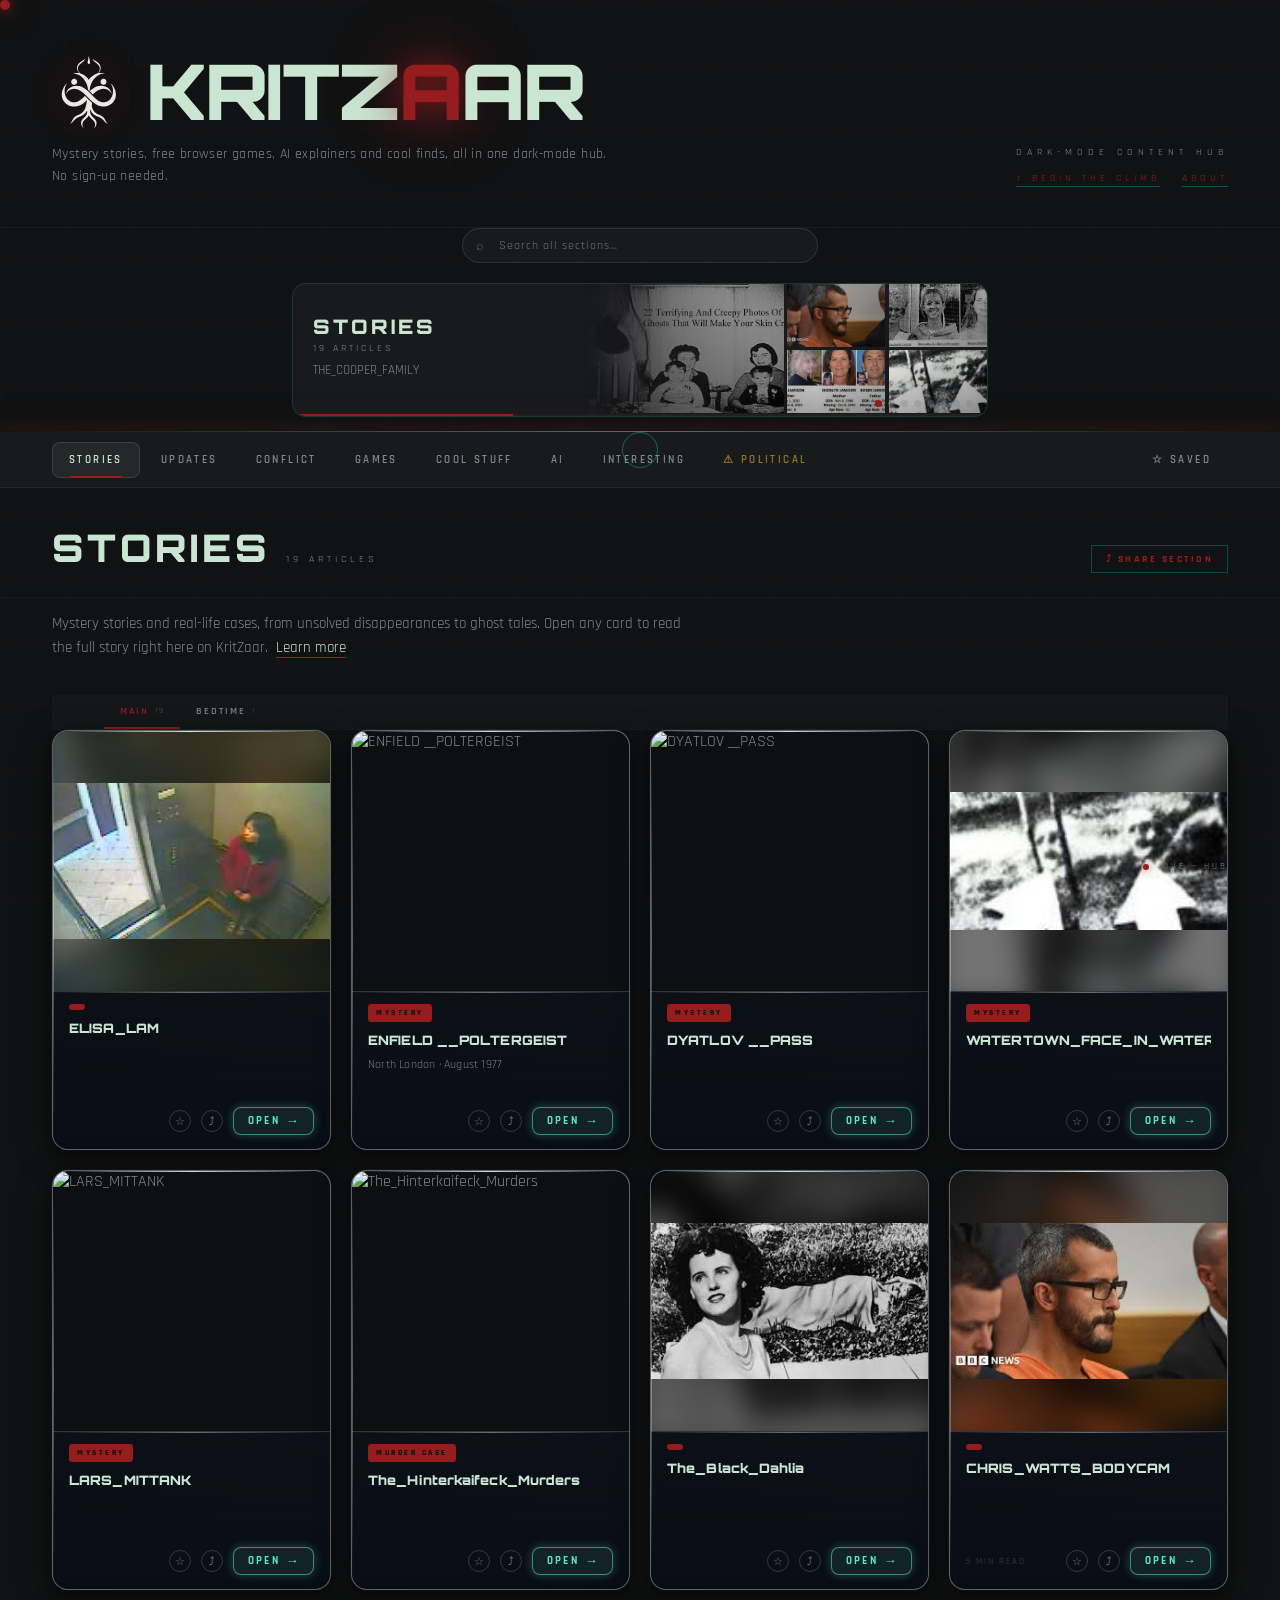
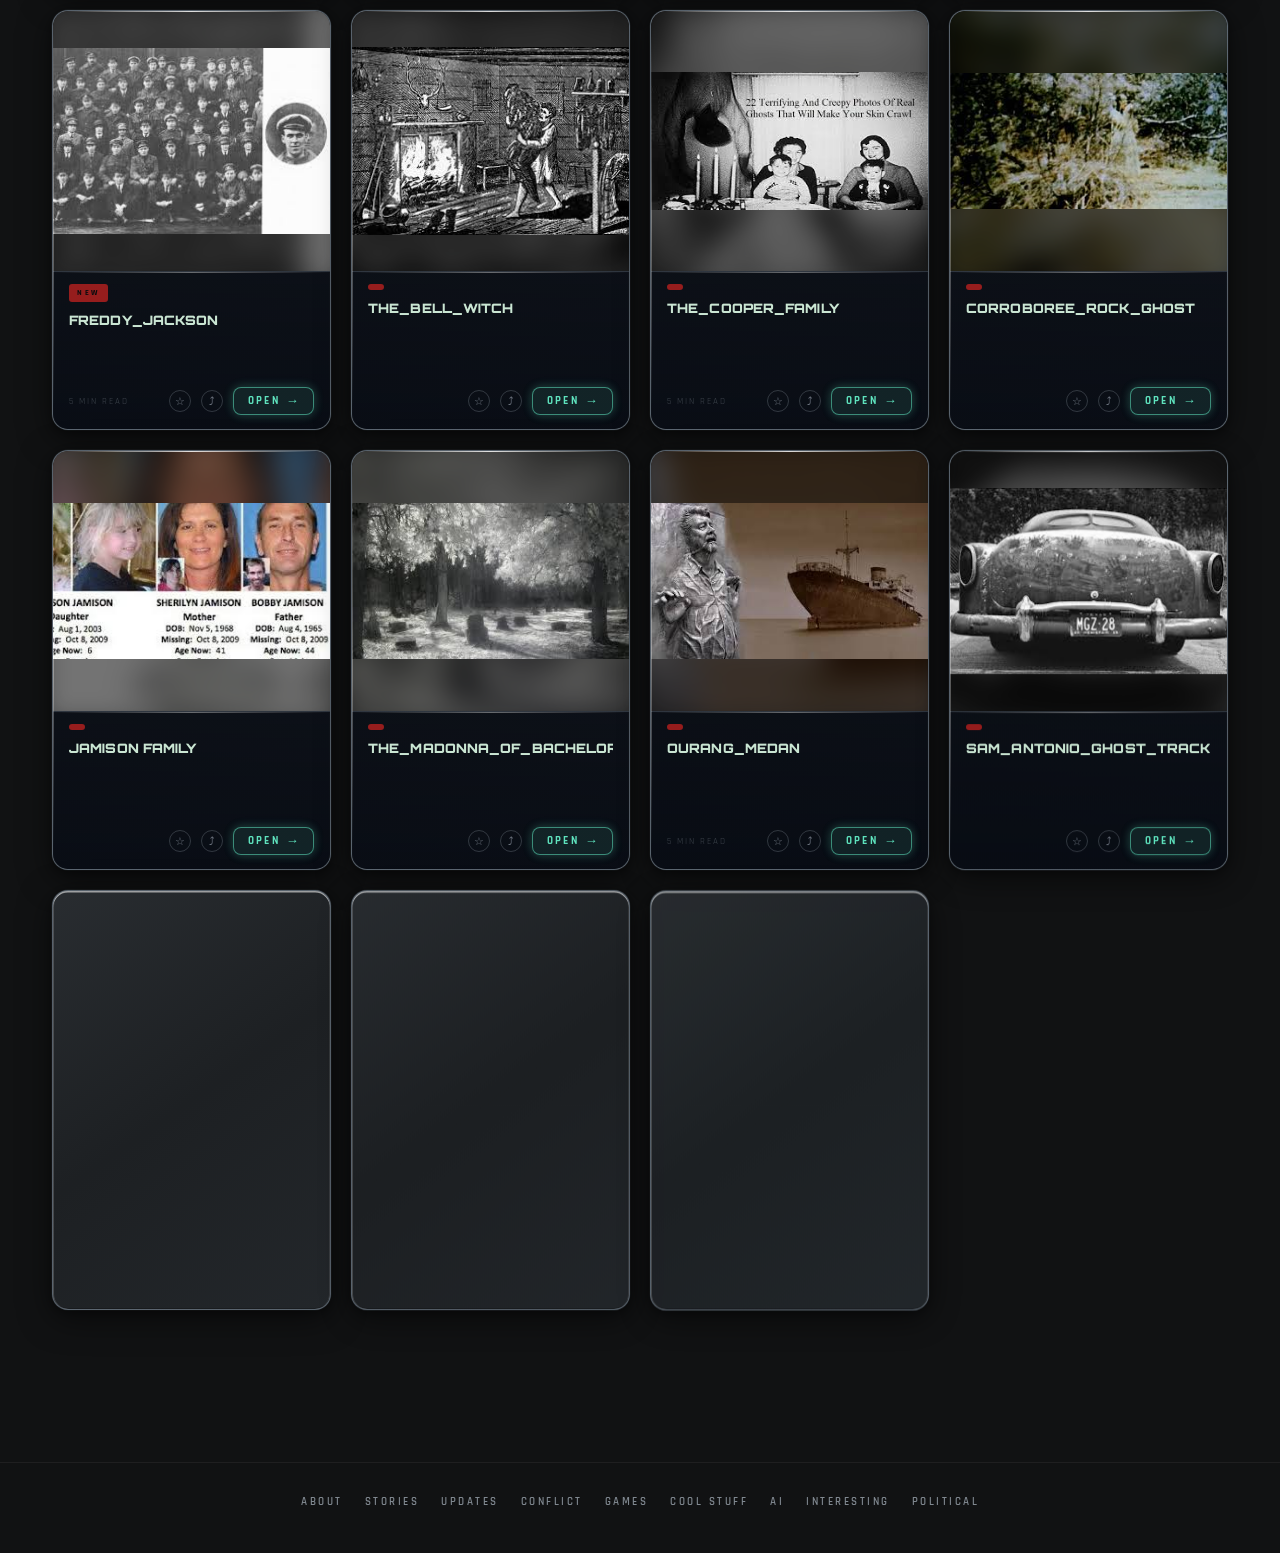
==== commit 1b166739: "Add files via upload" ====
--- a/index.html
+++ b/index.html
@@ -292,6 +292,29 @@
     .card-game .card-cta{--cc:#B98BF5;--ccg:rgba(185,139,245,.22);}
 
     /* Game iframe modal */
+
+    /* ══ CLICK PREVIEW SHEET — screenshot shown when a card is tapped ══ */
+    #kzPv{position:fixed;inset:0;z-index:1400;display:none;align-items:center;justify-content:center;padding:18px;background:rgba(0,0,0,.72);-webkit-backdrop-filter:blur(6px);backdrop-filter:blur(6px);}
+    #kzPv.show{display:flex;}
+    .kzpv-sheet{width:100%;max-width:640px;max-height:calc(100dvh - 36px);overflow:auto;background:var(--card);border:1px solid rgba(155,164,176,.16);border-radius:var(--kz-radius,16px);box-shadow:0 24px 80px rgba(0,0,0,.6);animation:kzpvIn .22s ease-out both;}
+    @keyframes kzpvIn{from{opacity:0;transform:translateY(14px) scale(.98)}to{opacity:1;transform:none}}
+    .kzpv-shot{position:relative;aspect-ratio:16/10;background:var(--bg);overflow:hidden;border-radius:var(--kz-radius,16px) var(--kz-radius,16px) 0 0;}
+    .kzpv-shot img{position:absolute;inset:0;width:100%;height:100%;object-fit:cover;object-position:top center;opacity:0;transition:opacity .35s;}
+    .kzpv-shot img.ready{opacity:1;}
+    .kzpv-shot.loading::after{content:'';position:absolute;inset:0;background:linear-gradient(100deg,transparent 30%,rgba(255,255,255,.06) 50%,transparent 70%);background-size:200% 100%;animation:kzpvSh 1.2s linear infinite;}
+    @keyframes kzpvSh{from{background-position:200% 0}to{background-position:-200% 0}}
+    .kzpv-shot.none{display:flex;align-items:center;justify-content:center;font-size:54px;color:var(--mint);background:radial-gradient(circle at 50% 40%,var(--mint-dim),var(--bg) 70%);}
+    .kzpv-x{position:absolute;top:10px;right:10px;z-index:2;width:38px;height:38px;border-radius:50%;border:1px solid rgba(255,255,255,.18);background:rgba(0,0,0,.55);color:#fff;font-size:16px;cursor:pointer;}
+    .kzpv-body{padding:18px 20px 20px;}
+    .kzpv-tag{display:inline-block;font-size:11px;font-weight:700;letter-spacing:2px;text-transform:uppercase;color:var(--mint);}
+    .kzpv-title{margin:6px 0 0;font-family:var(--kz-font-head,'Orbitron',sans-serif);font-size:clamp(18px,4.6vw,24px);line-height:1.25;color:var(--white);}
+    .kzpv-desc{margin:10px 0 0;font-size:16px;line-height:1.55;color:var(--slate);}
+    .kzpv-meta{margin-top:8px;font-size:13px;color:var(--slate);opacity:.85;}
+    .kzpv-actions{display:flex;gap:10px;margin-top:18px;flex-wrap:wrap;}
+    .kzpv-go{flex:1 1 180px;min-height:48px;border:0;border-radius:12px;background:var(--mint);color:var(--bg);font-weight:800;font-size:15px;letter-spacing:1px;cursor:pointer;}
+    .kzpv-sec{min-height:48px;padding:0 16px;border-radius:12px;border:1px solid rgba(155,164,176,.25);background:transparent;color:var(--white);font-size:15px;cursor:pointer;}
+    .kzpv-go:focus-visible,.kzpv-sec:focus-visible,.kzpv-x:focus-visible{outline:2px solid var(--mint);outline-offset:2px;}
+    @media(prefers-reduced-motion:reduce){.kzpv-sheet{animation:none}.kzpv-shot img{transition:none}.kzpv-shot.loading::after{animation:none}}
     #gameModal{position:fixed;inset:0;z-index:1500;background:rgba(0,0,0,var(--kz-game-dim));display:none;flex-direction:column;}
     #gameModal.show{display:flex;}
     .game-modal-bar{height:48px;background:rgba(22,24,26,0.98);border-bottom:1px solid rgba(var(--game-rgb),0.2);display:flex;align-items:center;padding:0 20px;gap:16px;flex-shrink:0;}
@@ -662,6 +685,26 @@
     <a href="interesting.html">Interesting</a>
   </nav>
 
+  <!-- Click preview sheet -->
+  <div id="kzPv" role="dialog" aria-modal="true" aria-labelledby="kzPvTitle">
+    <div class="kzpv-sheet" id="kzPvSheet">
+      <div class="kzpv-shot loading" id="kzPvShot">
+        <button class="kzpv-x" type="button" id="kzPvClose" aria-label="Close preview">✕</button>
+      </div>
+      <div class="kzpv-body">
+        <span class="kzpv-tag" id="kzPvTag"></span>
+        <h2 class="kzpv-title" id="kzPvTitle"></h2>
+        <p class="kzpv-desc" id="kzPvDesc"></p>
+        <div class="kzpv-meta" id="kzPvMeta"></div>
+        <div class="kzpv-actions">
+          <button class="kzpv-go" type="button" id="kzPvGo">Open</button>
+          <button class="kzpv-sec" type="button" id="kzPvSave">☆ Save</button>
+          <button class="kzpv-sec" type="button" id="kzPvShare">⤴ Share</button>
+        </div>
+      </div>
+    </div>
+  </div>
+
   <!-- Game iframe modal -->
   <div id="gameModal">
     <div class="game-modal-bar">
@@ -1080,7 +1123,7 @@
       ['accent','bg','card','gold','slate','white','danger','gradA','gradB','gameAccent'].forEach(k => { const c = col(t[k]); if (c) out[k] = c; });
       [['gridOpacity',0,20],['glowIntensity',0,100],['gradAngle',0,360],['radius',0,28],['readerWidth',480,960],['readerSize',13,24],['readerLine',1.3,2.4],['gameDim',0.5,1]].forEach(([k,lo,hi]) => { const n = num(t[k], lo, hi); if (n !== undefined) out[k] = n; });
       ['fontHead','fontBody'].forEach(k => { if (typeof t[k] === 'string' && KZ_FONTS[t[k]]) out[k] = t[k]; });
-      ['gradOn','gradWordmark','gradHeadings','cardGlow','anim'].forEach(k => { if (typeof t[k] === 'boolean') out[k] = t[k]; });
+      ['gradOn','gradWordmark','gradHeadings','cardGlow','anim','previewSheet','autoShot'].forEach(k => { if (typeof t[k] === 'boolean') out[k] = t[k]; });
       return out;
     }
     function kzApplyThemeExtras(t) {
@@ -1104,6 +1147,7 @@
       setv('--kz-reader-lh', t.readerLine ? String(+t.readerLine) : '');
       if (isHex(t.gameAccent)) { s.setProperty('--game', t.gameAccent); s.setProperty('--game-rgb', hexRgb(t.gameAccent)); } else { s.removeProperty('--game'); s.removeProperty('--game-rgb'); }
       setv('--kz-game-dim', t.gameDim !== undefined ? String(+t.gameDim) : '');
+      window.KZ_PV = { on: t.previewSheet !== false, auto: t.autoShot !== false };
     }
     function applyTheme(t) {
       if (!t) return;
@@ -1754,6 +1798,7 @@
 
     document.addEventListener('keydown', e => {
       if (e.key !== 'Escape') return;
+      if (kzClosePreview()) return;
       closeGame();
       if (document.getElementById('articlePage')?.classList.contains('show')) closeArticle();
     });
@@ -1853,6 +1898,88 @@
         openArticle(sectionId, sub, subsub, idx);
       }
     }
+
+
+    /* ── Click preview sheet: screenshot + summary before a card opens ── */
+    window.KZ_PV = window.KZ_PV || { on: true, auto: true };
+    let kzPvRef = null;
+    function kzPvSources(c) {
+      const list = [];
+      const add = u => { u = String(u || '').trim(); if (u && list.indexOf(u) === -1) list.push(u); };
+      add(c.preview);
+      if (window.KZ_PV.auto && /^https?:\/\//i.test(c.url || '')) add('https://s.wordpress.com/mshots/v1/' + encodeURIComponent(c.url) + '?w=960&h=600');
+      add(c.image);
+      return list;
+    }
+    function kzPvLoadShot(c, isGame) {
+      const box = document.getElementById('kzPvShot');
+      box.querySelectorAll('img,span[aria-hidden]').forEach(n => n.remove());
+      box.classList.remove('none'); box.classList.add('loading');
+      const srcs = kzPvSources(c);
+      const noShot = () => { box.classList.remove('loading'); box.classList.add('none'); box.insertAdjacentHTML('afterbegin', '<span aria-hidden="true">' + (isGame ? '▶' : '📖') + '</span>'); };
+      if (!srcs.length) { noShot(); return; }
+      let n = 0;
+      const img = new Image();
+      img.alt = c.title ? 'Preview of ' + c.title : 'Preview';
+      img.decoding = 'async';
+      img.onload = () => { box.classList.remove('loading'); img.classList.add('ready'); };
+      img.onerror = () => {
+        n++;
+        if (n < srcs.length) { img.src = srcs[n]; }
+        else { img.remove(); noShot(); }
+      };
+      box.insertBefore(img, box.firstChild);
+      img.src = srcs[0];
+    }
+    function kzShowPreview(sectionId, sub, subsub, idx, kind) {
+      const arr = resolveCardsArray(sectionId, sub, subsub);
+      const c = arr && arr[idx];
+      if (!c) { openCardRef(sectionId, sub, subsub, idx, kind); return; }
+      const isGame = kind === 'game';
+      kzPvRef = { sectionId, sub, subsub, idx, kind };
+      document.getElementById('kzPvTag').textContent = isGame ? '◈ Game' : (c.tag || '');
+      document.getElementById('kzPvTitle').textContent = c.title || '';
+      const d = c.desc || c.description || '';
+      const dEl = document.getElementById('kzPvDesc'); dEl.textContent = d; dEl.style.display = d ? '' : 'none';
+      const f = FEEDS[sectionId];
+      document.getElementById('kzPvMeta').textContent = [f && f.label, isGame ? 'Interactive' : (c.time ? c.time + ' read' : '')].filter(Boolean).join('  ·  ');
+      document.getElementById('kzPvGo').textContent = isGame ? '▶ Play now' : 'Read now';
+      const saved = isBookmarked(sectionId, articleSlug(c, idx));
+      document.getElementById('kzPvSave').textContent = saved ? '★ Saved' : '☆ Save';
+      kzPvLoadShot(c, isGame);
+      document.getElementById('kzPv').classList.add('show');
+      document.body.style.overflow = 'hidden';
+      setTimeout(() => document.getElementById('kzPvGo').focus({ preventScroll: true }), 30);
+    }
+    function kzClosePreview() {
+      const el = document.getElementById('kzPv');
+      if (!el.classList.contains('show')) return false;
+      el.classList.remove('show');
+      const img = document.querySelector('#kzPvShot img'); if (img) { img.onerror = img.onload = null; img.remove(); }
+      document.body.style.overflow = '';
+      return true;
+    }
+    function kzOpenCard(sectionId, sub, subsub, idx, kind) {
+      if (window.KZ_PV.on) kzShowPreview(sectionId, sub, subsub, idx, kind);
+      else openCardRef(sectionId, sub, subsub, idx, kind);
+    }
+    document.getElementById('kzPvClose').addEventListener('click', kzClosePreview);
+    document.getElementById('kzPv').addEventListener('click', e => { if (e.target.id === 'kzPv') kzClosePreview(); });
+    document.getElementById('kzPvGo').addEventListener('click', () => {
+      const r = kzPvRef; kzClosePreview(); if (r) openCardRef(r.sectionId, r.sub, r.subsub, r.idx, r.kind);
+    });
+    document.getElementById('kzPvSave').addEventListener('click', () => {
+      const r = kzPvRef; if (!r) return;
+      const arr = resolveCardsArray(r.sectionId, r.sub, r.subsub), c = arr && arr[r.idx]; if (!c) return;
+      const now = toggleBookmark(r.sectionId, r.sub, r.subsub, r.idx, c);
+      document.getElementById('kzPvSave').textContent = now ? '★ Saved' : '☆ Save';
+      showToast(now ? 'Saved' : 'Removed from Saved');
+    });
+    document.getElementById('kzPvShare').addEventListener('click', () => {
+      const r = kzPvRef; if (!r) return;
+      const info = cardShareInfo(r.sectionId, r.sub, r.subsub, r.idx, r.kind);
+      if (info) shareUrl(info.title, info.url);
+    });
 
     // Single delegated listener handles every card, current and future (sentinel-loaded, sub-tabs, etc.)
     document.getElementById('panelsContainer').addEventListener('click', async e => {
@@ -1877,7 +2004,7 @@
           renderSavedPanel();
           return;
         }
-        openCardRef(sectionId, hit.sub, hit.subsub, hit.idx, cardEl.dataset.kind);
+        kzOpenCard(sectionId, hit.sub, hit.subsub, hit.idx, cardEl.dataset.kind);
         return;
       }
 
@@ -1910,7 +2037,7 @@
         return;
       }
 
-      openCardRef(sectionId, sub, subsub, idx, kind);
+      kzOpenCard(sectionId, sub, subsub, idx, kind);
     });
 
     /* ── Sitewide search ── */
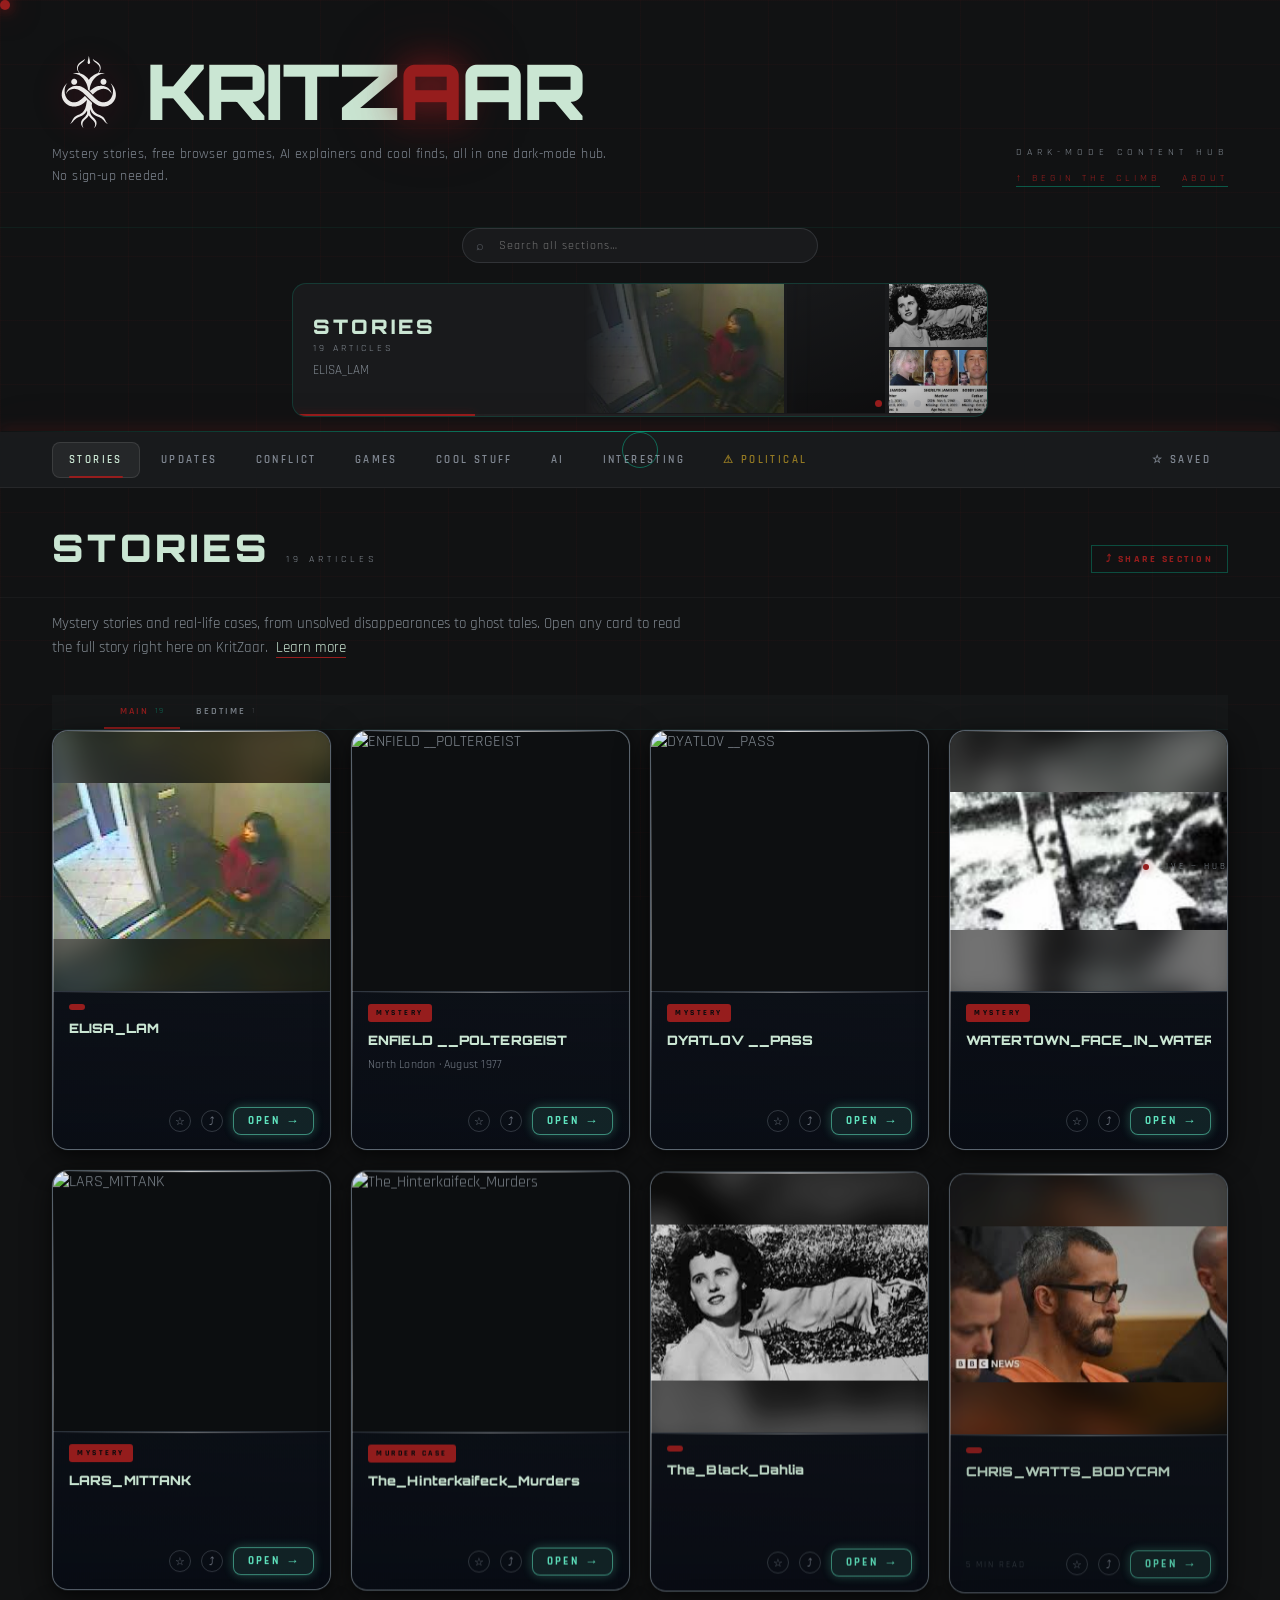
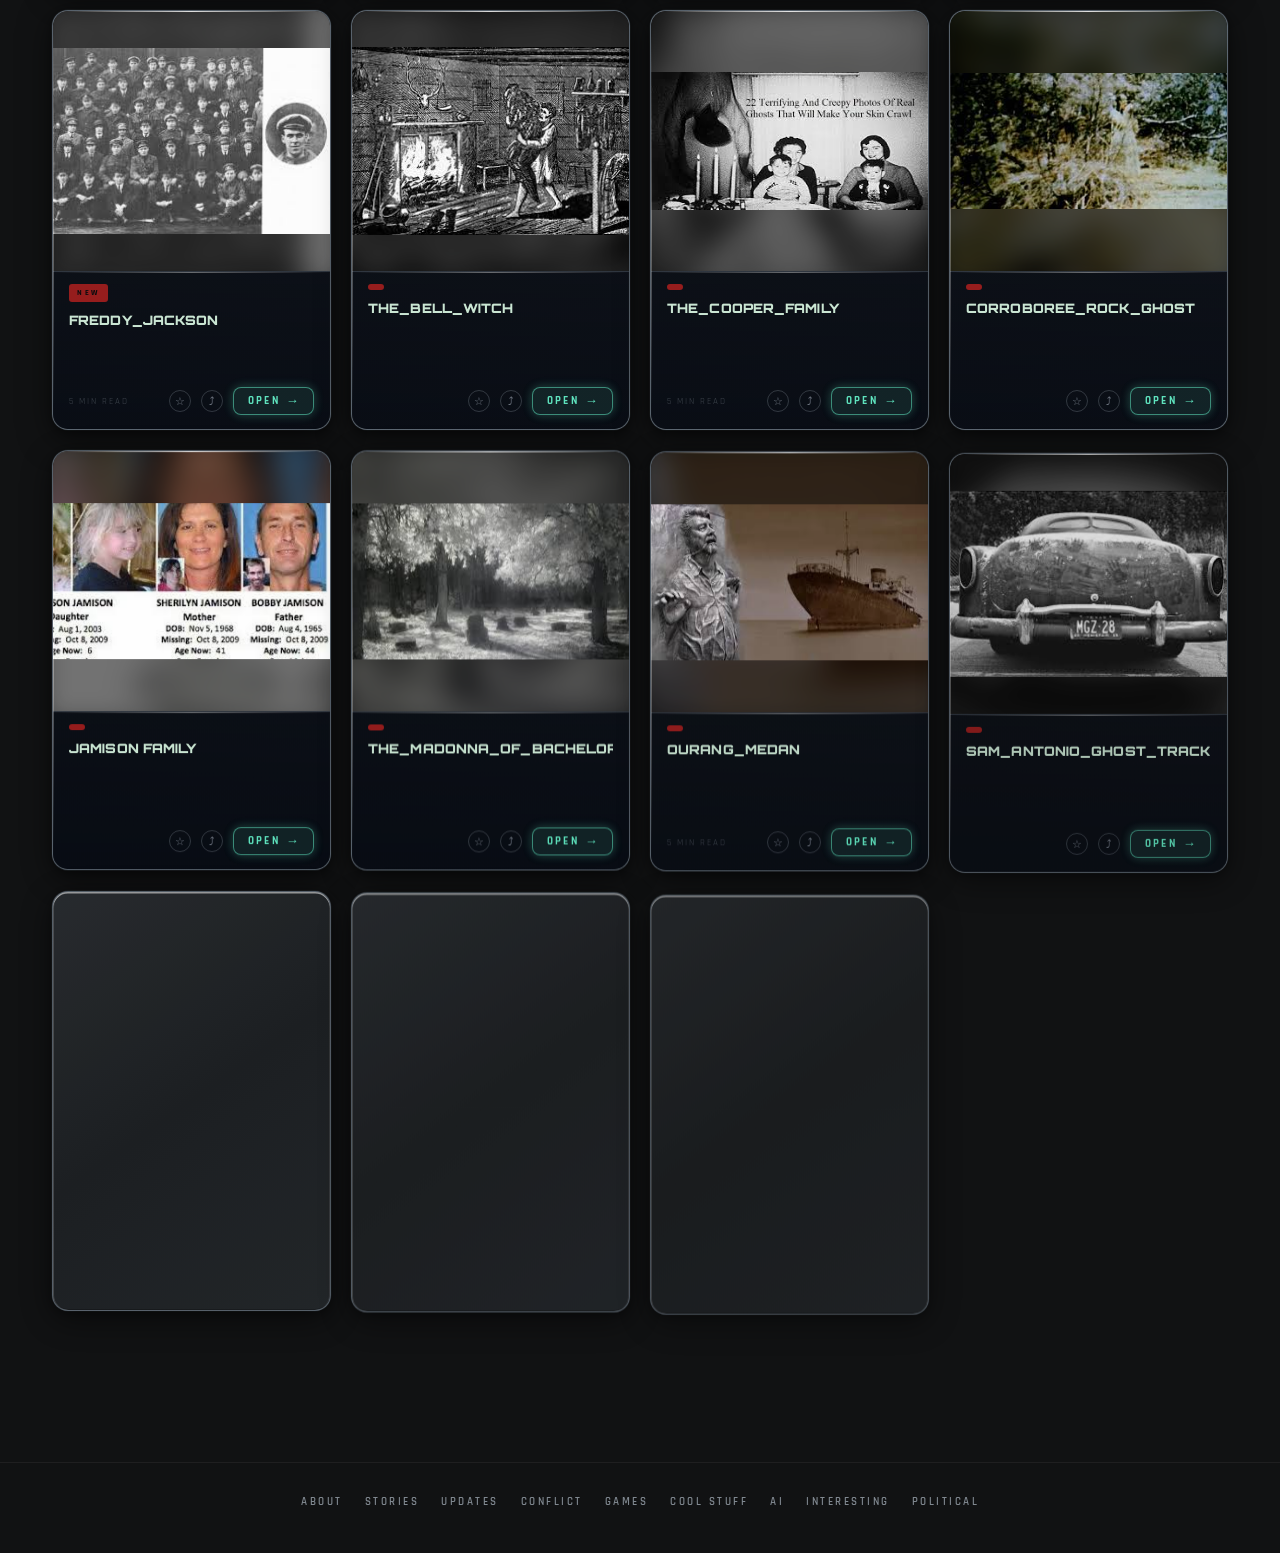
==== commit 7f48d388: "Add files via upload" ====
--- a/index.html
+++ b/index.html
@@ -257,6 +257,10 @@
       background:linear-gradient(to bottom,rgba(6,10,16,0.0),transparent);
       pointer-events:none;border-radius:16px 16px 0 0;
     }
+    .card-overlay .ov-shot{position:relative;flex:1 1 auto;min-height:84px;margin:-6px 0 12px;border-radius:10px;overflow:hidden;background:rgba(255,255,255,.04);}
+    .ov-shot img{position:absolute;inset:0;width:100%;height:100%;object-fit:cover;opacity:0;transition:opacity .35s;}
+    .ov-shot img.ready{opacity:1;}
+    .ov-shot.loading::after{content:'';position:absolute;inset:0;background:linear-gradient(100deg,transparent 30%,rgba(255,255,255,.07) 50%,transparent 70%);background-size:200% 100%;animation:kzpvSh 1.2s linear infinite;}
     .ov-tag{font-family:var(--kz-font-body);font-size:8px;font-weight:700;letter-spacing:3px;text-transform:uppercase;color:var(--mint);margin-bottom:10px;}
     .card-gold .ov-tag{color:var(--gold);}
     .card-game .ov-tag{color:var(--game);}
@@ -1123,7 +1127,7 @@
       ['accent','bg','card','gold','slate','white','danger','gradA','gradB','gameAccent'].forEach(k => { const c = col(t[k]); if (c) out[k] = c; });
       [['gridOpacity',0,20],['glowIntensity',0,100],['gradAngle',0,360],['radius',0,28],['readerWidth',480,960],['readerSize',13,24],['readerLine',1.3,2.4],['gameDim',0.5,1]].forEach(([k,lo,hi]) => { const n = num(t[k], lo, hi); if (n !== undefined) out[k] = n; });
       ['fontHead','fontBody'].forEach(k => { if (typeof t[k] === 'string' && KZ_FONTS[t[k]]) out[k] = t[k]; });
-      ['gradOn','gradWordmark','gradHeadings','cardGlow','anim','previewSheet','autoShot'].forEach(k => { if (typeof t[k] === 'boolean') out[k] = t[k]; });
+      ['gradOn','gradWordmark','gradHeadings','cardGlow','anim','previewSheet','autoShot','hoverShot'].forEach(k => { if (typeof t[k] === 'boolean') out[k] = t[k]; });
       return out;
     }
     function kzApplyThemeExtras(t) {
@@ -1147,7 +1151,7 @@
       setv('--kz-reader-lh', t.readerLine ? String(+t.readerLine) : '');
       if (isHex(t.gameAccent)) { s.setProperty('--game', t.gameAccent); s.setProperty('--game-rgb', hexRgb(t.gameAccent)); } else { s.removeProperty('--game'); s.removeProperty('--game-rgb'); }
       setv('--kz-game-dim', t.gameDim !== undefined ? String(+t.gameDim) : '');
-      window.KZ_PV = { on: t.previewSheet !== false, auto: t.autoShot !== false };
+      window.KZ_PV = { on: t.previewSheet !== false, auto: t.autoShot !== false, hover: t.hoverShot !== false };
     }
     function applyTheme(t) {
       if (!t) return;
@@ -1901,36 +1905,72 @@
 
 
     /* ── Click preview sheet: screenshot + summary before a card opens ── */
-    window.KZ_PV = window.KZ_PV || { on: true, auto: true };
+    window.KZ_PV = window.KZ_PV || { on: true, auto: true, hover: true };
     let kzPvRef = null;
-    function kzPvSources(c) {
+    /* Screenshot sources, best first: admin-supplied screenshot -> automatic screenshot of the
+       card's OWN target site (c.url, i.e. the user's site, never this repo's site) -> card image. */
+    function kzPvSources(c, opts) {
+      opts = opts || {};
       const list = [];
-      const add = u => { u = String(u || '').trim(); if (u && list.indexOf(u) === -1) list.push(u); };
+      const add = (u, auto) => { u = String(u || '').trim(); if (u && !list.some(x => x.url === u)) list.push({ url: u, auto: !!auto }); };
       add(c.preview);
-      if (window.KZ_PV.auto && /^https?:\/\//i.test(c.url || '')) add('https://s.wordpress.com/mshots/v1/' + encodeURIComponent(c.url) + '?w=960&h=600');
-      add(c.image);
+      if (window.KZ_PV.auto && /^https?:\/\//i.test(c.url || '')) add('https://s.wordpress.com/mshots/v1/' + encodeURIComponent(c.url) + '?w=960&h=600', true);
+      if (!opts.noImage) add(c.image);
       return list;
     }
-    function kzPvLoadShot(c, isGame) {
-      const box = document.getElementById('kzPvShot');
-      box.querySelectorAll('img,span[aria-hidden]').forEach(n => n.remove());
-      box.classList.remove('none'); box.classList.add('loading');
-      const srcs = kzPvSources(c);
-      const noShot = () => { box.classList.remove('loading'); box.classList.add('none'); box.insertAdjacentHTML('afterbegin', '<span aria-hidden="true">' + (isGame ? '▶' : '📖') + '</span>'); };
-      if (!srcs.length) { noShot(); return; }
-      let n = 0;
+    /* Shared loader (click sheet + hover overlay). mshots answers instantly with a small
+       "generating" placeholder (HTTP 200), so onerror never fires: detect it by width, retry
+       a few times while the real shot renders, then fall through to the next source. */
+    function kzShotLoad(box, c, opts, onNone) {
+      const tok = box._kzTok = (box._kzTok || 0) + 1;
+      box.querySelectorAll('img').forEach(n => { n.onload = n.onerror = null; n.remove(); });
+      const srcs = kzPvSources(c, opts);
+      if (!srcs.length) { onNone(); return false; }
+      let n = 0, tries = 0;
       const img = new Image();
       img.alt = c.title ? 'Preview of ' + c.title : 'Preview';
       img.decoding = 'async';
-      img.onload = () => { box.classList.remove('loading'); img.classList.add('ready'); };
-      img.onerror = () => {
-        n++;
-        if (n < srcs.length) { img.src = srcs[n]; }
-        else { img.remove(); noShot(); }
+      img.style.objectPosition = (c.previewPosX ?? 50) + '% ' + (c.previewPosY ?? 50) + '%';
+      const next = () => { n++; tries = 0; if (n < srcs.length) img.src = srcs[n].url; else { img.remove(); onNone(); } };
+      img.onload = () => {
+        if (box._kzTok !== tok) return;
+        const s = srcs[n];
+        if (s.auto && img.naturalWidth < 600) {
+          if (tries++ < 4) { setTimeout(() => { if (box._kzTok === tok) img.src = s.url + '&r=' + Date.now(); }, 2500); }
+          else next();
+          return;
+        }
+        box.classList.remove('loading'); img.classList.add('ready');
       };
+      img.onerror = () => { if (box._kzTok === tok) next(); };
       box.insertBefore(img, box.firstChild);
-      img.src = srcs[0];
-    }
+      img.src = srcs[0].url;
+      return true;
+    }
+    function kzPvLoadShot(c, isGame) {
+      const box = document.getElementById('kzPvShot');
+      box.querySelectorAll('span[aria-hidden]').forEach(n => n.remove());
+      box.classList.remove('none'); box.classList.add('loading');
+      kzShotLoad(box, c, {}, () => { box.classList.remove('loading'); box.classList.add('none'); box.insertAdjacentHTML('afterbegin', '<span aria-hidden="true">' + (isGame ? '▶' : '📖') + '</span>'); });
+    }
+    /* Hover preview: when the cursor enters a card, its overlay shows the screenshot (loaded once). */
+    (function () {
+      const pc = document.getElementById('panelsContainer');
+      if (!pc || !window.matchMedia || !matchMedia('(hover:hover)').matches) return;
+      pc.addEventListener('mouseover', e => {
+        if (!window.KZ_PV.hover) return;
+        const cardEl = e.target.closest && e.target.closest('.card');
+        if (!cardEl || cardEl.dataset.kzHov || cardEl.dataset.savedSection) return;
+        cardEl.dataset.kzHov = '1';
+        const arr = resolveCardsArray(cardEl.dataset.section, cardEl.dataset.sub || null, cardEl.dataset.subsub || null);
+        const c = arr && arr[parseInt(cardEl.dataset.idx, 10)], ov = cardEl.querySelector('.card-overlay');
+        if (!c || !ov) return;
+        const isGame = cardEl.dataset.kind === 'game';
+        const box = document.createElement('div'); box.className = 'ov-shot loading';
+        ov.insertBefore(box, ov.firstChild);
+        kzShotLoad(box, c, { noImage: !isGame }, () => box.remove());
+      });
+    })();
     function kzShowPreview(sectionId, sub, subsub, idx, kind) {
       const arr = resolveCardsArray(sectionId, sub, subsub);
       const c = arr && arr[idx];
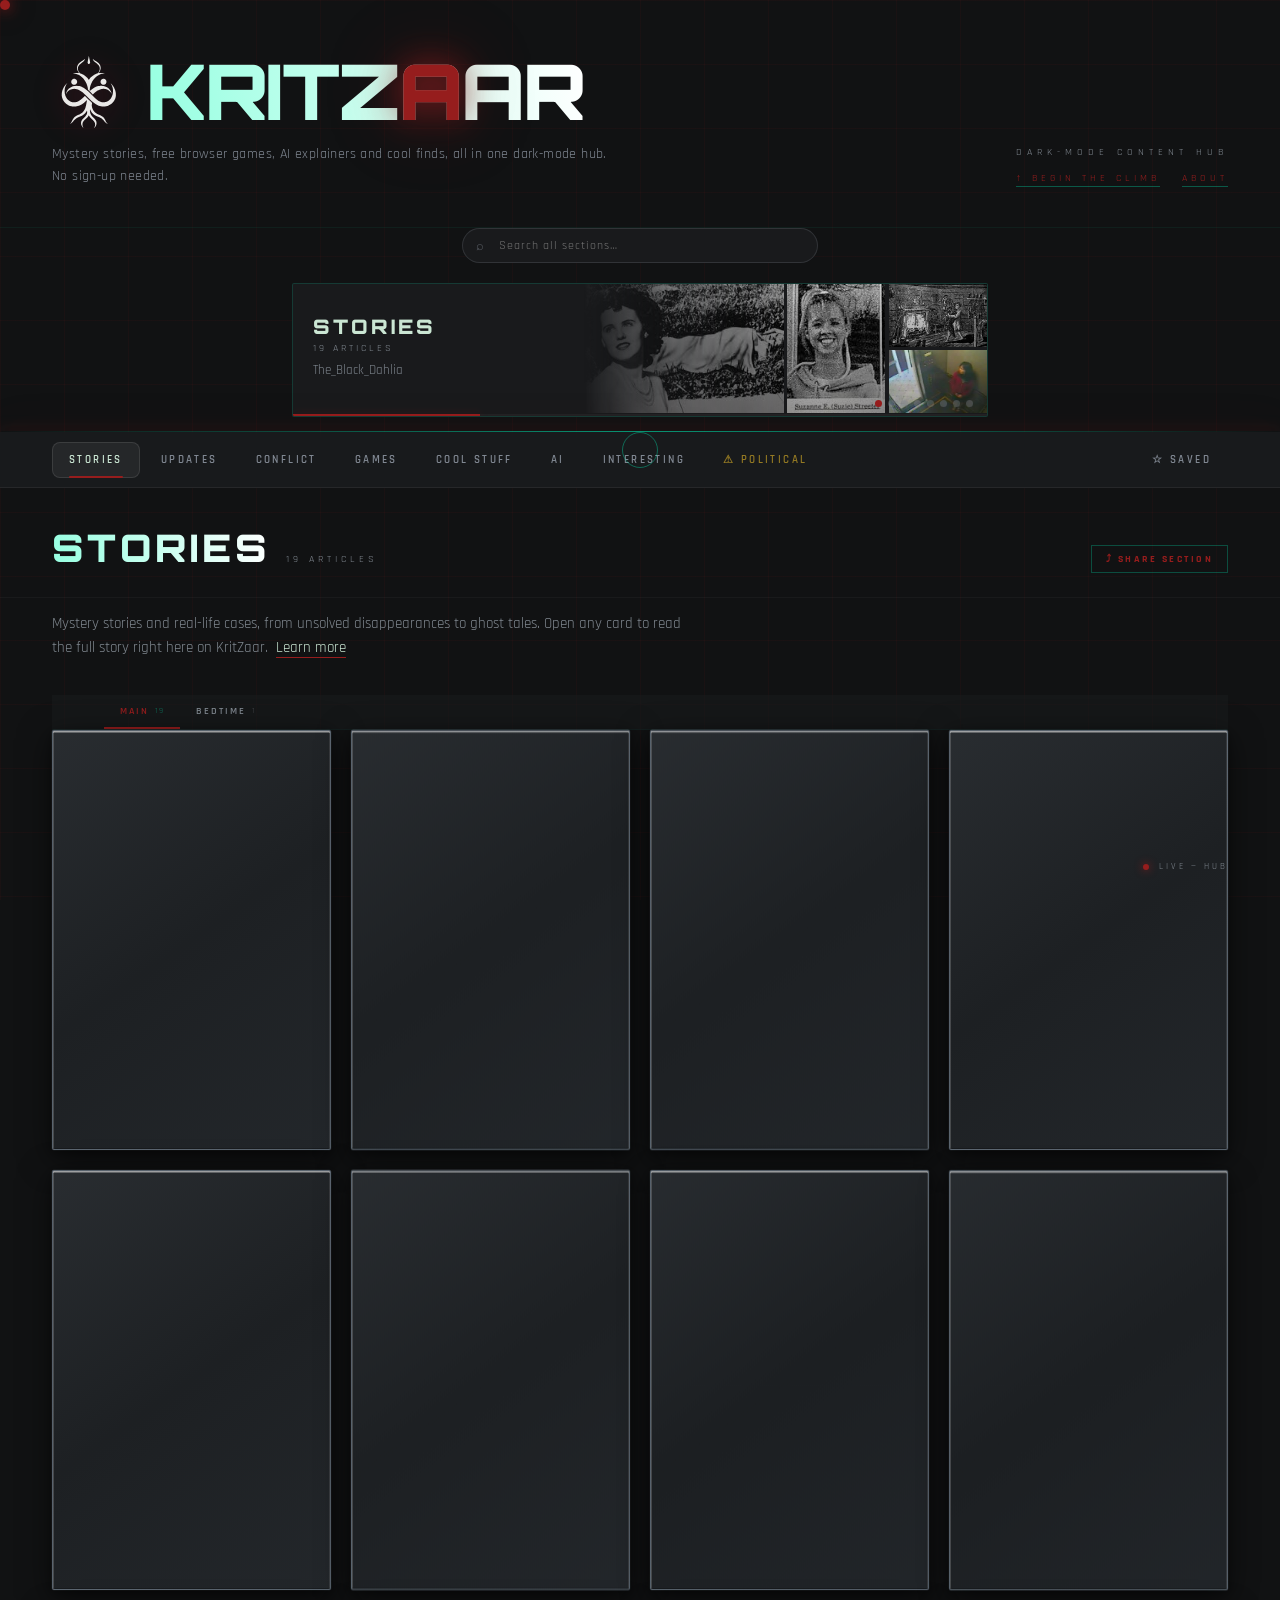
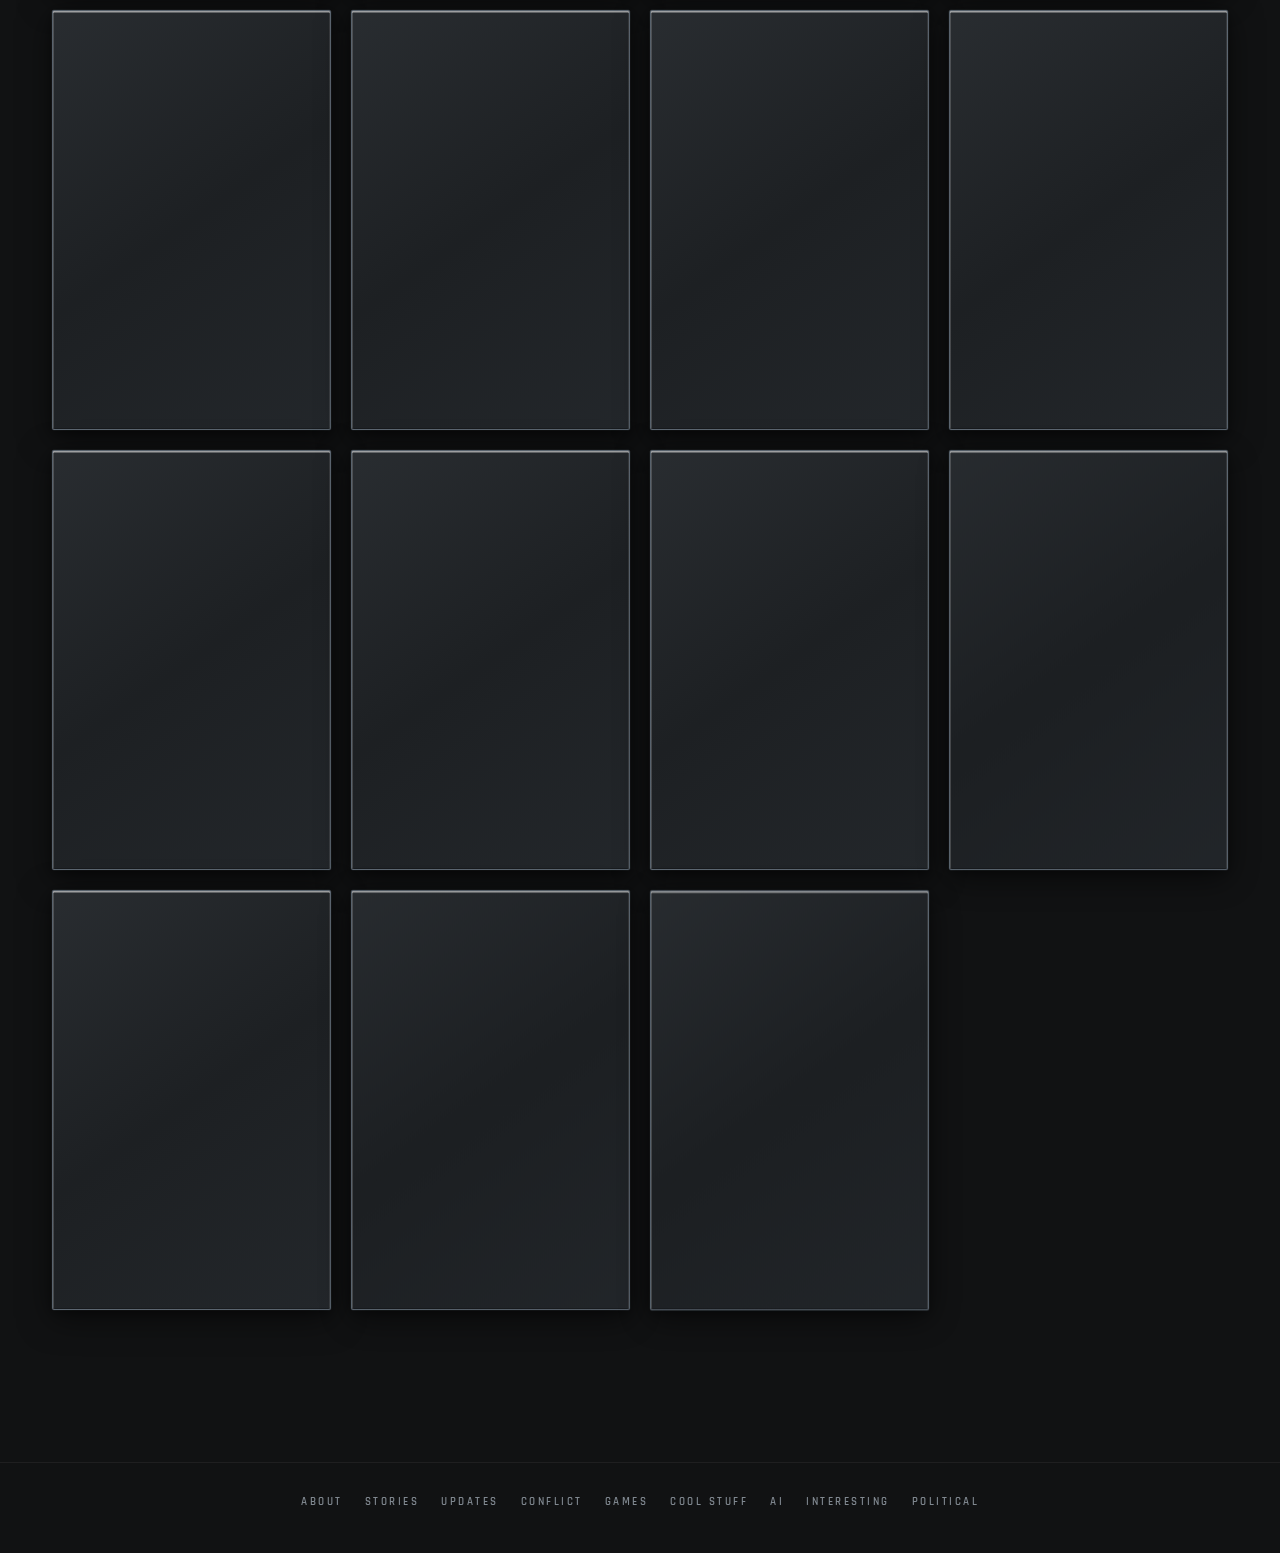
==== commit cb8512c4: "Add files via upload" ====
--- a/index.html
+++ b/index.html
@@ -261,6 +261,17 @@
     .ov-shot img{position:absolute;inset:0;width:100%;height:100%;object-fit:cover;opacity:0;transition:opacity .35s;}
     .ov-shot img.ready{opacity:1;}
     .ov-shot.loading::after{content:'';position:absolute;inset:0;background:linear-gradient(100deg,transparent 30%,rgba(255,255,255,.07) 50%,transparent 70%);background-size:200% 100%;animation:kzpvSh 1.2s linear infinite;}
+    .kz-live{position:absolute;inset:0;overflow:hidden;background:#0b0d0f;}
+    .kz-live iframe{position:absolute;left:0;top:0;border:0;background:#fff;transform-origin:0 0;}
+    .kz-live.noint iframe,.kz-live.noint .kz-txt{pointer-events:none;}
+    .kz-txt{position:absolute;inset:0;overflow:auto;padding:14px 16px;font:14px/1.6 var(--kz-font-body,sans-serif);color:var(--white);background:var(--card);}
+    .kz-live.noint .kz-txt{overflow:hidden;}
+    .kz-txt h4{margin:0 0 10px;font:900 15px/1.35 var(--kz-font-head,sans-serif);} .kz-txt p{margin:0 0 10px;color:var(--slate);}
+    .kz-live-badge{position:absolute;left:8px;bottom:8px;z-index:3;padding:3px 8px;border-radius:20px;font:700 9px/1.4 var(--kz-font-body,sans-serif);letter-spacing:2px;color:#06110d;background:var(--mint);pointer-events:none;opacity:.9;}
+    .kz-tap{position:absolute;z-index:3;width:46px;height:46px;margin:-23px 0 0 -23px;border-radius:50%;border:2px solid var(--mint);background:rgba(255,255,255,.18);pointer-events:none;animation:kzTap .9s ease-out forwards;}
+    @keyframes kzTap{from{transform:scale(.3);opacity:1}to{transform:scale(1.5);opacity:0}}
+    .kzpv-shot.live{aspect-ratio:auto;height:min(60dvh,520px);}
+    .kzpv-x{z-index:5;}
     .ov-tag{font-family:var(--kz-font-body);font-size:8px;font-weight:700;letter-spacing:3px;text-transform:uppercase;color:var(--mint);margin-bottom:10px;}
     .card-gold .ov-tag{color:var(--gold);}
     .card-game .ov-tag{color:var(--game);}
@@ -1947,28 +1958,127 @@
       img.src = srcs[0].url;
       return true;
     }
+    /* ══ LIVE PREVIEW — shows the real page / game / article text instead of a cover image ══
+       Per-card options (set in the admin): previewMode live|image, previewDevice phone|tablet|desktop,
+       previewScroll / previewScrollEnd (px), previewSpeed (px/s), previewInteractive, previewTaps ("x%,y%,sec" per line). */
+    const KZ_DEV = { phone: [420, 780], tablet: [820, 1060], desktop: [1280, 800] };
+    function kzLiveSpec(c, isGame) {
+      if (c.previewMode === 'image') return null;
+      if (/^https?:\/\//i.test(c.url || '')) return { type: 'frame', url: c.url };
+      if (!isGame && ((c.content || '').trim() || c.desc || c.description)) return { type: 'text' };
+      return null;
+    }
+    function kzParseTaps(v) {
+      const lines = Array.isArray(v) ? v.map(t => [t.x, t.y, t.t]) : String(v || '').split(/\n/).map(l => l.split(/[,\s]+/));
+      return lines.map(a => ({ x: +a[0], y: +a[1], t: +a[2] || 0 })).filter(t => isFinite(t.x) && isFinite(t.y) && t.x >= 0 && t.x <= 100 && t.y >= 0 && t.y <= 100);
+    }
+    function kzLiveMount(box, c, isGame, interactive, onFail) {
+      const spec = kzLiveSpec(c, isGame); if (!spec) return null;
+      const wrap = document.createElement('div'); wrap.className = 'kz-live' + (interactive ? '' : ' noint');
+      box.insertBefore(wrap, box.firstChild);
+      const timers = [], H = { destroy() { timers.forEach(clearTimeout); timers.length = 0; cancelAnimationFrame(H.raf); clearInterval(H.iv); if (H.ro) H.ro.disconnect(); wrap.remove(); } };
+      const start = Math.max(0, +c.previewScroll || 0), end = Math.max(start, +c.previewScrollEnd || start), speed = Math.max(5, +c.previewSpeed || 40);
+      const dev = KZ_DEV[c.previewDevice] || KZ_DEV.desktop, taps = kzParseTaps(c.previewTaps);
+      let setOff, frame = null, userTook = false;
+      if (spec.type === 'frame') {
+        frame = document.createElement('iframe');
+        frame.setAttribute('loading', 'eager'); frame.setAttribute('referrerpolicy', 'no-referrer');
+        frame.setAttribute('allow', 'fullscreen'); frame.title = 'Live preview of ' + (c.title || 'content');
+        let loaded = false;
+        frame.addEventListener('load', () => { loaded = true; box.classList.remove('loading'); });
+        timers.push(setTimeout(() => { if (!loaded) { H.destroy(); onFail && onFail(); } }, 9000));
+        const layout = () => {
+          const sc = (wrap.clientWidth || 1) / dev[0];
+          frame.style.width = dev[0] + 'px';
+          frame.style.height = Math.ceil((wrap.clientHeight || 1) / sc + end) + 'px';
+          H.sc = sc; setOff(H.off || start);
+        };
+        setOff = off => { H.off = off; frame.style.transform = 'scale(' + H.sc + ') translateY(' + (-off) + 'px)'; };
+        wrap.appendChild(frame); layout(); frame.src = spec.url;
+        if (window.ResizeObserver) { H.ro = new ResizeObserver(layout); H.ro.observe(wrap); }
+      } else {
+        const txt = document.createElement('div'); txt.className = 'kz-txt';
+        const raw = (c.content || '').trim();
+        txt.innerHTML = '<h4>' + escHtml(c.title || '') + '</h4>' + (raw ? raw.split(/\n{2,}/).map(p => '<p>' + escHtml(p).replace(/\n/g, '<br>') + '</p>').join('') : '<p>' + escHtml(c.desc || c.description || '') + '</p>');
+        wrap.appendChild(txt); box.classList.remove('loading');
+        setOff = off => { H.off = off; txt.scrollTop = off; };
+        requestAnimationFrame(() => setOff(start));
+      }
+      // auto-scroll demo (start -> end -> back), stops as soon as the visitor touches the content
+      if (end > start) {
+        let dir = 1, last = performance.now(), hold = 0, off = start;
+        const stop = () => { userTook = true; cancelAnimationFrame(H.raf); };
+        if (interactive) ['pointerdown', 'wheel', 'touchstart'].forEach(ev => wrap.addEventListener(ev, stop, { passive: true, once: true }));
+        const tick = now => {
+          if (userTook) return;
+          const dt = Math.min(0.05, (now - last) / 1000); last = now;
+          if (hold > 0) hold -= dt; else {
+            off += dir * speed * dt;
+            if (off >= end) { off = end; dir = -1; hold = 1.5; } else if (off <= start) { off = start; dir = 1; hold = 1.5; }
+            setOff(off);
+          }
+          H.raf = requestAnimationFrame(tick);
+        };
+        H.raf = requestAnimationFrame(tick);
+      }
+      // tap guides: a ripple at each admin-set point (also posted to the page as {kz:'preview-tap',x,y} for games that listen)
+      if (taps.length) {
+        const cycle = (Math.max.apply(null, taps.map(t => t.t)) + 2) * 1000;
+        const run = () => taps.forEach(tp => timers.push(setTimeout(() => {
+          const r = document.createElement('i'); r.className = 'kz-tap'; r.style.left = tp.x + '%'; r.style.top = tp.y + '%';
+          wrap.appendChild(r); setTimeout(() => r.remove(), 950);
+          try { frame && frame.contentWindow && frame.contentWindow.postMessage({ kz: 'preview-tap', x: tp.x, y: tp.y }, '*'); } catch (_) {}
+        }, tp.t * 1000)));
+        run(); H.iv = setInterval(run, cycle);
+      }
+      const badge = document.createElement('span'); badge.className = 'kz-live-badge';
+      badge.textContent = interactive ? 'LIVE · scroll & tap' : 'LIVE'; wrap.appendChild(badge);
+      return H;
+    }
+    function kzLiveDestroy(box) { if (box._kzLive) { box._kzLive.destroy(); box._kzLive = null; } }
     function kzPvLoadShot(c, isGame) {
       const box = document.getElementById('kzPvShot');
+      kzLiveDestroy(box);
       box.querySelectorAll('span[aria-hidden]').forEach(n => n.remove());
-      box.classList.remove('none'); box.classList.add('loading');
-      kzShotLoad(box, c, {}, () => { box.classList.remove('loading'); box.classList.add('none'); box.insertAdjacentHTML('afterbegin', '<span aria-hidden="true">' + (isGame ? '▶' : '📖') + '</span>'); });
-    }
-    /* Hover preview: when the cursor enters a card, its overlay shows the screenshot (loaded once). */
+      box.classList.remove('none', 'live'); box.classList.add('loading');
+      const none = () => { box.classList.remove('loading', 'live'); box.classList.add('none'); box.insertAdjacentHTML('afterbegin', '<span aria-hidden="true">' + (isGame ? '▶' : '📖') + '</span>'); };
+      const fallback = () => { box.classList.remove('live'); box.classList.add('loading'); kzShotLoad(box, c, {}, none); };
+      const live = kzLiveMount(box, c, isGame, c.previewInteractive !== 'no' && c.previewInteractive !== false, fallback);
+      if (live) { box._kzLive = live; box.classList.add('live'); } else fallback();
+    }
+    /* Hover preview: after a short delay the card overlay shows the live content (not interactive);
+       it is torn down on leave so only one page/game runs at a time. */
+    let kzHovCard = null, kzHovTimer = 0, kzHovBox = null;
+    function kzHovStop() {
+      clearTimeout(kzHovTimer);
+      if (kzHovBox) { kzLiveDestroy(kzHovBox); kzHovBox._kzTok = (kzHovBox._kzTok || 0) + 1; kzHovBox.remove(); kzHovBox = null; }
+      kzHovCard = null;
+    }
+    function kzHovStart(cardEl) {
+      const arr = resolveCardsArray(cardEl.dataset.section, cardEl.dataset.sub || null, cardEl.dataset.subsub || null);
+      const c = arr && arr[parseInt(cardEl.dataset.idx, 10)], ov = cardEl.querySelector('.card-overlay');
+      if (!c || !ov) return;
+      const isGame = cardEl.dataset.kind === 'game';
+      const box = kzHovBox = document.createElement('div'); box.className = 'ov-shot loading';
+      ov.insertBefore(box, ov.firstChild);
+      const drop = () => { if (kzHovBox === box) kzHovBox = null; box.remove(); };
+      const viaImage = () => kzShotLoad(box, c, { noImage: !isGame }, drop);
+      const live = kzLiveMount(box, c, isGame, false, viaImage);
+      if (live) box._kzLive = live; else viaImage();
+    }
     (function () {
       const pc = document.getElementById('panelsContainer');
       if (!pc || !window.matchMedia || !matchMedia('(hover:hover)').matches) return;
       pc.addEventListener('mouseover', e => {
         if (!window.KZ_PV.hover) return;
         const cardEl = e.target.closest && e.target.closest('.card');
-        if (!cardEl || cardEl.dataset.kzHov || cardEl.dataset.savedSection) return;
-        cardEl.dataset.kzHov = '1';
-        const arr = resolveCardsArray(cardEl.dataset.section, cardEl.dataset.sub || null, cardEl.dataset.subsub || null);
-        const c = arr && arr[parseInt(cardEl.dataset.idx, 10)], ov = cardEl.querySelector('.card-overlay');
-        if (!c || !ov) return;
-        const isGame = cardEl.dataset.kind === 'game';
-        const box = document.createElement('div'); box.className = 'ov-shot loading';
-        ov.insertBefore(box, ov.firstChild);
-        kzShotLoad(box, c, { noImage: !isGame }, () => box.remove());
+        if (!cardEl || cardEl === kzHovCard || cardEl.dataset.savedSection) return;
+        kzHovStop(); kzHovCard = cardEl; kzHovTimer = setTimeout(() => kzHovStart(cardEl), 350);
+      });
+      pc.addEventListener('mouseout', e => {
+        if (!kzHovCard) return;
+        const to = e.relatedTarget; if (to && kzHovCard.contains(to)) return;
+        kzHovStop();
       });
     })();
     function kzShowPreview(sectionId, sub, subsub, idx, kind) {
@@ -1986,8 +2096,8 @@
       document.getElementById('kzPvGo').textContent = isGame ? '▶ Play now' : 'Read now';
       const saved = isBookmarked(sectionId, articleSlug(c, idx));
       document.getElementById('kzPvSave').textContent = saved ? '★ Saved' : '☆ Save';
+      document.getElementById('kzPv').classList.add('show');
       kzPvLoadShot(c, isGame);
-      document.getElementById('kzPv').classList.add('show');
       document.body.style.overflow = 'hidden';
       setTimeout(() => document.getElementById('kzPvGo').focus({ preventScroll: true }), 30);
     }
@@ -1995,6 +2105,7 @@
       const el = document.getElementById('kzPv');
       if (!el.classList.contains('show')) return false;
       el.classList.remove('show');
+      kzLiveDestroy(document.getElementById('kzPvShot'));
       const img = document.querySelector('#kzPvShot img'); if (img) { img.onerror = img.onload = null; img.remove(); }
       document.body.style.overflow = '';
       return true;
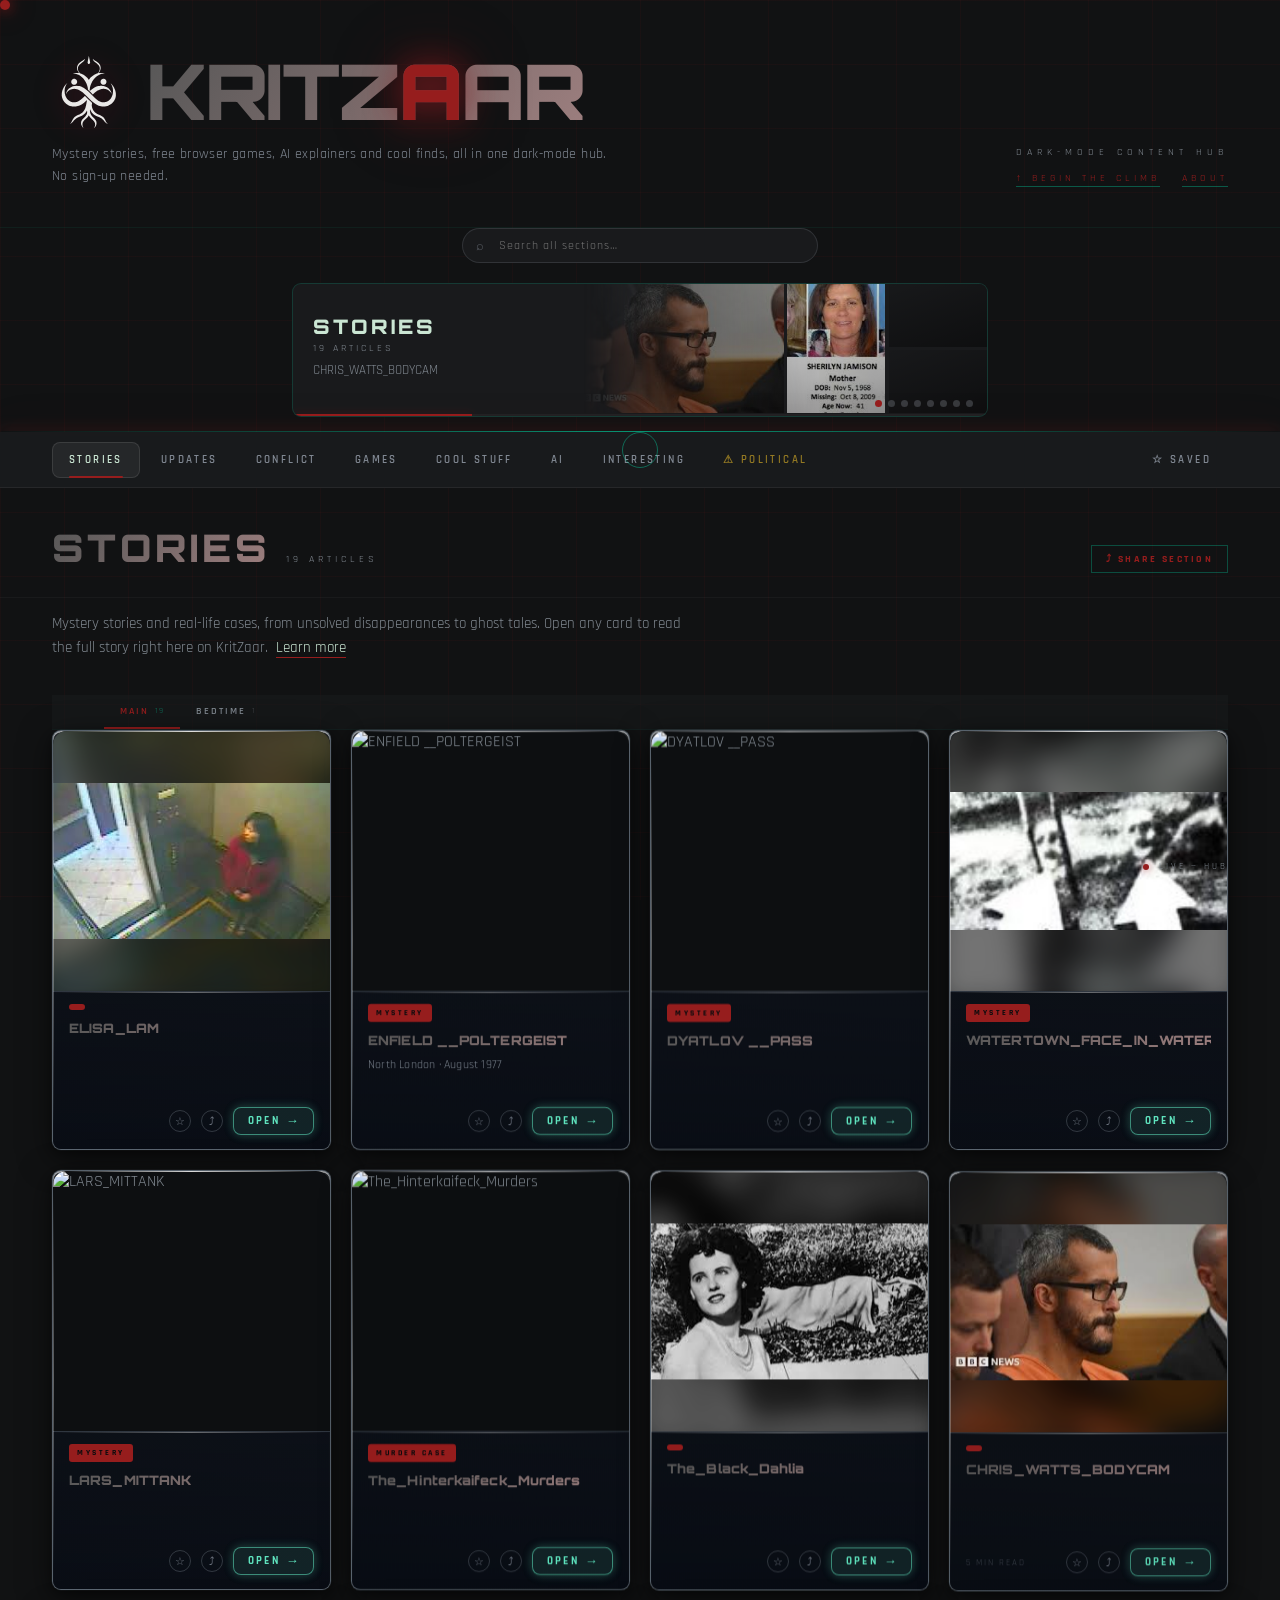
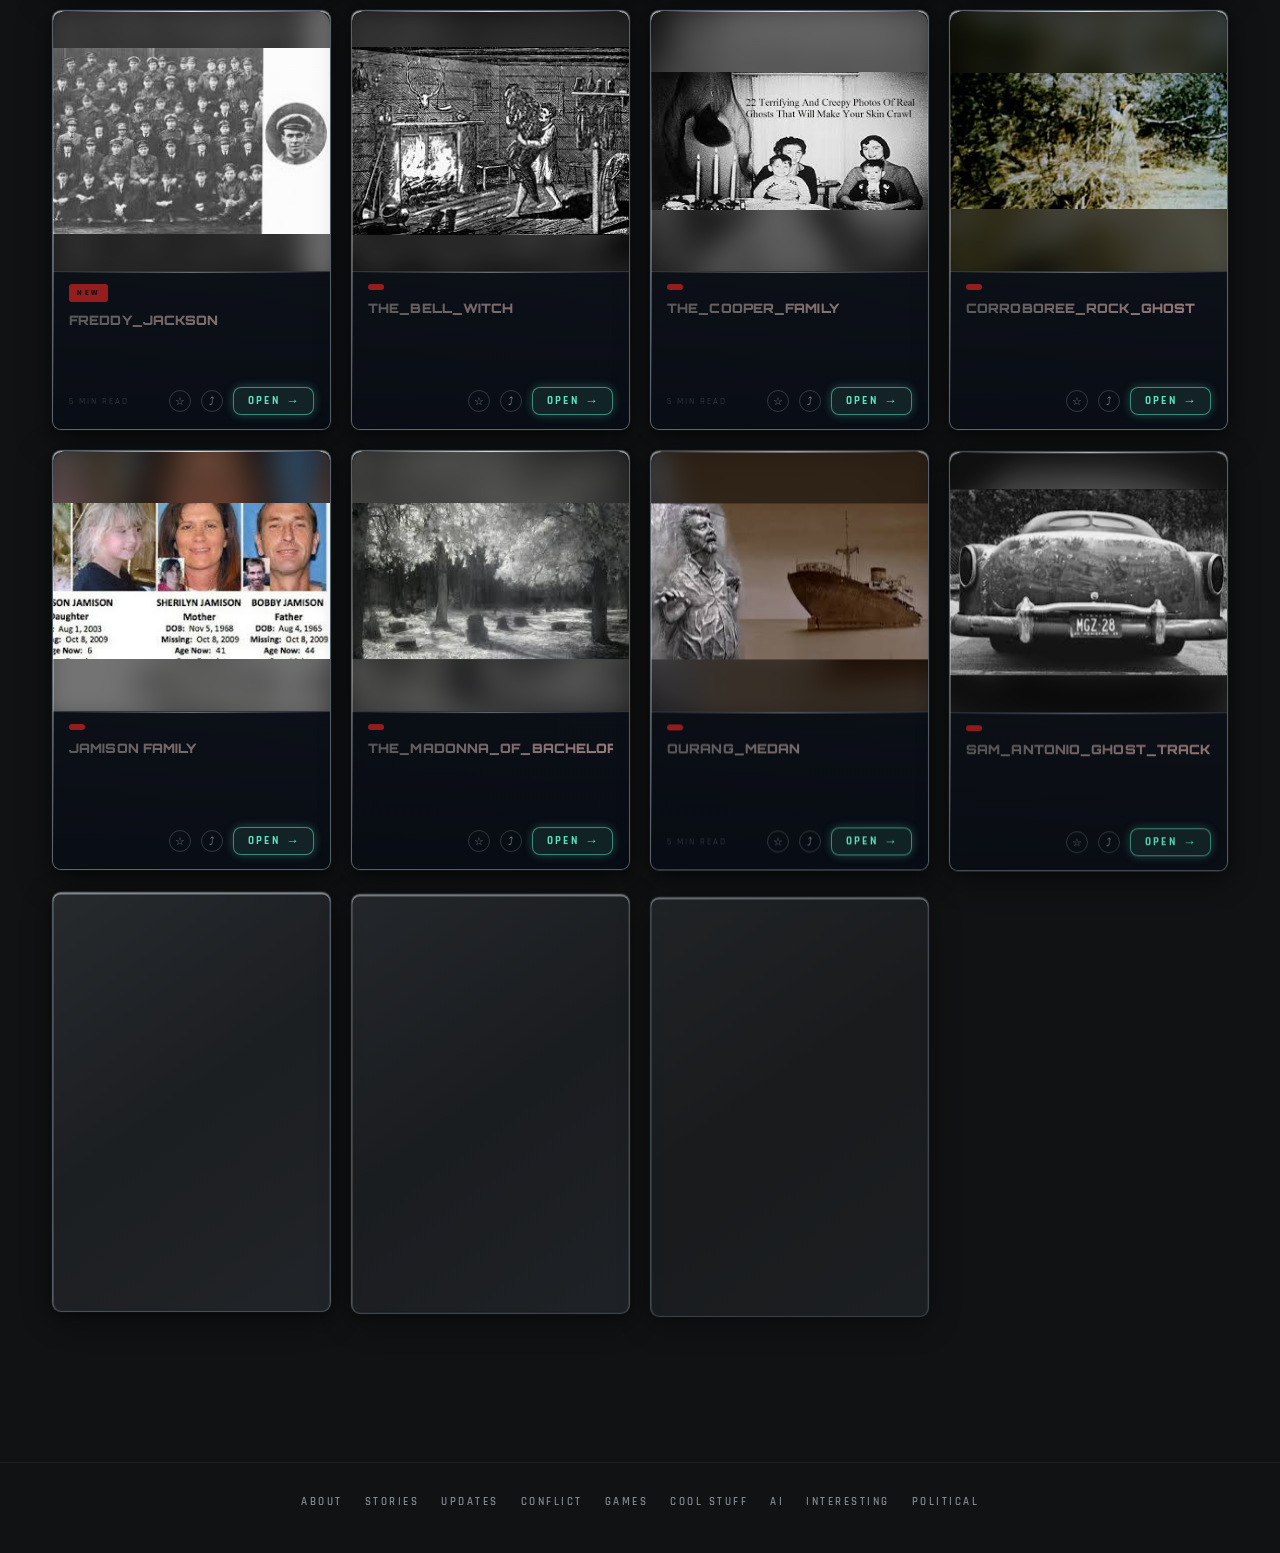
==== commit 957d10d5: "Add files via upload" ====
--- a/index.html
+++ b/index.html
@@ -268,7 +268,8 @@
     .kz-live.noint .kz-txt{overflow:hidden;}
     .kz-txt h4{margin:0 0 10px;font:900 15px/1.35 var(--kz-font-head,sans-serif);} .kz-txt p{margin:0 0 10px;color:var(--slate);}
     .kz-live-badge{position:absolute;left:8px;bottom:8px;z-index:3;padding:3px 8px;border-radius:20px;font:700 9px/1.4 var(--kz-font-body,sans-serif);letter-spacing:2px;color:#06110d;background:var(--mint);pointer-events:none;opacity:.9;}
-    .kz-tap{position:absolute;z-index:3;width:46px;height:46px;margin:-23px 0 0 -23px;border-radius:50%;border:2px solid var(--mint);background:rgba(255,255,255,.18);pointer-events:none;animation:kzTap .9s ease-out forwards;}
+    .kz-live-badge.kz-step{left:8px;top:8px;bottom:auto;background:rgba(0,0,0,.65);color:var(--mint);border:1px solid var(--mint);}
+    .kz-tap{display:flex;align-items:center;justify-content:center;font:800 15px/1 sans-serif;color:#06110d;position:absolute;z-index:3;width:46px;height:46px;margin:-23px 0 0 -23px;border-radius:50%;border:2px solid var(--mint);background:var(--mint);pointer-events:none;animation:kzTap .9s ease-out forwards;}
     @keyframes kzTap{from{transform:scale(.3);opacity:1}to{transform:scale(1.5);opacity:0}}
     .kzpv-shot.live{aspect-ratio:auto;height:min(60dvh,520px);}
     .kzpv-x{z-index:5;}
@@ -1976,8 +1977,13 @@
       const spec = kzLiveSpec(c, isGame); if (!spec) return null;
       const wrap = document.createElement('div'); wrap.className = 'kz-live' + (interactive ? '' : ' noint');
       box.insertBefore(wrap, box.firstChild);
-      const timers = [], H = { destroy() { timers.forEach(clearTimeout); timers.length = 0; cancelAnimationFrame(H.raf); clearInterval(H.iv); if (H.ro) H.ro.disconnect(); wrap.remove(); } };
-      const start = Math.max(0, +c.previewScroll || 0), end = Math.max(start, +c.previewScrollEnd || start), speed = Math.max(5, +c.previewSpeed || 40);
+      const timers = [], H = { destroy() { H.dead = true; timers.forEach(clearTimeout); timers.length = 0; cancelAnimationFrame(H.raf); clearInterval(H.iv); if (H.ro) H.ro.disconnect(); wrap.remove(); } };
+      const steps = (Array.isArray(c.previewSteps) ? c.previewSteps : []).map(q => !q ? null : q.type === 'tap' ? { type: 'tap', x: +q.x, y: +q.y, sy: (q.sy == null ? null : +q.sy), wait: q.wait } : q.type === 'stop' ? { type: 'stop', y: +q.y, wait: q.wait } : null)
+        .filter(q => q && (q.type === 'stop' ? isFinite(q.y) : isFinite(q.x) && isFinite(q.y)));
+      const useSteps = steps.length > 0;
+      const start = useSteps ? 0 : Math.max(0, +c.previewScroll || 0);
+      const end = useSteps ? Math.max.apply(null, [0].concat(steps.map(q => q.type === 'stop' ? q.y : (q.sy || 0)))) : Math.max(start, +c.previewScrollEnd || start);
+      const speed = Math.max(5, +c.previewSpeed || 40);
       const dev = KZ_DEV[c.previewDevice] || KZ_DEV.desktop, taps = kzParseTaps(c.previewTaps);
       let setOff, frame = null, userTook = false;
       if (spec.type === 'frame') {
@@ -2005,7 +2011,7 @@
         requestAnimationFrame(() => setOff(start));
       }
       // auto-scroll demo (start -> end -> back), stops as soon as the visitor touches the content
-      if (end > start) {
+      if (!useSteps && end > start) {
         let dir = 1, last = performance.now(), hold = 0, off = start;
         const stop = () => { userTook = true; cancelAnimationFrame(H.raf); };
         if (interactive) ['pointerdown', 'wheel', 'touchstart'].forEach(ev => wrap.addEventListener(ev, stop, { passive: true, once: true }));
@@ -2022,7 +2028,7 @@
         H.raf = requestAnimationFrame(tick);
       }
       // tap guides: a ripple at each admin-set point (also posted to the page as {kz:'preview-tap',x,y} for games that listen)
-      if (taps.length) {
+      if (!useSteps && taps.length) {
         const cycle = (Math.max.apply(null, taps.map(t => t.t)) + 2) * 1000;
         const run = () => taps.forEach(tp => timers.push(setTimeout(() => {
           const r = document.createElement('i'); r.className = 'kz-tap'; r.style.left = tp.x + '%'; r.style.top = tp.y + '%';
@@ -2030,6 +2036,39 @@
           try { frame && frame.contentWindow && frame.contentWindow.postMessage({ kz: 'preview-tap', x: tp.x, y: tp.y }, '*'); } catch (_) {}
         }, tp.t * 1000)));
         run(); H.iv = setInterval(run, cycle);
+      }
+      // Numbered steps recorded in the admin (scroll stops + taps), played in order and looped.
+      if (useSteps) {
+        const stepBadge = document.createElement('span'); stepBadge.className = 'kz-live-badge kz-step'; wrap.appendChild(stepBadge);
+        if (interactive) ['pointerdown', 'wheel', 'touchstart'].forEach(ev => wrap.addEventListener(ev, () => { userTook = true; stepBadge.remove(); }, { passive: true, once: true }));
+        const sleep = sec => new Promise(r => timers.push(setTimeout(r, sec * 1000)));
+        const animTo = y => new Promise(res => {
+          const from = H.off || 0, dur = Math.max(350, Math.abs(y - from) / 500 * 1000), t0 = performance.now();
+          const f = now => {
+            if (H.dead || userTook) return res();
+            const k = Math.min(1, (now - t0) / dur);
+            setOff(from + (y - from) * (k < .5 ? 2 * k * k : 1 - Math.pow(-2 * k + 2, 2) / 2));
+            if (k >= 1) res(); else H.raf = requestAnimationFrame(f);
+          };
+          H.raf = requestAnimationFrame(f);
+        });
+        (async () => {
+          while (!H.dead && !userTook) {
+            for (let i = 0; i < steps.length && !H.dead && !userTook; i++) {
+              const q = steps[i]; stepBadge.textContent = 'STEP ' + (i + 1) + ' / ' + steps.length;
+              if (q.type === 'stop') await animTo(q.y);
+              else {
+                if (q.sy != null) await animTo(q.sy);
+                if (H.dead || userTook) break;
+                const r = document.createElement('i'); r.className = 'kz-tap'; r.textContent = i + 1; r.style.left = q.x + '%'; r.style.top = q.y + '%';
+                wrap.appendChild(r); setTimeout(() => r.remove(), 950);
+                try { frame && frame.contentWindow && frame.contentWindow.postMessage({ kz: 'preview-tap', x: q.x, y: q.y, step: i + 1 }, '*'); } catch (_) {}
+              }
+              await sleep(q.wait != null && q.wait !== '' && isFinite(+q.wait) ? +q.wait : 1.2);
+            }
+            if (!H.dead && !userTook) { await sleep(1.2); await animTo(0); await sleep(0.6); }
+          }
+        })();
       }
       const badge = document.createElement('span'); badge.className = 'kz-live-badge';
       badge.textContent = interactive ? 'LIVE · scroll & tap' : 'LIVE'; wrap.appendChild(badge);
